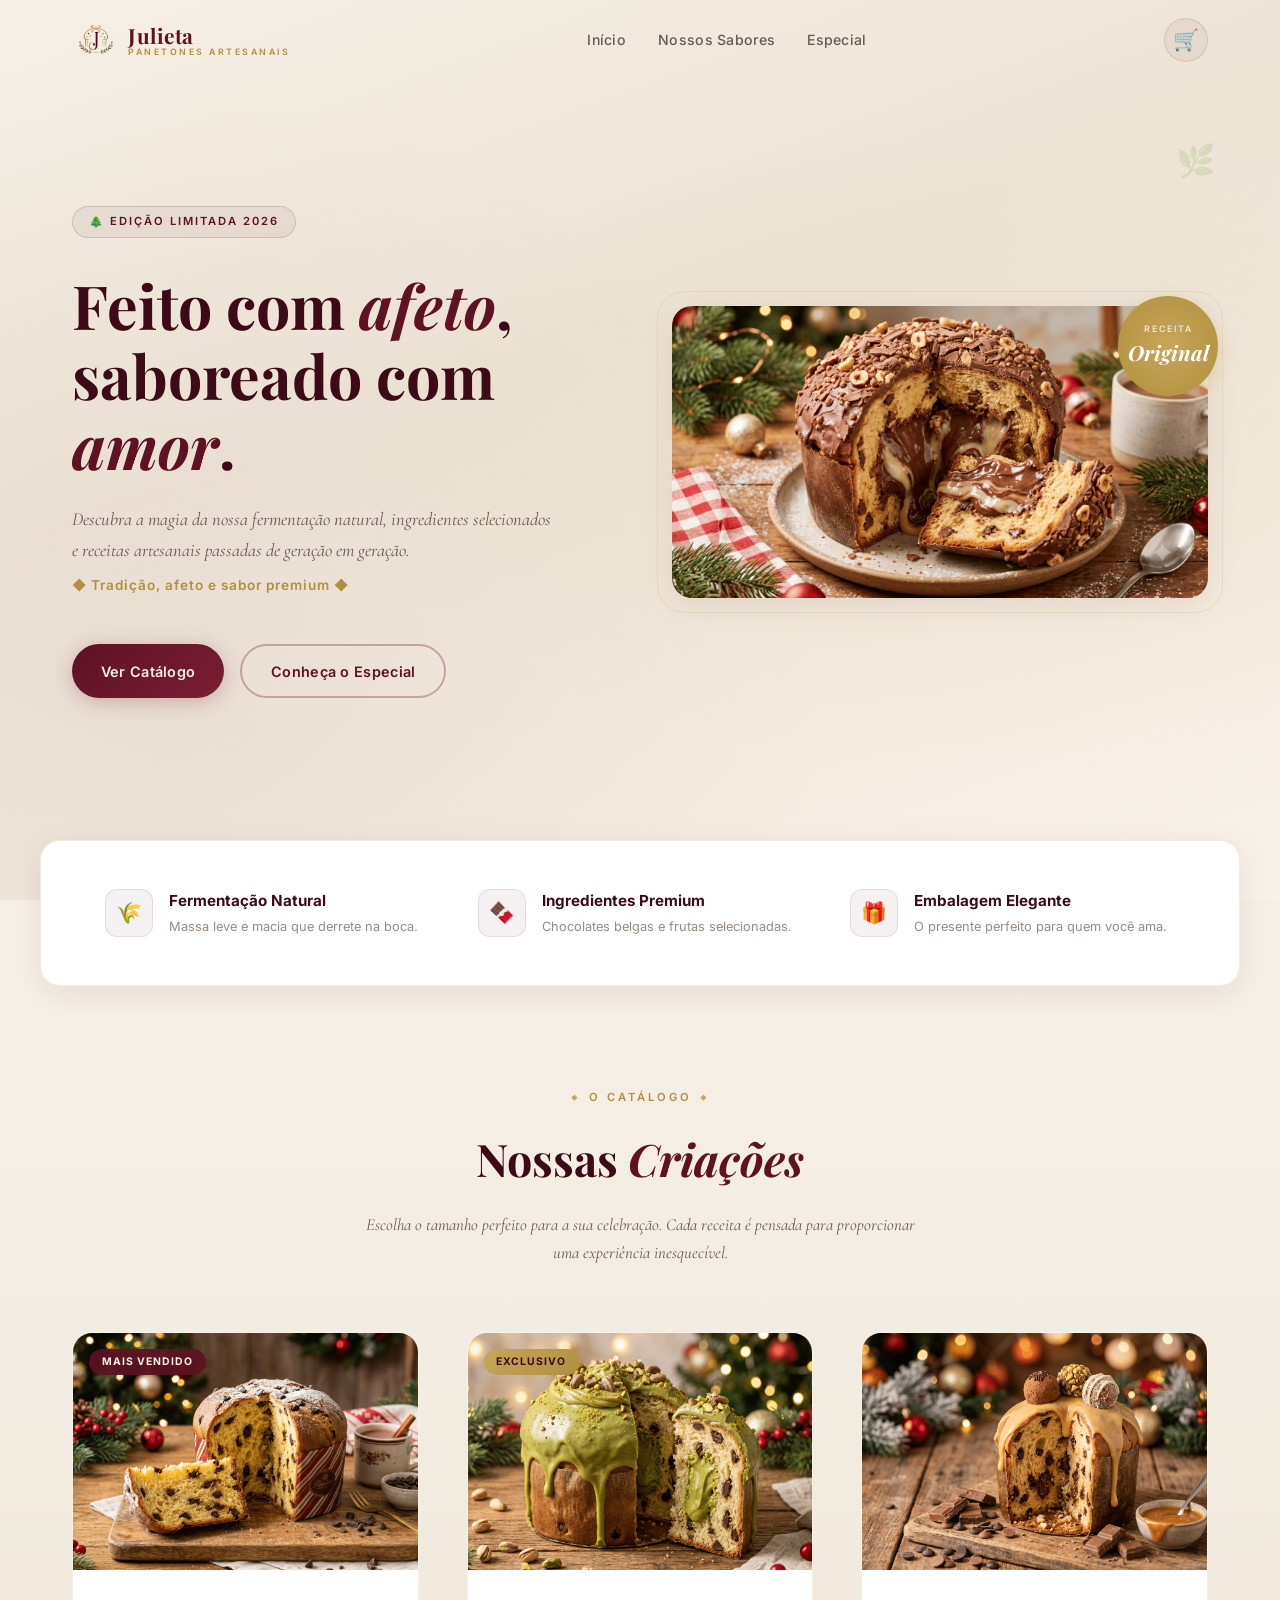
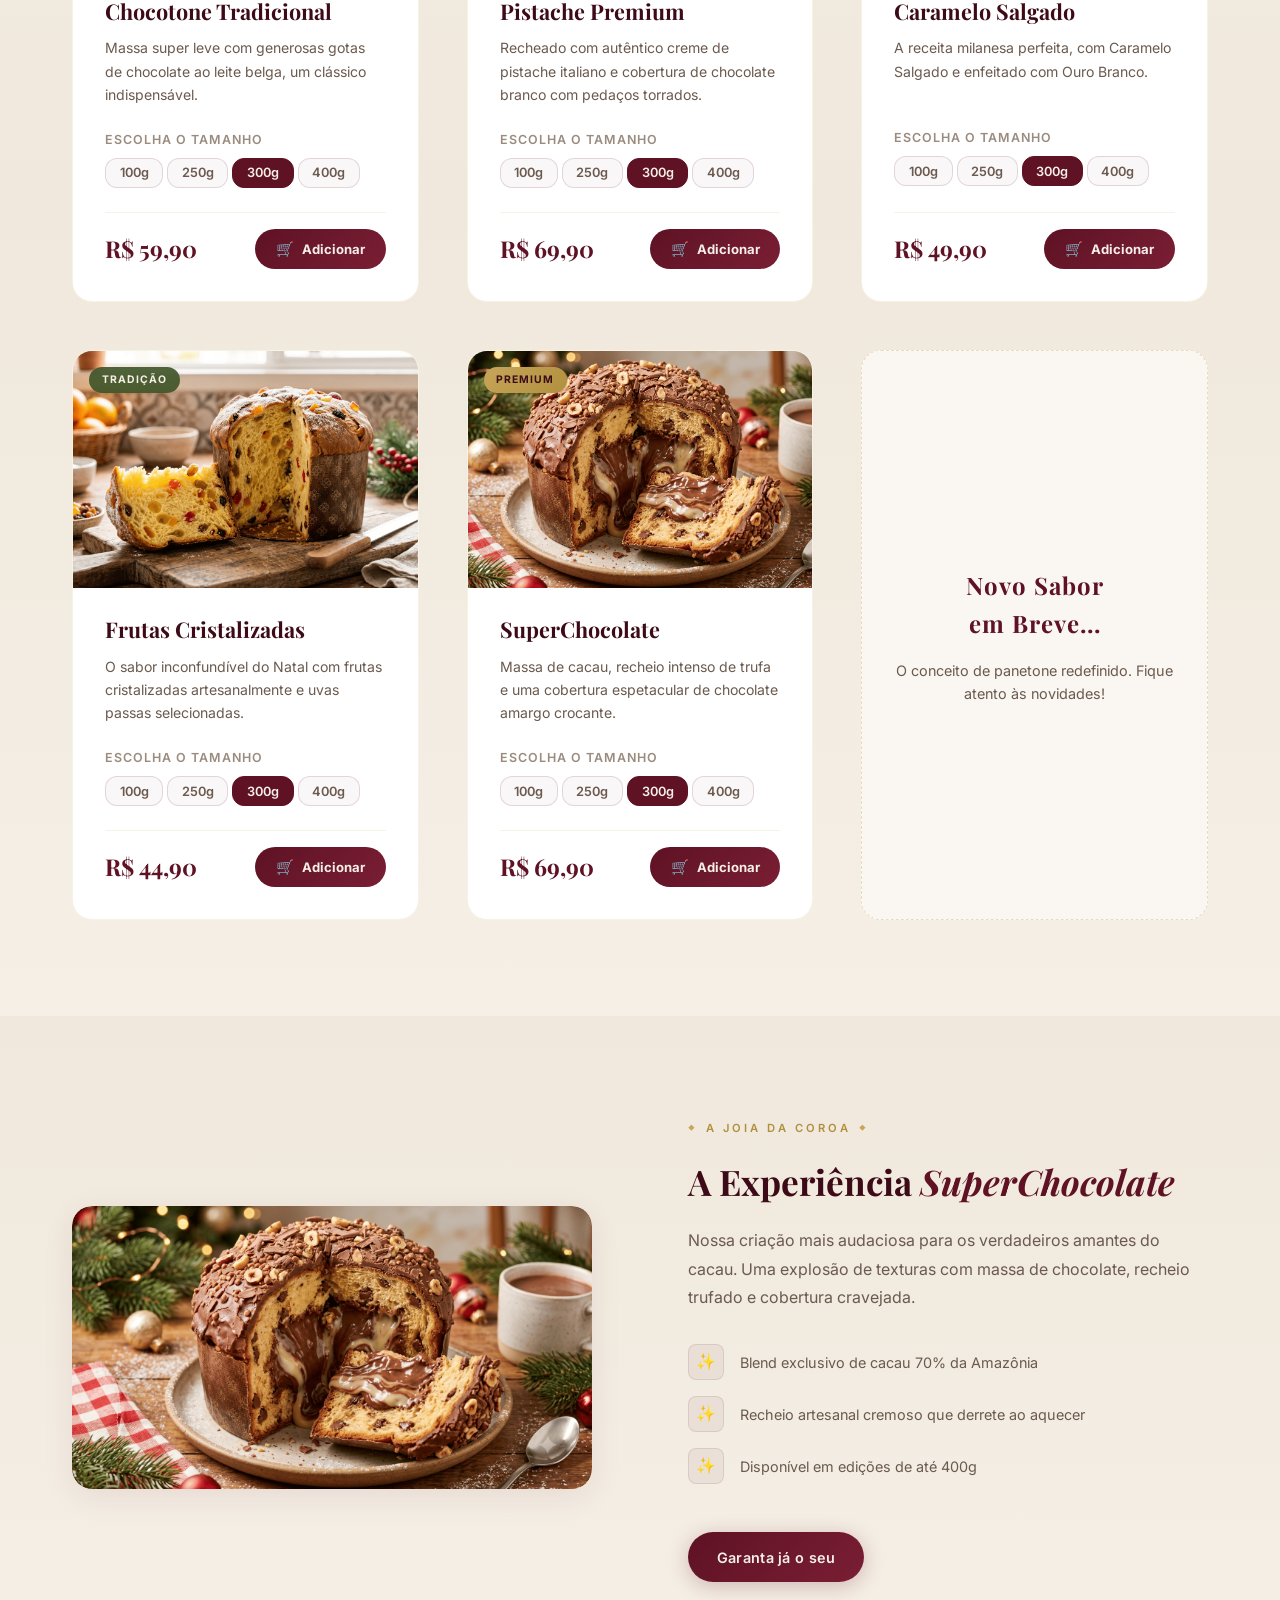
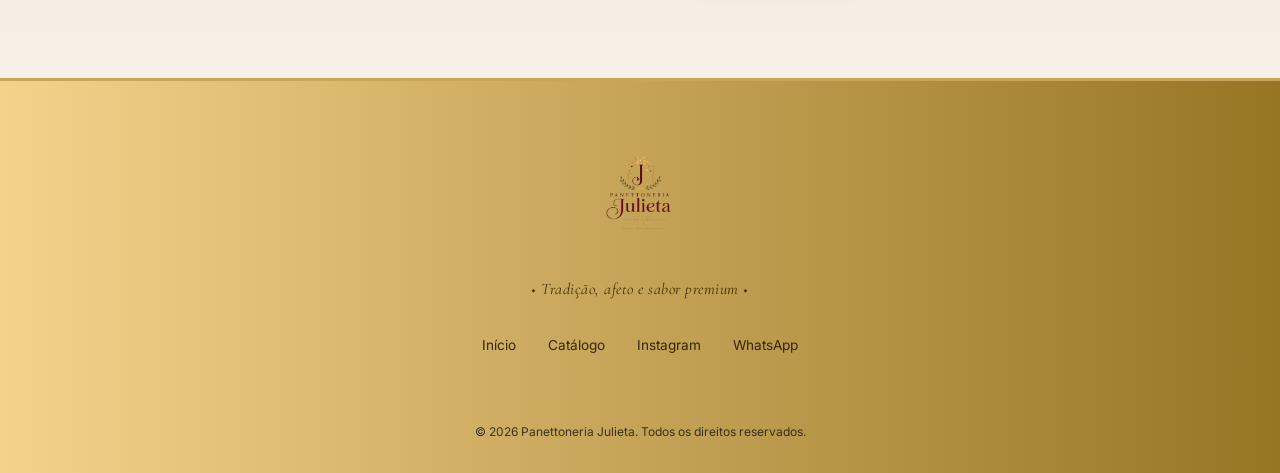
==== index.html @ d73e66ba "Add files via upload" ====
<!DOCTYPE html>
<html lang="pt-BR">

<head>
  <meta charset="UTF-8">
  <meta name="viewport" content="width=device-width, initial-scale=1.0">
  <meta name="description"
    content="Panettoneria Julieta — Panetones Artesanais com tradição, afeto e sabor premium. Encomende o seu!">
  <title>Panettoneria Julieta | Panetones Artesanais</title>
  <link rel="stylesheet" href="style.css">
  <link rel="icon" href="3.png" type="image/x-icon">
  <script>
    // Initialize cart from localStorage so badge shows correct count immediately
    const savedCart = localStorage.getItem('panettoneria_cart');
    let cart = savedCart ? JSON.parse(savedCart) : [];
  </script>
</head>

<body>

  <!-- Navbar -->
  <nav class="navbar" id="navbar">
    <div class="container">
      <a href="#" class="logo">
        <img src="3.png" alt="Panettoneria Julieta" class="logo-img">
        <div class="logo-text">
          <span class="logo-brand">Julieta</span>
          <span class="logo-sub">Panetones Artesanais</span>
        </div>
      </a>
      <div class="nav-links" id="nav-links">
        <a href="#inicio">Início</a>
        <a href="#sabores">Nossos Sabores</a>
        <a href="#destaque">Especial</a>
      </div>
      <div class="nav-actions">
        <a href="carrinho.html" class="cart-icon-btn" id="cart-toggle-btn" aria-label="Abrir Carrinho">
          🛒
          <span class="cart-badge" id="cart-badge" style="display: none;">0</span>
        </a>
        <button class="menu-toggle" id="menu-toggle" aria-label="Abrir Menu">
          <span></span>
          <span></span>
          <span></span>
        </button>
      </div>
    </div>
  </nav>

  <!-- Hero Section -->
  <header class="hero" id="inicio">
    <div class="container">
      <div class="hero-content">
        <div class="hero-badge">🎄 Edição Limitada 2026</div>
        <h1 class="hero-title">Feito com <strong>afeto</strong>, saboreado com <strong>amor</strong>.</h1>
        <p class="hero-subtitle">Descubra a magia da nossa fermentação natural, ingredientes selecionados e receitas
          artesanais passadas de geração em geração.</p>
        <p class="hero-tagline">◆ Tradição, afeto e sabor premium ◆</p>
        <div class="hero-actions">
          <a href="#sabores" class="btn-primary">Ver Catálogo</a>
          <a href="#destaque" class="btn-outline">Conheça o Especial</a>
        </div>
      </div>
      <div class="hero-image">
        <img src="img/SuperChocolate.png" alt="Panetone Artesanal Panettoneria Julieta">
        <div class="edition-badge">
          <span>Receita</span>
          <span>Original</span>
        </div>
      </div>
    </div>
  </header>

  <!-- Features Bar -->
  <section class="features-bar">
    <div class="container">
      <div class="feature-item">
        <div class="feature-icon">🌾</div>
        <div>
          <h3>Fermentação Natural</h3>
          <p>Massa leve e macia que derrete na boca.</p>
        </div>
      </div>
      <div class="feature-item">
        <div class="feature-icon">🍫</div>
        <div>
          <h3>Ingredientes Premium</h3>
          <p>Chocolates belgas e frutas selecionadas.</p>
        </div>
      </div>
      <div class="feature-item">
        <div class="feature-icon">🎁</div>
        <div>
          <h3>Embalagem Elegante</h3>
          <p>O presente perfeito para quem você ama.</p>
        </div>
      </div>
    </div>
  </section>

  <!-- Product Catalog -->
  <section class="section catalog" id="sabores">
    <div class="container">
      <div class="section-header animate-on-scroll">
        <span class="section-label">O Catálogo</span>
        <h2 class="section-title">Nossas <em>Criações</em></h2>
        <p class="section-subtitle">Escolha o tamanho perfeito para a sua celebração. Cada receita é pensada para
          proporcionar uma experiência inesquecível.</p>
      </div>

      <div class="catalog-grid" id="catalog-grid">
        <!-- Products will be generated by JS -->
      </div>
    </div>
  </section>

  <!-- Featured Product -->
  <section class="section featured" id="destaque">
    <div class="container">
      <div class="featured-content animate-on-scroll">
        <div class="featured-image" id="imgdest">
          <img src="img/SuperChocolate.png" alt="SuperChocolate Premium">
        </div>
        <div class="featured-text">
          <span class="section-label">A Joia da Coroa</span>
          <h3>A Experiência <em>SuperChocolate</em></h3>
          <p>Nossa criação mais audaciosa para os verdadeiros amantes do cacau. Uma explosão de texturas com massa de
            chocolate, recheio trufado e cobertura cravejada.</p>
          <div class="featured-highlights">
            <div class="highlight-item">
              <span class="icon">✨</span>
              <span>Blend exclusivo de cacau 70% da Amazônia</span>
            </div>
            <div class="highlight-item">
              <span class="icon">✨</span>
              <span>Recheio artesanal cremoso que derrete ao aquecer</span>
            </div>
            <div class="highlight-item">
              <span class="icon">✨</span>
              <span>Disponível em edições de até 400g</span>
            </div>
          </div>
          <a href="#sabores" class="btn-primary">Garanta já o seu</a>
        </div>
      </div>
    </div>
  </section>

  <!-- Footer -->
  <footer class="footer">
    <div class="container">
      <img src="logo1.png" alt="Panettoneria Julieta Logo" class="footer-logo-img">
      <p class="footer-tagline">◆ Tradição, afeto e sabor premium ◆</p>
      <div class="footer-links">
        <a href="#inicio">Início</a>
        <a href="#sabores">Catálogo</a>
        <a href="#">Instagram</a>
        <a href="#">WhatsApp</a>
      </div>
      <div class="footer-divider"></div>
      <div class="footer-bottom">
        &copy; 2026 Panettoneria Julieta. Todos os direitos reservados.
      </div>
    </div>
  </footer>

  <!-- Product Details Modal (Flyer) -->
  <div class="product-modal-overlay" id="product-modal-overlay">
    <div class="product-modal-content" id="product-modal-content" onclick="event.stopPropagation();">
      <button class="modal-close-btn" id="modal-close-btn" aria-label="Fechar Detalhes">×</button>
      
      <div class="modal-image-container">
        <img src="" alt="" id="modal-img">
      </div>
      
      <div class="modal-details">
        <div>
          <span class="modal-tag" id="modal-tag" style="display: none;"></span>
          <h3 class="modal-title" id="modal-title">Título</h3>
        </div>
        
        <div class="modal-section">
          <h4>A Nossa História</h4>
          <p id="modal-story">História do produto vai aqui.</p>
        </div>
        
        <div class="modal-section">
          <h4>Ingredientes Selecionados</h4>
          <ul class="modal-ingredients-list" id="modal-ingredients">
            <!-- Ingredientes listados via JS -->
          </ul>
        </div>
      </div>
    </div>
  </div>

  <!-- Toast Container -->
  <div class="toast-container" id="toast-container"></div>

  <script>
    // --- Product Data ---
    const productsData = [
      {
        id: 'p1',
        name: 'Chocotone Tradicional',
        image: 'img/Gotas.png',
        tag: 'Mais Vendido',
        tagClass: 'bestseller',
        description: 'Massa super leve com generosas gotas de chocolate ao leite belga, um clássico indispensável.',
        story: 'Nascido da vontade de recriar as memórias das antigas docerias europeias. Cada fornada leva mais de 48 horas de fermentação natural, garantindo aquela massa que desfia como algodão e derrete na boca com as generosas gotas de chocolate belga.',
        ingredients: ['Massa madre de fermentação longa', 'Gotas de chocolate belga 54%', 'Manteiga artesanal extra-fina', 'Gemas caipiras frescas', 'Extrato natural de baunilha de Madagascar'],
        prices: {
          '100g': 24.90, '250g': 49.90, '300g': 59.90, '400g': 74.90
        }
      },
      {
        id: 'p2',
        name: 'Pistache Premium',
        image: 'img/Pistache.png',
        tag: 'Exclusivo',
        tagClass: 'premium',
        description: 'Recheado com autêntico creme de pistache italiano e cobertura de chocolate branco com pedaços torrados.',
        story: 'O auge da sofisticação da Panettoneria Julieta. Uma homenagem à tradição da região da Sicília, na Itália, onde os melhores pistaches do mundo são colhidos. Criamos um recheio extremamente aveludado e equilibrado, que contrasta perfeitamente com a crocância da nossa cobertura exclusiva.',
        ingredients: ['Creme artesanal de Pistache di Bronte DOP', 'Cobertura de chocolate branco belga', 'Pistaches torrados da Sicília', 'Farinha de trigo tipo 00 italiana', 'Manteiga de fermentação lenta'],
        prices: {
          '100g': 29.90, '250g': 59.90, '300g': 69.90, '400g': 89.90
        }
      },
      {
        id: 'p3',
        name: 'Caramelo Salgado',
        image: 'img/Caramelo.png',
        tag: '',
        tagClass: '',
        description: 'A receita milanesa perfeita, com Caramelo Salgado e enfeitado com Ouro Branco.',
        story: 'A combinação ousada que conquistou corações. Uma verdadeira dança entre o doce e o salgado. Preparamos o nosso caramelo lentamente em tachos de cobre e finalizamos com delicadas escamas de sal marinho, proporcionando explosões de sabor a cada mordida.',
        ingredients: ['Caramelo artesanal em tacho de cobre', 'Flocos de Sal Marinho (Flor de Sal)', 'Chocolate Ouro Branco', 'Manteiga de cacau 100% pura', 'Essência de caramelo tostado'],
        prices: {
          '100g': 19.90, '250g': 39.90, '300g': 49.90, '400g': 64.90
        }
      },
      {
        id: 'p4',
        name: 'Frutas Cristalizadas',
        image: 'img/Frutas.png',
        tag: 'Tradição',
        tagClass: 'new',
        description: 'O sabor inconfundível do Natal com frutas cristalizadas artesanalmente e uvas passas selecionadas.',
        story: 'Um tributo às nossas raízes e à verdadeira essência do Natal. Não usamos frutas industriais; nós mesmos cristalizamos lentamente laranjas e cidras em nossa cozinha, preservando os óleos essenciais que perfumam toda a casa ao abrir a embalagem.',
        ingredients: ['Cascas de laranja e cidra cristalizadas na casa', 'Uvas passas turcas umedecidas em rum', 'Açúcar cristal orgânico', 'Gemas caipiras selecionadas', 'Raspas de limão siciliano fresco'],
        prices: {
          '100g': 18.90, '250g': 34.90, '300g': 44.90, '400g': 59.90
        }
      },
      {
        id: 'p5',
        name: 'SuperChocolate',
        image: 'img/SuperChocolate.png',
        tag: 'Premium',
        tagClass: 'premium',
        description: 'Massa de cacau, recheio intenso de trufa e uma cobertura espetacular de chocolate amargo crocante.',
        story: 'Nossa "Joia da Coroa". Desenvolvido para os verdadeiros aficionados por chocolate. Substituímos parte da farinha por cacau 100% alcalino na massa, recheamos com trufa intensa e banhamos com chocolate amargo, garantindo que seja uma experiência sensorial indescritível.',
        ingredients: ['Blend exclusivo de cacau 70% amazônico', 'Recheio trufado meio amargo', 'Massa de fermentação natural de cacau', 'Nibs de cacau crocantes', 'Manteiga de fermentação europeia'],
        prices: {
          '100g': 29.90, '250g': 59.90, '300g': 69.90, '400g': 84.90
        }
      }
    ];

    // --- Format Currency ---
    const formatCurrency = (val) => {
      return val.toLocaleString('pt-BR', { style: 'currency', currency: 'BRL' });
    };

    // --- Render Products ---
    const renderCatalog = () => {
      const grid = document.getElementById('catalog-grid');
      let html = '';

      productsData.forEach((product) => {
        const weights = Object.keys(product.prices);
        const defaultWeight = weights.includes('300g') ? '300g' : weights[0];
        const defaultPrice = product.prices[defaultWeight];

        let weightButtonsHtml = '';
        weights.forEach(w => {
          const activeClass = w === defaultWeight ? 'active' : '';
          weightButtonsHtml += `<button class="weight-btn ${activeClass}" data-weight="${w}" onclick="selectWeight('${product.id}', this, ${product.prices[w]})">${w}</button>`;
        });

        html += `
          <div class="product-card animate-on-scroll" id="card-${product.id}">
            <div class="product-image-wrapper" onclick="openProductFlyer('${product.id}')" style="cursor: pointer;" title="Clique para ver a história e os ingredientes">
              <img src="${product.image}" alt="${product.name}">
              ${product.tag ? `<span class="product-tag ${product.tagClass}">${product.tag}</span>` : ''}
            </div>
            <div class="product-info">
              <h3 class="product-name">${product.name}</h3>
              <p class="product-description">${product.description}</p>
              
              <div class="weight-selector-container">
                <span class="weight-selector-label">Escolha o Tamanho</span>
                <div class="weight-options">
                  ${weightButtonsHtml}
                </div>
              </div>

              <div class="product-footer">
                <div class="product-price">
                  <span id="price-display-${product.id}">${formatCurrency(defaultPrice)}</span>
                </div>
                <button class="btn-add" onclick="addToCart('${product.id}')">Adicionar</button>
              </div>
            </div>
          </div>
        `;
      });

      html += `
        <div class="product-card teaser-card animate-on-scroll">
          <div class="teaser-card-overlay">
            <h3>Novo Sabor<br>em Breve...</h3>
            <p>O conceito de panetone redefinido. Fique atento às novidades!</p>
          </div>
        </div>
      `;
      grid.innerHTML = html;
    };

    // --- Product Interactions ---
    window.selectWeight = (productId, btnElement, price) => {
      const container = btnElement.closest('.weight-options');
      container.querySelectorAll('.weight-btn').forEach(b => b.classList.remove('active'));
      btnElement.classList.add('active');

      const priceDisplay = document.getElementById(`price-display-${productId}`);
      priceDisplay.style.opacity = '0';
      setTimeout(() => {
        priceDisplay.textContent = formatCurrency(price);
        priceDisplay.style.opacity = '1';
      }, 150);
    };

    window.addToCart = (productId) => {
      const product = productsData.find(p => p.id === productId);
      const card = document.getElementById(`card-${productId}`);
      const activeWeightBtn = card.querySelector('.weight-btn.active');
      const selectedWeight = activeWeightBtn.dataset.weight;
      const price = product.prices[selectedWeight];

      const existingItemIndex = cart.findIndex(item => item.productId === productId && item.weight === selectedWeight);

      if (existingItemIndex > -1) {
        cart[existingItemIndex].quantity += 1;
      } else {
        cart.push({
          productId: product.id,
          name: product.name,
          image: product.image,
          weight: selectedWeight,
          price: price,
          quantity: 1
        });
      }

      // Save to localStorage
      localStorage.setItem('panettoneria_cart', JSON.stringify(cart));

      updateCartBadge();
      showToast(`${product.name} (${selectedWeight}) adicionado!`);

      const badge = document.getElementById('cart-badge');
      badge.classList.remove('pop');
      void badge.offsetWidth;
      badge.classList.add('pop');
    };

    // --- Product Modal Logic ---
    const productModalOverlay = document.getElementById('product-modal-overlay');
    const modalCloseBtn = document.getElementById('modal-close-btn');

    window.openProductFlyer = (productId) => {
      const product = productsData.find(p => p.id === productId);
      if (!product) return;

      document.getElementById('modal-img').src = product.image;
      document.getElementById('modal-img').alt = product.name;
      document.getElementById('modal-title').textContent = product.name;
      document.getElementById('modal-story').textContent = product.story;
      
      const tagEl = document.getElementById('modal-tag');
      if (product.tag) {
        tagEl.textContent = product.tag;
        tagEl.className = 'modal-tag ' + product.tagClass;
        tagEl.style.display = 'inline-block';
      } else {
        tagEl.style.display = 'none';
      }

      const ingredientsHtml = product.ingredients.map(ing => `<li>${ing}</li>`).join('');
      document.getElementById('modal-ingredients').innerHTML = ingredientsHtml;

      productModalOverlay.classList.add('open');
      document.body.style.overflow = 'hidden';
    };

    const closeProductFlyer = () => {
      productModalOverlay.classList.remove('open');
      document.body.style.overflow = '';
    };

    if (modalCloseBtn && productModalOverlay) {
      modalCloseBtn.addEventListener('click', closeProductFlyer);
      productModalOverlay.addEventListener('click', closeProductFlyer);
    }
    
    document.addEventListener('keydown', (e) => {
      if (e.key === 'Escape' && productModalOverlay && productModalOverlay.classList.contains('open')) {
        closeProductFlyer();
      }
    });

    // --- Cart Badge Update ---
    const updateCartBadge = () => {
      const badge = document.getElementById('cart-badge');
      const totalItems = cart.reduce((sum, item) => sum + item.quantity, 0);

      if (totalItems > 0) {
        badge.textContent = totalItems;
        badge.style.display = 'flex';
      } else {
        badge.style.display = 'none';
      }
    };

    // --- Toast Notification ---
    const showToast = (message) => {
      const container = document.getElementById('toast-container');
      const toast = document.createElement('div');
      toast.className = 'toast';
      toast.innerHTML = `<span class="toast-icon">✨</span> ${message}`;

      container.appendChild(toast);

      setTimeout(() => {
        if (container.contains(toast)) {
          container.removeChild(toast);
        }
      }, 3500);
    };

    // --- Mobile Menu ---
    const menuToggle = document.getElementById('menu-toggle');
    const navLinks = document.getElementById('nav-links');

    menuToggle.addEventListener('click', () => {
      navLinks.classList.toggle('active');
      menuToggle.classList.toggle('active');
    });

    navLinks.querySelectorAll('a').forEach(link => {
      link.addEventListener('click', () => {
        navLinks.classList.remove('active');
        menuToggle.classList.remove('active');
      });
    });

    // --- Scroll Animations & Navbar ---
    const handleScroll = () => {
      const navbar = document.getElementById('navbar');
      if (window.scrollY > 50) {
        navbar.classList.add('scrolled');
      } else {
        navbar.classList.remove('scrolled');
      }

      const animatedElements = document.querySelectorAll('.animate-on-scroll');
      animatedElements.forEach(el => {
        const rect = el.getBoundingClientRect();
        if (rect.top <= window.innerHeight * 0.85) {
          el.classList.add('visible');
        }
      });
    };

    window.addEventListener('scroll', handleScroll);

    // --- Init ---
    renderCatalog();
    updateCartBadge();
    setTimeout(handleScroll, 100);

  </script>
</body>

</html>
---- style.css ----
/* ========================================
   PANETTONERIA JULIETA — Design System
   Paleta: Bordô Profundo · Dourado Champagne · Creme Quente · Verde Oliva Escuro
   ======================================== */

/* ---------- Google Fonts ---------- */
@import url('https://fonts.googleapis.com/css2?family=Playfair+Display:ital,wght@0,400;0,500;0,600;0,700;0,800;1,400;1,500;1,600&family=Cormorant+Garamond:ital,wght@0,400;0,500;0,600;0,700;1,400;1,500;1,600&family=Inter:wght@300;400;500;600;700&display=swap');

/* ---------- Checkout Page Styles ---------- */
.checkout-page {
  background-color: var(--color-bg-section);
}

.checkout-grid {
  display: grid;
  grid-template-columns: 1fr 1fr;
  gap: var(--space-2xl);
  margin-top: var(--space-xl);
  margin-bottom: var(--space-4xl);
}

.checkout-card {
  background: var(--color-white);
  border: 1px solid rgba(200, 165, 90, 0.2);
  border-radius: var(--radius-lg);
  padding: var(--space-2xl);
  box-shadow: var(--shadow-card);
}

.checkout-card-title {
  font-family: var(--font-display);
  font-size: 1.5rem;
  color: var(--color-bordo-dark);
  margin-bottom: var(--space-sm);
  border-bottom: 2px solid rgba(200, 165, 90, 0.15);
  padding-bottom: var(--space-sm);
}

/* Formulário */
.form-group {
  margin-bottom: var(--space-lg);
}

.form-group label {
  display: block;
  font-size: 0.85rem;
  font-weight: 600;
  color: var(--color-text-secondary);
  margin-bottom: 6px;
}

.form-group .required {
  color: var(--color-bordo);
}

.form-group input {
  width: 100%;
  padding: 12px 16px;
  border: 1px solid rgba(200, 165, 90, 0.3);
  border-radius: var(--radius-md);
  font-family: var(--font-body);
  font-size: 0.95rem;
  color: var(--color-text-primary);
  background: rgba(245, 239, 230, 0.3);
  transition: var(--transition-fast);
}

.form-group input:focus {
  outline: none;
  border-color: var(--color-bordo);
  box-shadow: 0 0 0 3px rgba(94, 18, 36, 0.1);
}

@media (max-width: 900px) {
  .checkout-grid {
    grid-template-columns: 1fr;
  }
}

/* ---------- CSS Custom Properties ---------- */
:root {
  /* Brand Palette */
  --color-bordo: #5e1224;
  --color-bordo-dark: #3d0b17;
  --color-bordo-dark-footer: linear-gradient(90deg, #f3d28c, #967523);
  --color-bordo-light: #7a1e34;
  --color-gold: #c8a55a;
  --color-gold-light: #443000;
  --color-cream-dark-footer: #382700;
  --color-gold-bright: #e0c88a;
  --color-gold-dark: #b0903e;
  --color-cream: #f5efe6;
  --color-cream-warm: #ede4d6;
  --color-cream-dark: #000000;
  --color-olive: #3d5428;
  --color-olive-light: #4a6630;
  --color-olive-muted: rgba(61, 84, 40, 0.7);

  /* Semantic Colors */
  --color-bg-main: var(--color-cream);
  --color-bg-section: #f0e8dc;
  --color-bg-card: #ffffff;
  --color-bg-dark: var(--color-bordo-dark);
  --color-text-primary: #2c1a10;
  --color-text-secondary: #6b5a4e;
  --color-text-muted: #9a8b7e;
  --color-text-on-dark: var(--color-cream);
  --color-white: #ffffff;
  --color-overlay: rgba(62, 18, 36, 0.88);

  /* Typography */
  --font-display: 'Playfair Display', 'Cormorant Garamond', Georgia, serif;
  --font-serif: 'Cormorant Garamond', 'Playfair Display', Georgia, serif;
  --font-body: 'Inter', system-ui, sans-serif;

  /* Spacing */
  --space-xs: 0.25rem;
  --space-sm: 0.5rem;
  --space-md: 1rem;
  --space-lg: 1.5rem;
  --space-xl: 2rem;
  --space-2xl: 3rem;
  --space-3xl: 4rem;
  --space-4xl: 6rem;

  /* Borders & Radius */
  --radius-sm: 8px;
  --radius-md: 12px;
  --radius-lg: 20px;
  --radius-xl: 28px;
  --radius-full: 9999px;

  /* Shadows */
  --shadow-soft: 0 4px 20px rgba(94, 18, 36, 0.06);
  --shadow-card: 0 8px 32px rgba(94, 18, 36, 0.08);
  --shadow-card-hover: 0 16px 48px rgba(94, 18, 36, 0.12);
  --shadow-glow-gold: 0 0 40px rgba(200, 165, 90, 0.15);

  /* Transitions */
  --transition-fast: 0.2s cubic-bezier(0.4, 0, 0.2, 1);
  --transition-base: 0.35s cubic-bezier(0.4, 0, 0.2, 1);
  --transition-slow: 0.6s cubic-bezier(0.4, 0, 0.2, 1);
}

/* ---------- Reset & Base ---------- */
*,
*::before,
*::after {
  margin: 0;
  padding: 0;
  box-sizing: border-box;
}

html {
  scroll-behavior: smooth;
  font-size: 16px;
}

body {
  font-family: var(--font-body);
  background-color: var(--color-bg-main);
  color: var(--color-text-primary);
  line-height: 1.6;
  overflow-x: hidden;
  -webkit-font-smoothing: antialiased;
  -moz-osx-font-smoothing: grayscale;
}

body.cart-open {
  overflow: hidden;
}

img {
  max-width: 100%;
  display: block;
}

a {
  text-decoration: none;
  color: inherit;
}

button,
select {
  font-family: inherit;
  font-size: inherit;
  color: inherit;
  background: none;
  border: none;
  cursor: pointer;
}

/* ---------- Utility ---------- */
.container {
  width: 100%;
  max-width: 1200px;
  margin: 0 auto;
  padding: 0 var(--space-xl);
}

/* ---------- Animations ---------- */
@keyframes fadeInUp {
  from {
    opacity: 0;
    transform: translateY(40px);
  }

  to {
    opacity: 1;
    transform: translateY(0);
  }
}

@keyframes fadeIn {
  from {
    opacity: 0;
  }

  to {
    opacity: 1;
  }
}

@keyframes float {

  0%,
  100% {
    transform: translateY(0);
  }

  50% {
    transform: translateY(-8px);
  }
}

@keyframes popIn {
  0% {
    transform: scale(0.9);
    opacity: 0;
  }

  50% {
    transform: scale(1.05);
    opacity: 1;
  }

  100% {
    transform: scale(1);
    opacity: 1;
  }
}

@keyframes leafSway {

  0%,
  100% {
    transform: rotate(-2deg);
  }

  50% {
    transform: rotate(2deg);
  }
}

.animate-on-scroll {
  opacity: 0;
  transform: translateY(40px);
  transition: opacity 0.8s ease, transform 0.8s ease;
}

.animate-on-scroll.visible {
  opacity: 1;
  transform: translateY(0);
}

/* ---------- Navbar ---------- */
.navbar {
  position: fixed;
  top: 0;
  left: 0;
  width: 100%;
  z-index: 1000;
  padding: var(--space-md) 0;
  transition: var(--transition-base);
  background: transparent;
}

.navbar.scrolled {
  background: rgba(245, 239, 230, 0.95);
  backdrop-filter: blur(16px);
  -webkit-backdrop-filter: blur(16px);
  box-shadow: 0 2px 20px rgba(94, 18, 36, 0.08);
  padding: var(--space-sm) 0;
}

.navbar .container {
  display: flex;
  align-items: center;
  justify-content: space-between;
}

.logo {
  display: flex;
  align-items: center;
  gap: var(--space-sm);
}

.logo-img {
  height: 48px;
  width: auto;
  transition: var(--transition-fast);
}

.navbar.scrolled .logo-img {
  height: 40px;
}

.logo-text {
  display: flex;
  flex-direction: column;
  line-height: 1.1;
}

.logo-brand {
  font-family: var(--font-display);
  font-size: 1.3rem;
  font-weight: 700;
  color: var(--color-bordo);
  letter-spacing: 0.5px;
}

.logo-sub {
  font-family: var(--font-body);
  font-size: 0.55rem;
  font-weight: 600;
  letter-spacing: 2.5px;
  text-transform: uppercase;
  color: var(--color-gold-dark);
}

.nav-links {
  display: flex;
  align-items: center;
  gap: var(--space-xl);
}

.nav-links a {
  font-size: 0.88rem;
  font-weight: 500;
  color: var(--color-text-secondary);
  transition: var(--transition-fast);
  position: relative;
  letter-spacing: 0.3px;
}

.nav-links a::after {
  content: '';
  position: absolute;
  bottom: -4px;
  left: 0;
  width: 0;
  height: 2px;
  background: var(--color-bordo);
  transition: var(--transition-base);
  border-radius: 2px;
}

.nav-links a:hover {
  color: var(--color-bordo);
}

.nav-links a:hover::after {
  width: 100%;
}

/* Nav Actions */
.nav-actions {
  display: flex;
  align-items: center;
  gap: var(--space-md);
}

.cart-icon-btn {
  position: relative;
  font-size: 1.3rem;
  color: var(--color-bordo);
  padding: 0.5rem;
  transition: var(--transition-fast);
  display: flex;
  align-items: center;
  justify-content: center;
  background: rgba(94, 18, 36, 0.06);
  border: 1px solid rgba(94, 18, 36, 0.12);
  border-radius: 50%;
  width: 44px;
  height: 44px;
}

.cart-icon-btn:hover {
  background: rgba(94, 18, 36, 0.12);
  transform: translateY(-2px);
  box-shadow: 0 4px 12px rgba(94, 18, 36, 0.1);
}

.cart-badge {
  position: absolute;
  top: -4px;
  right: -4px;
  background: var(--color-bordo);
  color: var(--color-white);
  font-size: 0.75rem;
  font-weight: 700;
  width: 20px;
  height: 20px;
  border-radius: 50%;
  display: flex;
  align-items: center;
  justify-content: center;
  box-shadow: 0 2px 8px rgba(0, 0, 0, 0.2);
  transition: transform 0.3s cubic-bezier(0.175, 0.885, 0.32, 1.275);
}

.cart-badge.pop {
  animation: popIn 0.3s cubic-bezier(0.175, 0.885, 0.32, 1.275);
}

/* Mobile Menu Toggle */
.menu-toggle {
  display: none;
  flex-direction: column;
  gap: 5px;
  background: none;
  border: none;
  cursor: pointer;
  padding: 5px;
}

.menu-toggle span {
  width: 24px;
  height: 2px;
  background: var(--color-bordo);
  border-radius: 2px;
  transition: var(--transition-fast);
}

/* ---------- Hero Section ---------- */
.hero {
  position: relative;
  min-height: 100vh;
  display: flex;
  align-items: center;
  overflow: visible;
  padding-bottom: var(--space-4xl);
  background: linear-gradient(160deg, var(--color-cream) 0%, var(--color-cream-warm) 40%, #f8f1e8 100%);
}

.hero::before {
  content: '';
  position: absolute;
  inset: 0;
  background:
    radial-gradient(ellipse 70% 50% at 75% 50%, rgba(200, 165, 90, 0.08) 0%, transparent 70%),
    radial-gradient(circle at 15% 80%, rgba(94, 18, 36, 0.04) 0%, transparent 50%);
  pointer-events: none;
}

/* Decorative leaf pattern */
.hero::after {
  content: '🌿';
  position: absolute;
  top: 15%;
  right: 5%;
  font-size: 2rem;
  opacity: 0.15;
  animation: leafSway 6s ease-in-out infinite;
  pointer-events: none;
}

.hero .container {
  display: grid;
  grid-template-columns: 1fr 1fr;
  align-items: center;
  gap: var(--space-3xl);
  padding-top: 100px;
  position: relative;
  z-index: 2;
}

.hero-content {
  animation: fadeInUp 1s ease-out;
}

.hero-badge {
  display: inline-flex;
  align-items: center;
  gap: var(--space-sm);
  background: rgba(94, 18, 36, 0.06);
  border: 1px solid rgba(94, 18, 36, 0.15);
  padding: 0.4rem 1rem;
  border-radius: var(--radius-full);
  font-size: 0.7rem;
  font-weight: 600;
  letter-spacing: 2px;
  text-transform: uppercase;
  color: var(--color-bordo);
  margin-bottom: var(--space-xl);
}

.hero-title {
  font-family: var(--font-display);
  font-size: clamp(2.5rem, 5vw, 3.8rem);
  font-weight: 700;
  line-height: 1.15;
  color: var(--color-bordo-dark);
  margin-bottom: var(--space-lg);
}

.hero-title strong {
  color: var(--color-bordo);
  font-style: italic;
}

.hero-subtitle {
  font-family: var(--font-serif);
  font-size: 1.15rem;
  color: var(--color-text-secondary);
  line-height: 1.7;
  margin-bottom: var(--space-sm);
  max-width: 480px;
  font-style: italic;
}

.hero-tagline {
  font-size: 0.85rem;
  color: var(--color-gold-dark);
  font-weight: 600;
  letter-spacing: 1px;
  margin-bottom: var(--space-2xl);
}

.hero-actions {
  display: flex;
  gap: var(--space-md);
  flex-wrap: wrap;
}

.btn-primary {
  display: inline-flex;
  align-items: center;
  gap: var(--space-sm);
  background: linear-gradient(135deg, var(--color-bordo), var(--color-bordo-light));
  color: var(--color-cream);
  padding: 0.85rem 1.8rem;
  border-radius: var(--radius-full);
  font-size: 0.9rem;
  font-weight: 600;
  border: none;
  cursor: pointer;
  transition: var(--transition-base);
  letter-spacing: 0.3px;
  box-shadow: 0 4px 20px rgba(94, 18, 36, 0.25);
}

.btn-primary:hover {
  transform: translateY(-2px);
  box-shadow: 0 8px 30px rgba(94, 18, 36, 0.35);
  background: linear-gradient(135deg, var(--color-bordo-light), var(--color-bordo));
}

.btn-outline {
  display: inline-flex;
  align-items: center;
  gap: var(--space-sm);
  background: transparent;
  color: var(--color-bordo);
  padding: 0.85rem 1.8rem;
  border-radius: var(--radius-full);
  font-size: 0.9rem;
  font-weight: 600;
  border: 2px solid rgba(94, 18, 36, 0.3);
  cursor: pointer;
  transition: var(--transition-base);
  letter-spacing: 0.3px;
}

.btn-outline:hover {
  background: rgba(94, 18, 36, 0.05);
  border-color: var(--color-bordo);
  transform: translateY(-2px);
}

.hero-image {
  position: relative;
  display: flex;
  justify-content: center;
  align-items: center;
  animation: fadeIn 1.2s ease-out 0.3s both;
}

.hero-image img {
  width: 100%;
  max-width: 540px;
  border-radius: var(--radius-lg);
  box-shadow: var(--shadow-card);
  object-fit: cover;
}

.hero-image::after {
  content: '';
  position: absolute;
  inset: -15px;
  border: 1px solid rgba(200, 165, 90, 0.2);
  border-radius: var(--radius-xl);
  pointer-events: none;
}

.edition-badge {
  position: absolute;
  top: -10px;
  right: -10px;
  width: 100px;
  height: 100px;
  background: radial-gradient(circle, var(--color-gold), var(--color-gold-dark));
  border-radius: 50%;
  display: flex;
  flex-direction: column;
  align-items: center;
  justify-content: center;
  box-shadow: 0 4px 20px rgba(200, 165, 90, 0.35);
  animation: float 4s ease-in-out infinite;
  z-index: 3;
}

.edition-badge span:first-child {
  font-size: 0.55rem;
  text-transform: uppercase;
  letter-spacing: 2px;
  color: rgba(255, 255, 255, 0.85);
  font-weight: 500;
}

.edition-badge span:last-child {
  font-family: var(--font-display);
  font-size: 1.3rem;
  font-weight: 700;
  font-style: italic;
  color: var(--color-white);
}

/* ---------- Features Bar ---------- */
.features-bar {
  position: relative;
  z-index: 10;
  margin-top: -60px;
}

.features-bar .container {
  background: var(--color-white);
  border: 1px solid rgba(200, 165, 90, 0.2);
  border-radius: var(--radius-lg);
  padding: var(--space-2xl) var(--space-3xl);
  display: grid;
  grid-template-columns: repeat(3, 1fr);
  gap: var(--space-2xl);
  box-shadow: var(--shadow-card);
}

.feature-item {
  display: flex;
  align-items: flex-start;
  gap: var(--space-md);
}

.feature-icon {
  flex-shrink: 0;
  width: 48px;
  height: 48px;
  background: rgba(94, 18, 36, 0.06);
  border: 1px solid rgba(94, 18, 36, 0.1);
  border-radius: var(--radius-md);
  display: flex;
  align-items: center;
  justify-content: center;
  font-size: 1.3rem;
}

.feature-item h3 {
  font-size: 0.95rem;
  font-weight: 700;
  color: var(--color-bordo-dark);
  margin-bottom: 4px;
}

.feature-item p {
  font-size: 0.8rem;
  color: var(--color-text-muted);
  line-height: 1.5;
}

/* ---------- Section Common ---------- */
.section {
  padding: var(--space-4xl) 0;
}

.section-header {
  text-align: center;
  margin-bottom: var(--space-3xl);
}

.section-label {
  display: inline-flex;
  align-items: center;
  gap: var(--space-sm);
  font-size: 0.7rem;
  font-weight: 600;
  letter-spacing: 3px;
  text-transform: uppercase;
  color: var(--color-gold-dark);
  margin-bottom: var(--space-md);
}

.section-label::before,
.section-label::after {
  content: '◆';
  font-size: 0.4rem;
  color: var(--color-gold);
}

.section-title {
  font-family: var(--font-display);
  font-size: clamp(1.8rem, 4vw, 2.8rem);
  font-weight: 700;
  color: var(--color-bordo-dark);
  margin-bottom: var(--space-md);
}

.section-title em {
  color: var(--color-bordo);
  font-style: italic;
}

.section-subtitle {
  font-family: var(--font-serif);
  font-size: 1.05rem;
  color: var(--color-text-secondary);
  max-width: 560px;
  margin: 0 auto;
  line-height: 1.7;
  font-style: italic;
}

/* ---------- Product Catalog ---------- */
.catalog {
  background: linear-gradient(180deg, var(--color-cream) 0%, var(--color-bg-section) 50%, var(--color-cream) 100%);
}

.catalog-grid {
  display: grid;
  grid-template-columns: repeat(auto-fit, minmax(340px, 1fr));
  gap: var(--space-2xl);
}

/* Product Card */
.product-card {
  background: var(--color-white);
  border: 1px solid rgba(200, 165, 90, 0.15);
  border-radius: var(--radius-lg);
  overflow: hidden;
  transition: var(--transition-base);
  position: relative;
  display: flex;
  flex-direction: column;
}

.product-card:hover {
  transform: translateY(-8px);
  border-color: rgba(200, 165, 90, 0.35);
  box-shadow: var(--shadow-card-hover);
}

.product-card::before {
  content: '';
  position: absolute;
  top: 0;
  left: 0;
  right: 0;
  height: 3px;
  background: linear-gradient(90deg, transparent, var(--color-bordo), transparent);
  opacity: 0;
  transition: var(--transition-base);
}

.product-card:hover::before {
  opacity: 1;
}

.product-image-wrapper {
  position: relative;
  overflow: hidden;
  aspect-ratio: 16 / 11;
  background: var(--color-cream-warm);
}

.product-image-wrapper img {
  width: 100%;
  height: 100%;
  object-fit: cover;
  transition: transform 0.6s cubic-bezier(0.4, 0, 0.2, 1);
}

.product-card:hover .product-image-wrapper img {
  transform: scale(1.06);
}

.product-tag {
  position: absolute;
  top: var(--space-md);
  left: var(--space-md);
  background: rgba(94, 18, 36, 0.9);
  color: var(--color-cream);
  padding: 0.3rem 0.8rem;
  border-radius: var(--radius-full);
  font-size: 0.65rem;
  font-weight: 700;
  letter-spacing: 1px;
  text-transform: uppercase;
  backdrop-filter: blur(4px);
}

.product-tag.bestseller {
  background: rgba(94, 18, 36, 0.9);
  color: var(--color-cream);
}

.product-tag.new {
  background: rgba(61, 84, 40, 0.9);
  color: var(--color-cream);
}

.product-tag.premium {
  background: linear-gradient(135deg, var(--color-gold), var(--color-gold-dark));
  color: var(--color-bordo-dark);
}

.product-info {
  padding: var(--space-lg) var(--space-xl) var(--space-xl);
  display: flex;
  flex-direction: column;
  flex-grow: 1;
}

.product-name {
  font-family: var(--font-display);
  font-size: 1.35rem;
  font-weight: 700;
  color: var(--color-bordo-dark);
  margin-bottom: var(--space-sm);
}

.product-description {
  font-size: 0.88rem;
  color: var(--color-text-secondary);
  line-height: 1.65;
  margin-bottom: var(--space-lg);
  min-height: 68px;
}

/* Weight Selector */
.weight-selector-container {
  margin-bottom: var(--space-lg);
}

.weight-selector-label {
  font-size: 0.78rem;
  font-weight: 600;
  color: var(--color-text-muted);
  text-transform: uppercase;
  letter-spacing: 1px;
  display: block;
  margin-bottom: 8px;
}

.weight-options {
  display: flex;
  gap: var(--space-xs);
  flex-wrap: wrap;
}

.weight-btn {
  background: rgba(94, 18, 36, 0.03);
  border: 1px solid rgba(94, 18, 36, 0.15);
  color: var(--color-text-secondary);
  padding: 0.4rem 0.85rem;
  border-radius: var(--radius-md);
  font-size: 0.8rem;
  font-weight: 600;
  transition: var(--transition-fast);
}

.weight-btn:hover {
  border-color: var(--color-bordo);
  color: var(--color-bordo);
  background: rgba(94, 18, 36, 0.05);
}

.weight-btn.active {
  background: var(--color-bordo);
  border-color: var(--color-bordo);
  color: var(--color-cream);
}

.product-footer {
  display: flex;
  align-items: center;
  justify-content: space-between;
  margin-top: auto;
  padding-top: var(--space-md);
  border-top: 1px solid rgba(200, 165, 90, 0.15);
}

.product-price {
  font-family: var(--font-display);
  font-size: 1.45rem;
  font-weight: 700;
  color: var(--color-bordo);
  line-height: 1.1;
  transition: opacity 0.2s ease;
}

.product-price small {
  font-size: 0.7rem;
  color: var(--color-text-muted);
  font-family: var(--font-body);
  font-weight: 400;
  display: block;
  margin-top: 4px;
}

.btn-add {
  display: inline-flex;
  align-items: center;
  gap: var(--space-sm);
  background: linear-gradient(135deg, var(--color-bordo), var(--color-bordo-light));
  color: var(--color-cream);
  padding: 0.7rem 1.3rem;
  border-radius: var(--radius-full);
  font-size: 0.82rem;
  font-weight: 700;
  border: none;
  cursor: pointer;
  transition: var(--transition-base);
}

.btn-add:hover {
  box-shadow: 0 4px 20px rgba(94, 18, 36, 0.3);
  transform: translateY(-2px);
}

.btn-add::before {
  content: '🛒';
  font-size: 0.9rem;
}

/* ---------- Teaser Product Card ---------- */
.teaser-card {
  display: flex;
  align-items: center;
  justify-content: center;
  text-align: center;
  min-height: 380px;
  border: 1px dashed rgba(200, 165, 90, 0.4);
}

.teaser-card::before {
  content: '';
  position: absolute;
  inset: 0;
  background-image: url('img/05.png');
  background-size: cover;
  background-position: center;
  opacity: 0.12;
  z-index: 1;
  transition: transform 0.6s ease;
}

.teaser-card:hover::before {
  transform: scale(1.06);
  opacity: 0.18;
}

.teaser-card::after {
  content: '';
  position: absolute;
  inset: 0;
  background: rgba(245, 239, 230, 0.5);
  backdrop-filter: blur(10px);
  -webkit-backdrop-filter: blur(10px);
  z-index: 2;
}

.teaser-card-overlay {
  position: relative;
  z-index: 3;
  padding: var(--space-xl);
}

.teaser-card-overlay h3 {
  font-family: var(--font-display);
  font-size: 1.5rem;
  font-weight: 700;
  color: var(--color-bordo);
  margin-bottom: var(--space-md);
  letter-spacing: 1px;
}

.teaser-card-overlay p {
  font-size: 0.9rem;
  color: var(--color-text-secondary);
  line-height: 1.6;
}

.cart-body {
  overflow-y: auto;
  padding: var(--space-lg) var(--space-xl);
  display: flex;
  flex-direction: column;
  gap: var(--space-lg);
}

#imgdest:hover {
  transform: scale(1.3);
  transition: opacity 0.8s ease, transform 0.8s ease;
}

.cart-empty-message {
  text-align: center;
  color: var(--color-text-muted);
  margin: auto 0;
  display: flex;
  flex-direction: column;
  align-items: center;
  gap: var(--space-md);
}

.cart-empty-icon {
  font-size: 3rem;
  opacity: 0.5;
}

.cart-item {
  display: flex;
  gap: var(--space-md);
  padding-bottom: var(--space-lg);
  border-bottom: 1px solid rgba(200, 165, 90, 0.15);
  align-items: center;
  animation: fadeIn 0.3s ease;
}

.cart-item-img {
  width: 70px;
  height: 70px;
  border-radius: var(--radius-sm);
  object-fit: cover;
  border: 1px solid rgba(200, 165, 90, 0.2);
  flex-shrink: 0;
}

.cart-item-details {
  flex-grow: 1;
}

.cart-item-name {
  font-family: var(--font-display);
  font-size: 1.05rem;
  font-weight: 700;
  color: var(--color-bordo-dark);
  margin-bottom: 2px;
}

.cart-item-weight {
  font-size: 0.75rem;
  color: var(--color-bordo);
  font-weight: 600;
  background: rgba(94, 18, 36, 0.06);
  padding: 2px 6px;
  border-radius: 4px;
  display: inline-block;
  margin-bottom: var(--space-xs);
}

.cart-item-controls {
  display: flex;
  align-items: center;
  gap: var(--space-md);
  margin-top: 4px;
}

.qty-selector {
  display: flex;
  align-items: center;
  background: rgba(94, 18, 36, 0.03);
  border: 1px solid rgba(94, 18, 36, 0.1);
  border-radius: var(--radius-sm);
  overflow: hidden;
}

.qty-btn {
  width: 28px;
  height: 28px;
  display: flex;
  align-items: center;
  justify-content: center;
  font-size: 1rem;
  font-weight: 600;
  transition: var(--transition-fast);
  color: var(--color-bordo);
}

.qty-btn:hover {
  background: rgba(94, 18, 36, 0.1);
}

.qty-value {
  width: 28px;
  text-align: center;
  font-size: 0.85rem;
  font-weight: 600;
  color: var(--color-text-primary);
}

.cart-item-price {
  font-family: var(--font-display);
  font-size: 1.15rem;
  font-weight: 700;
  color: var(--color-bordo);
  margin-left: auto;
  text-align: right;
}

.cart-item-remove-btn {
  font-size: 1.1rem;
  color: var(--color-text-muted);
  padding: 0.25rem;
  transition: var(--transition-fast);
  display: flex;
  align-items: center;
  justify-content: center;
}

.cart-item-remove-btn:hover {
  color: #c0392b;
  transform: scale(1.1);
}

/* Cart Footer */
.cart-footer {
  padding: var(--space-lg) var(--space-xl);
  border-top: 1px solid rgba(200, 165, 90, 0.2);
  background: var(--color-white);
}

.cart-summary-row {
  display: flex;
  justify-content: space-between;
  align-items: center;
  margin-bottom: var(--space-lg);
}

.cart-total-label {
  font-size: 0.95rem;
  font-weight: 600;
  color: var(--color-text-secondary);
  text-transform: uppercase;
  letter-spacing: 1px;
}

.cart-total-value {
  font-family: var(--font-display);
  font-size: 1.8rem;
  font-weight: 700;
  color: var(--color-bordo);
}

.btn-checkout {
  display: flex;
  align-items: center;
  justify-content: center;
  gap: var(--space-sm);
  width: 100%;
  background: linear-gradient(135deg, #25d366, #128c7e);
  color: var(--color-white);
  padding: 1.1rem var(--space-lg);
  border-radius: var(--radius-full);
  font-size: 1rem;
  font-weight: 700;
  box-shadow: 0 4px 20px rgba(37, 211, 102, 0.3);
  transition: var(--transition-base);
  letter-spacing: 0.5px;
}

.btn-checkout:hover {
  transform: translateY(-2px);
  box-shadow: 0 8px 30px rgba(37, 211, 102, 0.5);
}

.btn-checkout:disabled {
  background: #bbb;
  box-shadow: none;
  cursor: not-allowed;
  transform: none;
  opacity: 0.7;
}

/* ---------- Toast Notification ---------- */
.toast-container {
  position: fixed;
  bottom: var(--space-xl);
  left: 50%;
  transform: translateX(-50%);
  z-index: 9999;
  display: flex;
  flex-direction: column;
  gap: 10px;
  pointer-events: none;
}

.toast {
  background: var(--color-white);
  border: 1px solid rgba(200, 165, 90, 0.3);
  color: var(--color-bordo-dark);
  padding: 0.8rem 1.5rem;
  border-radius: var(--radius-full);
  font-size: 0.9rem;
  font-weight: 500;
  box-shadow: 0 4px 20px rgba(94, 18, 36, 0.12);
  display: flex;
  align-items: center;
  gap: 10px;
  animation: toastIn 0.3s cubic-bezier(0.175, 0.885, 0.32, 1.275) forwards, toastOut 0.3s ease 3s forwards;
}

.toast-icon {
  color: var(--color-bordo);
}

@keyframes toastIn {
  from {
    transform: translateY(50px);
    opacity: 0;
  }

  to {
    transform: translateY(0);
    opacity: 1;
  }
}

@keyframes toastOut {
  from {
    transform: translateY(0);
    opacity: 1;
  }

  to {
    transform: translateY(20px);
    opacity: 0;
  }
}

/* ---------- Featured Product ---------- */
.featured {
  background: linear-gradient(180deg, var(--color-bg-section) 0%, var(--color-cream) 100%);
}

.featured-content {
  display: grid;
  grid-template-columns: 1fr 1fr;
  gap: var(--space-4xl);
  align-items: center;
}

.featured-image {
  position: relative;
  border-radius: var(--radius-lg);
  overflow: hidden;
  box-shadow: var(--shadow-card);
}

.featured-image img {
  width: 100%;
  border-radius: var(--radius-lg);
}

.featured-text h3 {
  font-family: var(--font-display);
  font-size: clamp(1.6rem, 3vw, 2.2rem);
  color: var(--color-bordo-dark);
  margin-bottom: var(--space-md);
  font-weight: 700;
}

.featured-text h3 em {
  color: var(--color-bordo);
  font-style: italic;
}

.featured-text p {
  font-size: 1rem;
  color: var(--color-text-secondary);
  line-height: 1.8;
  margin-bottom: var(--space-xl);
}

.featured-highlights {
  display: flex;
  flex-direction: column;
  gap: var(--space-md);
  margin-bottom: var(--space-2xl);
}

.highlight-item {
  display: flex;
  align-items: center;
  gap: var(--space-md);
  font-size: 0.9rem;
  color: var(--color-text-secondary);
}

.highlight-item .icon {
  width: 36px;
  height: 36px;
  background: rgba(94, 18, 36, 0.06);
  border: 1px solid rgba(94, 18, 36, 0.1);
  border-radius: var(--radius-sm);
  display: flex;
  align-items: center;
  justify-content: center;
  flex-shrink: 0;
  font-size: 1rem;
}

/* ---------- Footer ---------- */
.footer {
  background: var(--color-bordo-dark-footer);
  border-top: 3px solid var(--color-gold);
  padding: var(--space-3xl) 0 var(--space-xl);
}

.footer .container {
  display: flex;
  flex-direction: column;
  align-items: center;
  gap: var(--space-xl);
}

.footer-logo-img {
  height: 100px;
  width: auto;
  filter: brightness(1.2);
}

.footer-tagline {
  font-family: var(--font-serif);
  font-size: 1rem;
  color: var(--color-gold-light);
  font-style: italic;
  letter-spacing: 0.5px;
}

.footer-links {
  display: flex;
  gap: var(--space-xl);
}

.footer-links a {
  font-size: 0.85rem;
  color: var(--color-cream-dark-footer);
  transition: var(--transition-fast);
}

.footer-links a:hover {
  color: var(--color-gold-light);
}

.footer-divider {
  width: 60px;
  height: 1px;
  background: var(--color-gold);
  opacity: 0.4;
}

.footer-bottom {
  font-size: 0.75rem;
  color: var(--color-cream-dark);
  text-align: center;
  opacity: 0.7;
}

/* ---------- Responsive ---------- */
@media (max-width: 1024px) {
  .hero .container {
    grid-template-columns: 1fr;
    text-align: center;
    gap: var(--space-2xl);
  }

  .hero-subtitle,
  .hero-tagline {
    margin-left: auto;
    margin-right: auto;
  }

  .hero-actions {
    justify-content: center;
  }

  .hero-image img {
    max-width: 420px;
    margin: 0 auto;
  }

  .features-bar .container {
    grid-template-columns: 1fr;
    gap: var(--space-lg);
    padding: var(--space-xl) var(--space-2xl);
  }

  .featured-content {
    grid-template-columns: 1fr;
    text-align: center;
  }
}

@media (max-width: 768px) {
  html {
    font-size: 15px;
  }

  .nav-links {
    display: none;
    position: fixed;
    top: 0;
    left: 0;
    width: 100%;
    height: 100vh;
    background: rgba(245, 239, 230, 0.98);
    backdrop-filter: blur(20px);
    flex-direction: column;
    justify-content: center;
    gap: var(--space-2xl);
    z-index: 999;
  }

  .nav-links.active {
    display: flex;
  }

  .nav-links a {
    font-size: 1.2rem;
    color: var(--color-bordo);
  }

  .menu-toggle {
    display: flex;
    z-index: 1001;
  }

  .menu-toggle.active span:nth-child(1) {
    transform: translateY(7px) rotate(45deg);
  }

  .menu-toggle.active span:nth-child(2) {
    opacity: 0;
  }

  .menu-toggle.active span:nth-child(3) {
    transform: translateY(-7px) rotate(-45deg);
  }

  .logo-text {
    display: none;
  }

  .catalog-grid {
    grid-template-columns: 1fr;
    max-width: 420px;
    margin: 0 auto;
  }

  .hero {
    min-height: auto;
    padding-top: 120px;
    padding-bottom: var(--space-4xl);
  }

  .cart-drawer {
    max-width: 100%;
  }
}

@media (max-width: 480px) {
  .container {
    padding: 0 var(--space-md);
  }

  .catalog-grid {
    grid-template-columns: 1fr;
    max-width: 100%;
  }

  .product-info {
    padding: var(--space-md) var(--space-lg) var(--space-lg);
  }

  .cart-header,
  .cart-body,
  .cart-footer {
    padding: var(--space-md) var(--space-lg);
  }

  .edition-badge {
    width: 80px;
    height: 80px;
  }

  .edition-badge span:first-child {
    font-size: 0.5rem;
  }

  .edition-badge span:last-child {
    font-size: 1rem;
  }
}

/* ---------- Product Modal (Flyer) Styles ---------- */
.product-modal-overlay {
  position: fixed;
  inset: 0;
  background: rgba(61, 11, 23, 0.65);
  backdrop-filter: blur(10px);
  -webkit-backdrop-filter: blur(10px);
  z-index: 3000;
  display: flex;
  align-items: center;
  justify-content: center;
  padding: var(--space-md);
  opacity: 0;
  pointer-events: none;
  transition: opacity 0.3s ease;
}

.product-modal-overlay.open {
  opacity: 1;
  pointer-events: auto;
}

.product-modal-content {
  background: var(--color-white);
  border: 1px solid rgba(200, 165, 90, 0.2);
  border-radius: var(--radius-lg);
  max-width: 800px;
  width: 100%;
  max-height: 90vh;
  overflow-y: auto;
  box-shadow: 0 20px 40px rgba(0, 0, 0, 0.2);
  display: grid;
  grid-template-columns: 1fr 1.2fr;
  position: relative;
  transform: translateY(20px) scale(0.95);
  transition: transform 0.4s cubic-bezier(0.165, 0.84, 0.44, 1);
}

.product-modal-overlay.open .product-modal-content {
  transform: translateY(0) scale(1);
}

.modal-close-btn {
  position: absolute;
  top: 15px;
  right: 15px;
  background: rgba(255, 255, 255, 0.8);
  border: none;
  width: 36px;
  height: 36px;
  border-radius: 50%;
  font-size: 1.5rem;
  color: var(--color-bordo);
  cursor: pointer;
  display: flex;
  align-items: center;
  justify-content: center;
  box-shadow: 0 2px 8px rgba(0,0,0,0.1);
  z-index: 10;
  transition: var(--transition-fast);
}

.modal-close-btn:hover {
  background: var(--color-bordo);
  color: var(--color-cream);
}

.modal-image-container {
  background: var(--color-bg-section);
  display: flex;
  align-items: center;
  justify-content: center;
  padding: var(--space-lg);
}

.modal-image-container img {
  width: 100%;
  max-width: 300px;
  height: auto;
  object-fit: cover;
  border-radius: var(--radius-md);
  box-shadow: 0 10px 20px rgba(0,0,0,0.1);
}

.modal-details {
  padding: var(--space-2xl);
  display: flex;
  flex-direction: column;
  gap: var(--space-lg);
}

.modal-title {
  font-family: var(--font-display);
  font-size: 2rem;
  color: var(--color-bordo-dark);
  margin-bottom: var(--space-xs);
}

.modal-tag {
  display: inline-block;
  font-size: 0.75rem;
  text-transform: uppercase;
  letter-spacing: 1px;
  font-weight: 700;
  padding: 4px 10px;
  border-radius: 20px;
  margin-bottom: var(--space-md);
}

.modal-tag.premium { background: var(--color-gold); color: white; }
.modal-tag.new { background: var(--color-olive); color: white; }

.modal-section h4 {
  font-family: var(--font-display);
  font-size: 1.2rem;
  color: var(--color-bordo);
  margin-bottom: var(--space-sm);
  border-bottom: 1px solid rgba(200, 165, 90, 0.2);
  padding-bottom: 4px;
}

.modal-section p {
  font-size: 0.95rem;
  color: var(--color-text-secondary);
  line-height: 1.6;
}

.modal-ingredients-list {
  list-style-type: none;
  padding: 0;
  display: flex;
  flex-direction: column;
  gap: 6px;
  margin: 0;
}

.modal-ingredients-list li {
  font-size: 0.9rem;
  color: var(--color-text-secondary);
  display: flex;
  align-items: flex-start;
  gap: 8px;
}

.modal-ingredients-list li::before {
  content: '◆';
  color: var(--color-gold);
  font-size: 0.7rem;
  margin-top: 3px;
}

@media (max-width: 768px) {
  .product-modal-content {
    grid-template-columns: 1fr;
    max-height: 85vh;
  }
  .modal-details {
    padding: var(--space-lg);
  }
}
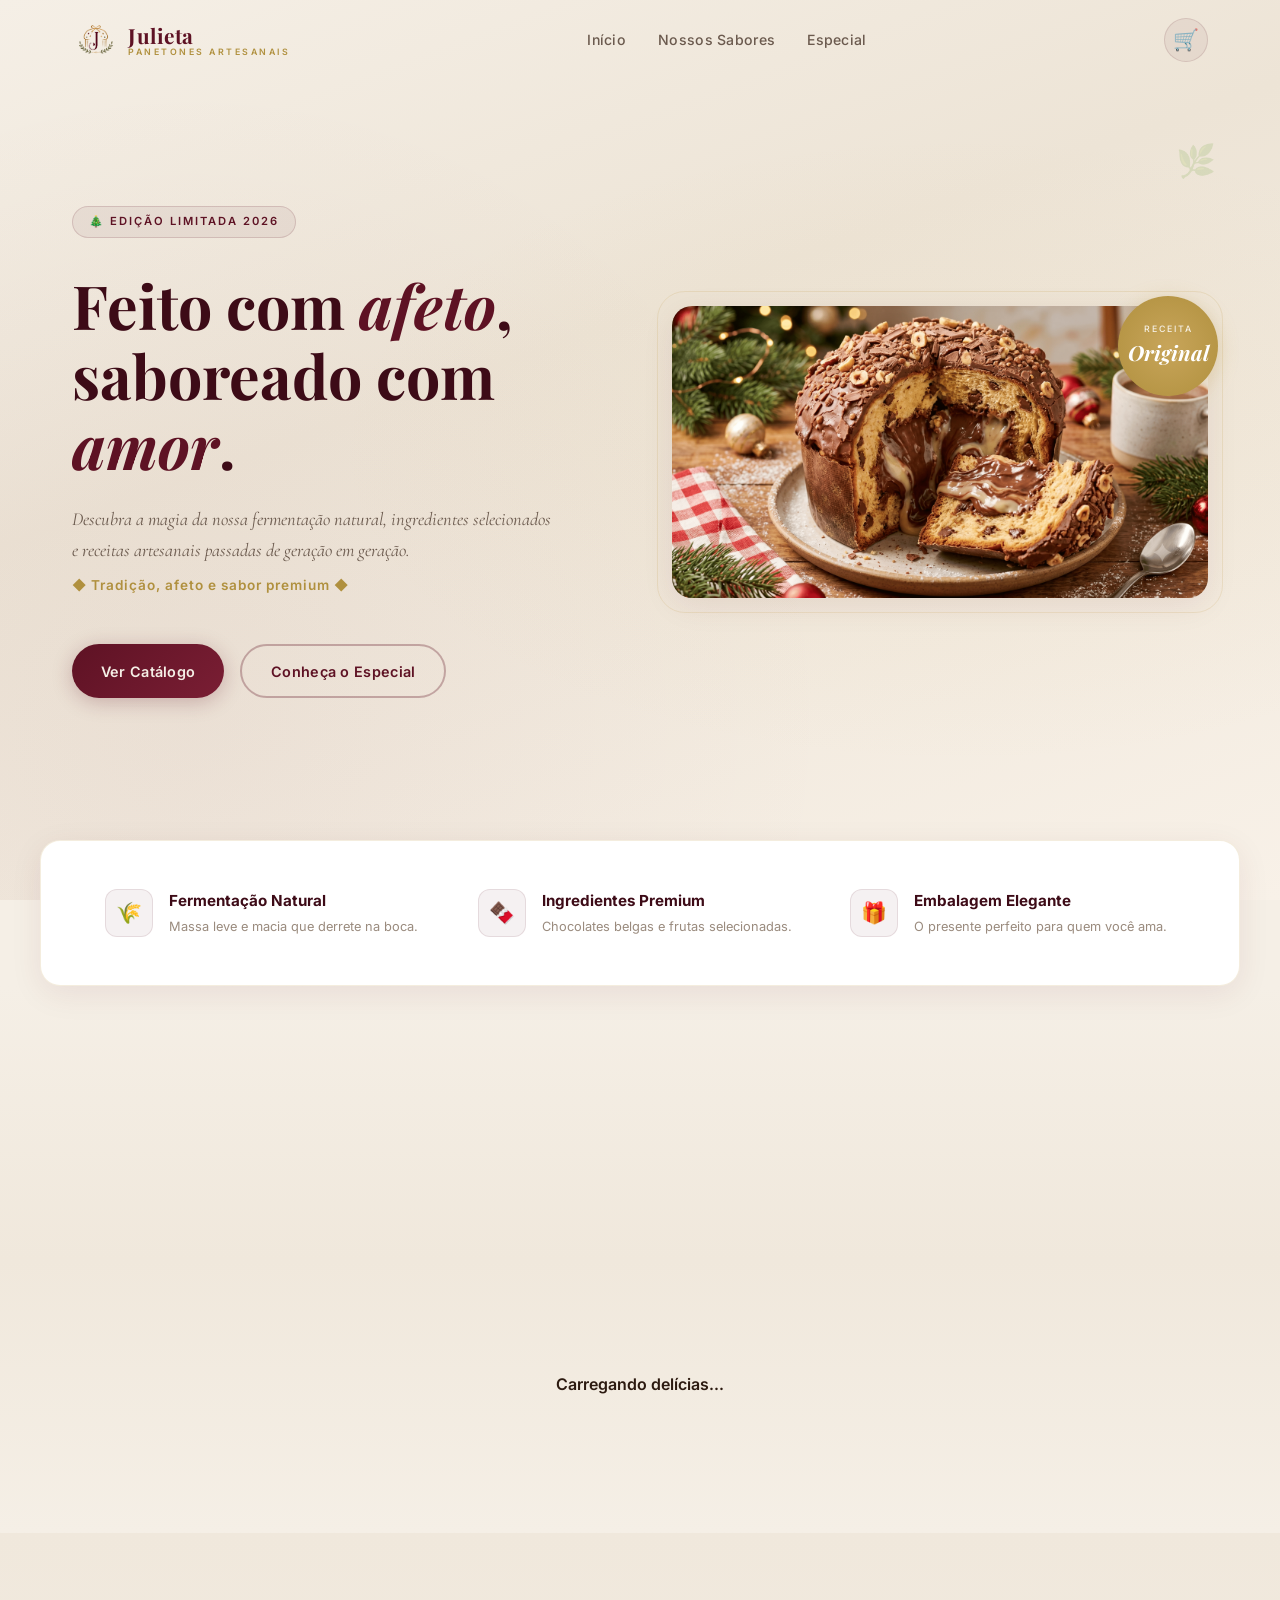
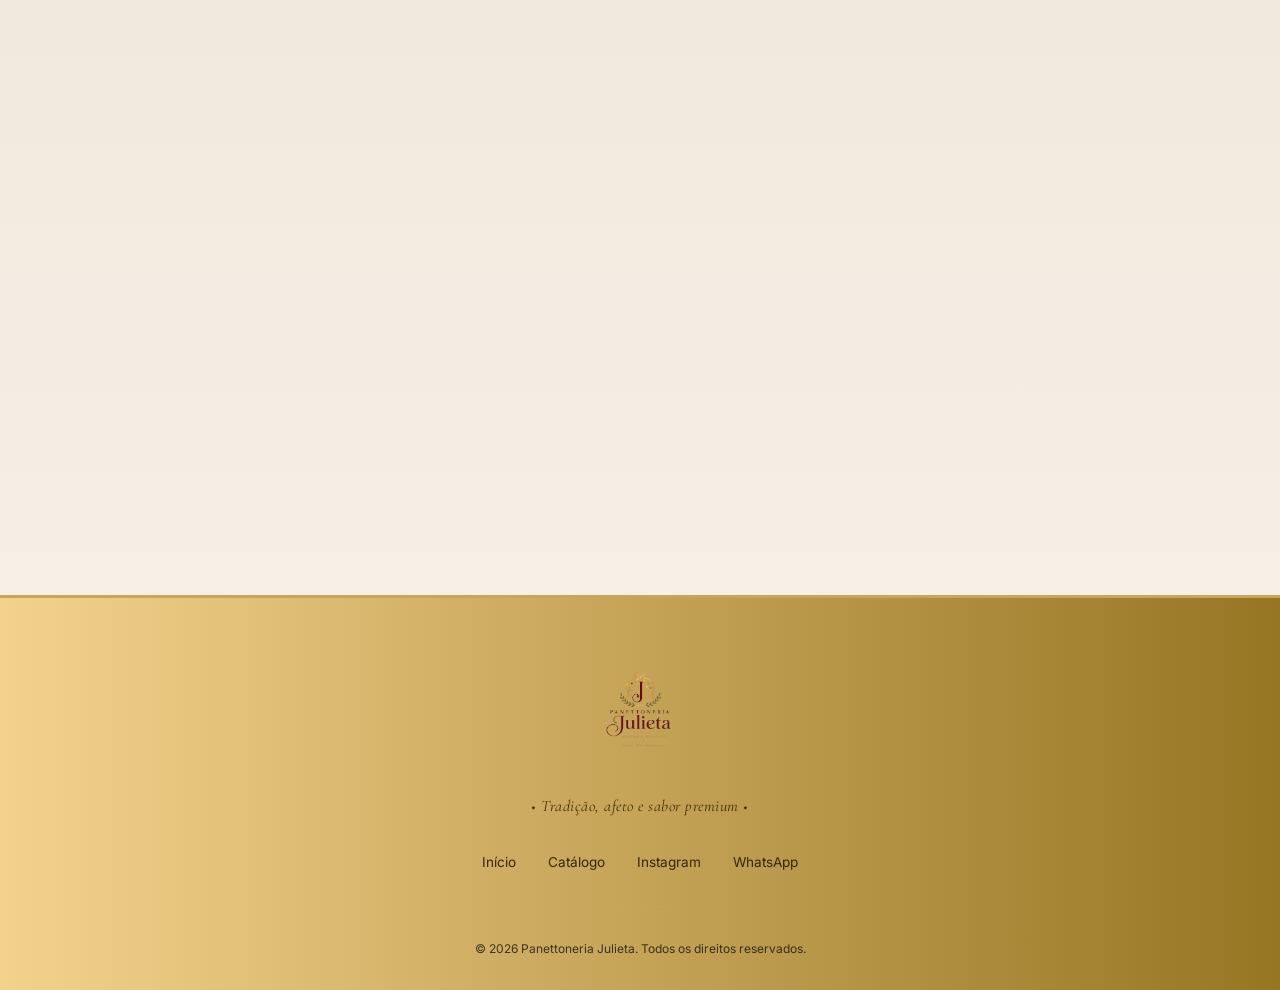
==== commit c6dce073: "Add files via upload" ====
--- a/index.html
+++ b/index.html
@@ -9,6 +9,11 @@
   <title>Panettoneria Julieta | Panetones Artesanais</title>
   <link rel="stylesheet" href="style.css">
   <link rel="icon" href="3.png" type="image/x-icon">
+
+  <!-- Firebase SDK -->
+  <script src="https://www.gstatic.com/firebasejs/10.12.2/firebase-app-compat.js"></script>
+  <script src="https://www.gstatic.com/firebasejs/10.12.2/firebase-firestore-compat.js"></script>
+  <script src="firebase-config.js"></script>
   <script>
     // Initialize cart from localStorage so badge shows correct count immediately
     const savedCart = localStorage.getItem('panettoneria_cart');
@@ -107,8 +112,11 @@
         <p class="section-subtitle">Escolha o tamanho perfeito para a sua celebração. Cada receita é pensada para
           proporcionar uma experiência inesquecível.</p>
       </div>
-
-      <div class="catalog-grid" id="catalog-grid">
+      
+      <div id="catalog-loading" style="text-align:center; padding: 40px; color: var(--accent); font-weight: 600;">
+        Carregando delícias...
+      </div>
+      <div class="catalog-grid" id="catalog-grid" style="display:none;">
         <!-- Products will be generated by JS -->
       </div>
     </div>
@@ -164,31 +172,24 @@
     </div>
   </footer>
 
-  <!-- Product Details Modal (Flyer) -->
-  <div class="product-modal-overlay" id="product-modal-overlay">
-    <div class="product-modal-content" id="product-modal-content" onclick="event.stopPropagation();">
-      <button class="modal-close-btn" id="modal-close-btn" aria-label="Fechar Detalhes">×</button>
-      
-      <div class="modal-image-container">
-        <img src="" alt="" id="modal-img">
-      </div>
-      
-      <div class="modal-details">
-        <div>
-          <span class="modal-tag" id="modal-tag" style="display: none;"></span>
-          <h3 class="modal-title" id="modal-title">Título</h3>
-        </div>
-        
-        <div class="modal-section">
-          <h4>A Nossa História</h4>
-          <p id="modal-story">História do produto vai aqui.</p>
-        </div>
-        
-        <div class="modal-section">
-          <h4>Ingredientes Selecionados</h4>
-          <ul class="modal-ingredients-list" id="modal-ingredients">
-            <!-- Ingredientes listados via JS -->
-          </ul>
+
+  <!-- Product Flyer -->
+  <div class="flyer-overlay" id="flyer-overlay" onclick="closeFlyer()">
+    <div class="flyer" id="flyer" onclick="event.stopPropagation()">
+      <button class="flyer-close" onclick="closeFlyer()">×</button>
+      <div class="flyer-img">
+        <img id="flyer-img" src="" alt="">
+      </div>
+      <div class="flyer-text" id="flyer-text">
+        <span class="flyer-tag" id="flyer-tag"></span>
+        <h3 class="flyer-title" id="flyer-title"></h3>
+        <div class="flyer-section">
+          <h4>🌿 A Nossa História</h4>
+          <p id="flyer-story"></p>
+        </div>
+        <div class="flyer-section">
+          <h4>✨ Ingredientes Selecionados</h4>
+          <ul id="flyer-ingredients"></ul>
         </div>
       </div>
     </div>
@@ -198,74 +199,33 @@
   <div class="toast-container" id="toast-container"></div>
 
   <script>
+    // --- Firebase Init ---
+    firebase.initializeApp(firebaseConfig);
+    const db = firebase.firestore();
+
     // --- Product Data ---
-    const productsData = [
-      {
-        id: 'p1',
-        name: 'Chocotone Tradicional',
-        image: 'img/Gotas.png',
-        tag: 'Mais Vendido',
-        tagClass: 'bestseller',
-        description: 'Massa super leve com generosas gotas de chocolate ao leite belga, um clássico indispensável.',
-        story: 'Nascido da vontade de recriar as memórias das antigas docerias europeias. Cada fornada leva mais de 48 horas de fermentação natural, garantindo aquela massa que desfia como algodão e derrete na boca com as generosas gotas de chocolate belga.',
-        ingredients: ['Massa madre de fermentação longa', 'Gotas de chocolate belga 54%', 'Manteiga artesanal extra-fina', 'Gemas caipiras frescas', 'Extrato natural de baunilha de Madagascar'],
-        prices: {
-          '100g': 24.90, '250g': 49.90, '300g': 59.90, '400g': 74.90
-        }
-      },
-      {
-        id: 'p2',
-        name: 'Pistache Premium',
-        image: 'img/Pistache.png',
-        tag: 'Exclusivo',
-        tagClass: 'premium',
-        description: 'Recheado com autêntico creme de pistache italiano e cobertura de chocolate branco com pedaços torrados.',
-        story: 'O auge da sofisticação da Panettoneria Julieta. Uma homenagem à tradição da região da Sicília, na Itália, onde os melhores pistaches do mundo são colhidos. Criamos um recheio extremamente aveludado e equilibrado, que contrasta perfeitamente com a crocância da nossa cobertura exclusiva.',
-        ingredients: ['Creme artesanal de Pistache di Bronte DOP', 'Cobertura de chocolate branco belga', 'Pistaches torrados da Sicília', 'Farinha de trigo tipo 00 italiana', 'Manteiga de fermentação lenta'],
-        prices: {
-          '100g': 29.90, '250g': 59.90, '300g': 69.90, '400g': 89.90
-        }
-      },
-      {
-        id: 'p3',
-        name: 'Caramelo Salgado',
-        image: 'img/Caramelo.png',
-        tag: '',
-        tagClass: '',
-        description: 'A receita milanesa perfeita, com Caramelo Salgado e enfeitado com Ouro Branco.',
-        story: 'A combinação ousada que conquistou corações. Uma verdadeira dança entre o doce e o salgado. Preparamos o nosso caramelo lentamente em tachos de cobre e finalizamos com delicadas escamas de sal marinho, proporcionando explosões de sabor a cada mordida.',
-        ingredients: ['Caramelo artesanal em tacho de cobre', 'Flocos de Sal Marinho (Flor de Sal)', 'Chocolate Ouro Branco', 'Manteiga de cacau 100% pura', 'Essência de caramelo tostado'],
-        prices: {
-          '100g': 19.90, '250g': 39.90, '300g': 49.90, '400g': 64.90
-        }
-      },
-      {
-        id: 'p4',
-        name: 'Frutas Cristalizadas',
-        image: 'img/Frutas.png',
-        tag: 'Tradição',
-        tagClass: 'new',
-        description: 'O sabor inconfundível do Natal com frutas cristalizadas artesanalmente e uvas passas selecionadas.',
-        story: 'Um tributo às nossas raízes e à verdadeira essência do Natal. Não usamos frutas industriais; nós mesmos cristalizamos lentamente laranjas e cidras em nossa cozinha, preservando os óleos essenciais que perfumam toda a casa ao abrir a embalagem.',
-        ingredients: ['Cascas de laranja e cidra cristalizadas na casa', 'Uvas passas turcas umedecidas em rum', 'Açúcar cristal orgânico', 'Gemas caipiras selecionadas', 'Raspas de limão siciliano fresco'],
-        prices: {
-          '100g': 18.90, '250g': 34.90, '300g': 44.90, '400g': 59.90
-        }
-      },
-      {
-        id: 'p5',
-        name: 'SuperChocolate',
-        image: 'img/SuperChocolate.png',
-        tag: 'Premium',
-        tagClass: 'premium',
-        description: 'Massa de cacau, recheio intenso de trufa e uma cobertura espetacular de chocolate amargo crocante.',
-        story: 'Nossa "Joia da Coroa". Desenvolvido para os verdadeiros aficionados por chocolate. Substituímos parte da farinha por cacau 100% alcalino na massa, recheamos com trufa intensa e banhamos com chocolate amargo, garantindo que seja uma experiência sensorial indescritível.',
-        ingredients: ['Blend exclusivo de cacau 70% amazônico', 'Recheio trufado meio amargo', 'Massa de fermentação natural de cacau', 'Nibs de cacau crocantes', 'Manteiga de fermentação europeia'],
-        prices: {
-          '100g': 29.90, '250g': 59.90, '300g': 69.90, '400g': 84.90
-        }
+    let productsData = [];
+
+    // Fetch products from Firebase
+    const fetchProducts = async () => {
+      try {
+        const snapshot = await db.collection('produtos').where('active', '==', true).get();
+        productsData = [];
+        snapshot.forEach(doc => {
+          productsData.push({ id: doc.id, ...doc.data() });
+        });
+        
+        // Hide loading and show grid
+        document.getElementById('catalog-loading').style.display = 'none';
+        const grid = document.getElementById('catalog-grid');
+        grid.style.display = 'grid';
+        
+        renderCatalog();
+      } catch (err) {
+        console.error("Erro ao carregar produtos:", err);
+        document.getElementById('catalog-loading').innerHTML = "Ocorreu um erro ao carregar os produtos. Tente recarregar a página.";
       }
-    ];
+    };
 
     // --- Format Currency ---
     const formatCurrency = (val) => {
@@ -290,7 +250,7 @@
 
         html += `
           <div class="product-card animate-on-scroll" id="card-${product.id}">
-            <div class="product-image-wrapper" onclick="openProductFlyer('${product.id}')" style="cursor: pointer;" title="Clique para ver a história e os ingredientes">
+            <div class="product-image-wrapper" onclick="openFlyer('${product.id}')" style="cursor:pointer" title="Ver detalhes">
               <img src="${product.image}" alt="${product.name}">
               ${product.tag ? `<span class="product-tag ${product.tagClass}">${product.tag}</span>` : ''}
             </div>
@@ -375,49 +335,59 @@
       badge.classList.add('pop');
     };
 
-    // --- Product Modal Logic ---
-    const productModalOverlay = document.getElementById('product-modal-overlay');
-    const modalCloseBtn = document.getElementById('modal-close-btn');
-
-    window.openProductFlyer = (productId) => {
-      const product = productsData.find(p => p.id === productId);
-      if (!product) return;
-
-      document.getElementById('modal-img').src = product.image;
-      document.getElementById('modal-img').alt = product.name;
-      document.getElementById('modal-title').textContent = product.name;
-      document.getElementById('modal-story').textContent = product.story;
-      
-      const tagEl = document.getElementById('modal-tag');
-      if (product.tag) {
-        tagEl.textContent = product.tag;
-        tagEl.className = 'modal-tag ' + product.tagClass;
+    // --- Product Flyer ---
+    let flyerTimer = null;
+
+    window.openFlyer = (id) => {
+      const p = productsData.find(x => x.id === id);
+      if (!p) return;
+
+      // Fill content
+      document.getElementById('flyer-img').src = p.image;
+      document.getElementById('flyer-img').alt = p.name;
+      document.getElementById('flyer-title').textContent = p.name;
+      document.getElementById('flyer-story').textContent = p.story;
+
+      const tagEl = document.getElementById('flyer-tag');
+      if (p.tag) {
+        tagEl.textContent = p.tag;
+        tagEl.className = 'flyer-tag ' + p.tagClass;
         tagEl.style.display = 'inline-block';
       } else {
         tagEl.style.display = 'none';
       }
 
-      const ingredientsHtml = product.ingredients.map(ing => `<li>${ing}</li>`).join('');
-      document.getElementById('modal-ingredients').innerHTML = ingredientsHtml;
-
-      productModalOverlay.classList.add('open');
+      document.getElementById('flyer-ingredients').innerHTML =
+        p.ingredients.map(i => `<li>${i}</li>`).join('');
+
+      // Step 1: Show overlay with image only (full)
+      const overlay = document.getElementById('flyer-overlay');
+      const flyer = document.getElementById('flyer');
+      const textEl = document.getElementById('flyer-text');
+
+      flyer.classList.remove('reveal');
+      textEl.classList.remove('show');
+
+      overlay.classList.add('open');
       document.body.style.overflow = 'hidden';
-    };
-
-    const closeProductFlyer = () => {
-      productModalOverlay.classList.remove('open');
+
+      // Step 2: After 2.5s, slide image left and fade in text
+      if (flyerTimer) clearTimeout(flyerTimer);
+      flyerTimer = setTimeout(() => {
+        flyer.classList.add('reveal');
+        setTimeout(() => textEl.classList.add('show'), 100);
+        flyerTimer = null;
+      }, 2500);
+    };
+
+    window.closeFlyer = () => {
+      if (flyerTimer) { clearTimeout(flyerTimer); flyerTimer = null; }
+      document.getElementById('flyer-overlay').classList.remove('open');
       document.body.style.overflow = '';
     };
 
-    if (modalCloseBtn && productModalOverlay) {
-      modalCloseBtn.addEventListener('click', closeProductFlyer);
-      productModalOverlay.addEventListener('click', closeProductFlyer);
-    }
-    
     document.addEventListener('keydown', (e) => {
-      if (e.key === 'Escape' && productModalOverlay && productModalOverlay.classList.contains('open')) {
-        closeProductFlyer();
-      }
+      if (e.key === 'Escape') closeFlyer();
     });
 
     // --- Cart Badge Update ---
@@ -473,7 +443,10 @@
       } else {
         navbar.classList.remove('scrolled');
       }
-
+      handleScrollAnimations();
+    };
+
+    const handleScrollAnimations = () => {
       const animatedElements = document.querySelectorAll('.animate-on-scroll');
       animatedElements.forEach(el => {
         const rect = el.getBoundingClientRect();
@@ -485,10 +458,12 @@
 
     window.addEventListener('scroll', handleScroll);
 
-    // --- Init ---
-    renderCatalog();
+    // Inicialização
     updateCartBadge();
-    setTimeout(handleScroll, 100);
+    fetchProducts();
+    
+    // Animações
+    setTimeout(handleScrollAnimations, 100);
 
   </script>
 </body>
--- a/style.css
+++ b/style.css
@@ -1,1694 +1,1747 @@
-/* ========================================
-   PANETTONERIA JULIETA — Design System
-   Paleta: Bordô Profundo · Dourado Champagne · Creme Quente · Verde Oliva Escuro
-   ======================================== */
-
-/* ---------- Google Fonts ---------- */
-@import url('https://fonts.googleapis.com/css2?family=Playfair+Display:ital,wght@0,400;0,500;0,600;0,700;0,800;1,400;1,500;1,600&family=Cormorant+Garamond:ital,wght@0,400;0,500;0,600;0,700;1,400;1,500;1,600&family=Inter:wght@300;400;500;600;700&display=swap');
-
-/* ---------- Checkout Page Styles ---------- */
-.checkout-page {
-  background-color: var(--color-bg-section);
-}
-
-.checkout-grid {
-  display: grid;
-  grid-template-columns: 1fr 1fr;
-  gap: var(--space-2xl);
-  margin-top: var(--space-xl);
-  margin-bottom: var(--space-4xl);
-}
-
-.checkout-card {
-  background: var(--color-white);
-  border: 1px solid rgba(200, 165, 90, 0.2);
-  border-radius: var(--radius-lg);
-  padding: var(--space-2xl);
-  box-shadow: var(--shadow-card);
-}
-
-.checkout-card-title {
-  font-family: var(--font-display);
-  font-size: 1.5rem;
-  color: var(--color-bordo-dark);
-  margin-bottom: var(--space-sm);
-  border-bottom: 2px solid rgba(200, 165, 90, 0.15);
-  padding-bottom: var(--space-sm);
-}
-
-/* Formulário */
-.form-group {
-  margin-bottom: var(--space-lg);
-}
-
-.form-group label {
-  display: block;
-  font-size: 0.85rem;
-  font-weight: 600;
-  color: var(--color-text-secondary);
-  margin-bottom: 6px;
-}
-
-.form-group .required {
-  color: var(--color-bordo);
-}
-
-.form-group input {
-  width: 100%;
-  padding: 12px 16px;
-  border: 1px solid rgba(200, 165, 90, 0.3);
-  border-radius: var(--radius-md);
-  font-family: var(--font-body);
-  font-size: 0.95rem;
-  color: var(--color-text-primary);
-  background: rgba(245, 239, 230, 0.3);
-  transition: var(--transition-fast);
-}
-
-.form-group input:focus {
-  outline: none;
-  border-color: var(--color-bordo);
-  box-shadow: 0 0 0 3px rgba(94, 18, 36, 0.1);
-}
-
-@media (max-width: 900px) {
-  .checkout-grid {
-    grid-template-columns: 1fr;
-  }
-}
-
-/* ---------- CSS Custom Properties ---------- */
-:root {
-  /* Brand Palette */
-  --color-bordo: #5e1224;
-  --color-bordo-dark: #3d0b17;
-  --color-bordo-dark-footer: linear-gradient(90deg, #f3d28c, #967523);
-  --color-bordo-light: #7a1e34;
-  --color-gold: #c8a55a;
-  --color-gold-light: #443000;
-  --color-cream-dark-footer: #382700;
-  --color-gold-bright: #e0c88a;
-  --color-gold-dark: #b0903e;
-  --color-cream: #f5efe6;
-  --color-cream-warm: #ede4d6;
-  --color-cream-dark: #000000;
-  --color-olive: #3d5428;
-  --color-olive-light: #4a6630;
-  --color-olive-muted: rgba(61, 84, 40, 0.7);
-
-  /* Semantic Colors */
-  --color-bg-main: var(--color-cream);
-  --color-bg-section: #f0e8dc;
-  --color-bg-card: #ffffff;
-  --color-bg-dark: var(--color-bordo-dark);
-  --color-text-primary: #2c1a10;
-  --color-text-secondary: #6b5a4e;
-  --color-text-muted: #9a8b7e;
-  --color-text-on-dark: var(--color-cream);
-  --color-white: #ffffff;
-  --color-overlay: rgba(62, 18, 36, 0.88);
-
-  /* Typography */
-  --font-display: 'Playfair Display', 'Cormorant Garamond', Georgia, serif;
-  --font-serif: 'Cormorant Garamond', 'Playfair Display', Georgia, serif;
-  --font-body: 'Inter', system-ui, sans-serif;
-
-  /* Spacing */
-  --space-xs: 0.25rem;
-  --space-sm: 0.5rem;
-  --space-md: 1rem;
-  --space-lg: 1.5rem;
-  --space-xl: 2rem;
-  --space-2xl: 3rem;
-  --space-3xl: 4rem;
-  --space-4xl: 6rem;
-
-  /* Borders & Radius */
-  --radius-sm: 8px;
-  --radius-md: 12px;
-  --radius-lg: 20px;
-  --radius-xl: 28px;
-  --radius-full: 9999px;
-
-  /* Shadows */
-  --shadow-soft: 0 4px 20px rgba(94, 18, 36, 0.06);
-  --shadow-card: 0 8px 32px rgba(94, 18, 36, 0.08);
-  --shadow-card-hover: 0 16px 48px rgba(94, 18, 36, 0.12);
-  --shadow-glow-gold: 0 0 40px rgba(200, 165, 90, 0.15);
-
-  /* Transitions */
-  --transition-fast: 0.2s cubic-bezier(0.4, 0, 0.2, 1);
-  --transition-base: 0.35s cubic-bezier(0.4, 0, 0.2, 1);
-  --transition-slow: 0.6s cubic-bezier(0.4, 0, 0.2, 1);
-}
-
-/* ---------- Reset & Base ---------- */
-*,
-*::before,
-*::after {
-  margin: 0;
-  padding: 0;
-  box-sizing: border-box;
-}
-
-html {
-  scroll-behavior: smooth;
-  font-size: 16px;
-}
-
-body {
-  font-family: var(--font-body);
-  background-color: var(--color-bg-main);
-  color: var(--color-text-primary);
-  line-height: 1.6;
-  overflow-x: hidden;
-  -webkit-font-smoothing: antialiased;
-  -moz-osx-font-smoothing: grayscale;
-}
-
-body.cart-open {
-  overflow: hidden;
-}
-
-img {
-  max-width: 100%;
-  display: block;
-}
-
-a {
-  text-decoration: none;
-  color: inherit;
-}
-
-button,
-select {
-  font-family: inherit;
-  font-size: inherit;
-  color: inherit;
-  background: none;
-  border: none;
-  cursor: pointer;
-}
-
-/* ---------- Utility ---------- */
-.container {
-  width: 100%;
-  max-width: 1200px;
-  margin: 0 auto;
-  padding: 0 var(--space-xl);
-}
-
-/* ---------- Animations ---------- */
-@keyframes fadeInUp {
-  from {
-    opacity: 0;
-    transform: translateY(40px);
-  }
-
-  to {
-    opacity: 1;
-    transform: translateY(0);
-  }
-}
-
-@keyframes fadeIn {
-  from {
-    opacity: 0;
-  }
-
-  to {
-    opacity: 1;
-  }
-}
-
-@keyframes float {
-
-  0%,
-  100% {
-    transform: translateY(0);
-  }
-
-  50% {
-    transform: translateY(-8px);
-  }
-}
-
-@keyframes popIn {
-  0% {
-    transform: scale(0.9);
-    opacity: 0;
-  }
-
-  50% {
-    transform: scale(1.05);
-    opacity: 1;
-  }
-
-  100% {
-    transform: scale(1);
-    opacity: 1;
-  }
-}
-
-@keyframes leafSway {
-
-  0%,
-  100% {
-    transform: rotate(-2deg);
-  }
-
-  50% {
-    transform: rotate(2deg);
-  }
-}
-
-.animate-on-scroll {
-  opacity: 0;
-  transform: translateY(40px);
-  transition: opacity 0.8s ease, transform 0.8s ease;
-}
-
-.animate-on-scroll.visible {
-  opacity: 1;
-  transform: translateY(0);
-}
-
-/* ---------- Navbar ---------- */
-.navbar {
-  position: fixed;
-  top: 0;
-  left: 0;
-  width: 100%;
-  z-index: 1000;
-  padding: var(--space-md) 0;
-  transition: var(--transition-base);
-  background: transparent;
-}
-
-.navbar.scrolled {
-  background: rgba(245, 239, 230, 0.95);
-  backdrop-filter: blur(16px);
-  -webkit-backdrop-filter: blur(16px);
-  box-shadow: 0 2px 20px rgba(94, 18, 36, 0.08);
-  padding: var(--space-sm) 0;
-}
-
-.navbar .container {
-  display: flex;
-  align-items: center;
-  justify-content: space-between;
-}
-
-.logo {
-  display: flex;
-  align-items: center;
-  gap: var(--space-sm);
-}
-
-.logo-img {
-  height: 48px;
-  width: auto;
-  transition: var(--transition-fast);
-}
-
-.navbar.scrolled .logo-img {
-  height: 40px;
-}
-
-.logo-text {
-  display: flex;
-  flex-direction: column;
-  line-height: 1.1;
-}
-
-.logo-brand {
-  font-family: var(--font-display);
-  font-size: 1.3rem;
-  font-weight: 700;
-  color: var(--color-bordo);
-  letter-spacing: 0.5px;
-}
-
-.logo-sub {
-  font-family: var(--font-body);
-  font-size: 0.55rem;
-  font-weight: 600;
-  letter-spacing: 2.5px;
-  text-transform: uppercase;
-  color: var(--color-gold-dark);
-}
-
-.nav-links {
-  display: flex;
-  align-items: center;
-  gap: var(--space-xl);
-}
-
-.nav-links a {
-  font-size: 0.88rem;
-  font-weight: 500;
-  color: var(--color-text-secondary);
-  transition: var(--transition-fast);
-  position: relative;
-  letter-spacing: 0.3px;
-}
-
-.nav-links a::after {
-  content: '';
-  position: absolute;
-  bottom: -4px;
-  left: 0;
-  width: 0;
-  height: 2px;
-  background: var(--color-bordo);
-  transition: var(--transition-base);
-  border-radius: 2px;
-}
-
-.nav-links a:hover {
-  color: var(--color-bordo);
-}
-
-.nav-links a:hover::after {
-  width: 100%;
-}
-
-/* Nav Actions */
-.nav-actions {
-  display: flex;
-  align-items: center;
-  gap: var(--space-md);
-}
-
-.cart-icon-btn {
-  position: relative;
-  font-size: 1.3rem;
-  color: var(--color-bordo);
-  padding: 0.5rem;
-  transition: var(--transition-fast);
-  display: flex;
-  align-items: center;
-  justify-content: center;
-  background: rgba(94, 18, 36, 0.06);
-  border: 1px solid rgba(94, 18, 36, 0.12);
-  border-radius: 50%;
-  width: 44px;
-  height: 44px;
-}
-
-.cart-icon-btn:hover {
-  background: rgba(94, 18, 36, 0.12);
-  transform: translateY(-2px);
-  box-shadow: 0 4px 12px rgba(94, 18, 36, 0.1);
-}
-
-.cart-badge {
-  position: absolute;
-  top: -4px;
-  right: -4px;
-  background: var(--color-bordo);
-  color: var(--color-white);
-  font-size: 0.75rem;
-  font-weight: 700;
-  width: 20px;
-  height: 20px;
-  border-radius: 50%;
-  display: flex;
-  align-items: center;
-  justify-content: center;
-  box-shadow: 0 2px 8px rgba(0, 0, 0, 0.2);
-  transition: transform 0.3s cubic-bezier(0.175, 0.885, 0.32, 1.275);
-}
-
-.cart-badge.pop {
-  animation: popIn 0.3s cubic-bezier(0.175, 0.885, 0.32, 1.275);
-}
-
-/* Mobile Menu Toggle */
-.menu-toggle {
-  display: none;
-  flex-direction: column;
-  gap: 5px;
-  background: none;
-  border: none;
-  cursor: pointer;
-  padding: 5px;
-}
-
-.menu-toggle span {
-  width: 24px;
-  height: 2px;
-  background: var(--color-bordo);
-  border-radius: 2px;
-  transition: var(--transition-fast);
-}
-
-/* ---------- Hero Section ---------- */
-.hero {
-  position: relative;
-  min-height: 100vh;
-  display: flex;
-  align-items: center;
-  overflow: visible;
-  padding-bottom: var(--space-4xl);
-  background: linear-gradient(160deg, var(--color-cream) 0%, var(--color-cream-warm) 40%, #f8f1e8 100%);
-}
-
-.hero::before {
-  content: '';
-  position: absolute;
-  inset: 0;
-  background:
-    radial-gradient(ellipse 70% 50% at 75% 50%, rgba(200, 165, 90, 0.08) 0%, transparent 70%),
-    radial-gradient(circle at 15% 80%, rgba(94, 18, 36, 0.04) 0%, transparent 50%);
-  pointer-events: none;
-}
-
-/* Decorative leaf pattern */
-.hero::after {
-  content: '🌿';
-  position: absolute;
-  top: 15%;
-  right: 5%;
-  font-size: 2rem;
-  opacity: 0.15;
-  animation: leafSway 6s ease-in-out infinite;
-  pointer-events: none;
-}
-
-.hero .container {
-  display: grid;
-  grid-template-columns: 1fr 1fr;
-  align-items: center;
-  gap: var(--space-3xl);
-  padding-top: 100px;
-  position: relative;
-  z-index: 2;
-}
-
-.hero-content {
-  animation: fadeInUp 1s ease-out;
-}
-
-.hero-badge {
-  display: inline-flex;
-  align-items: center;
-  gap: var(--space-sm);
-  background: rgba(94, 18, 36, 0.06);
-  border: 1px solid rgba(94, 18, 36, 0.15);
-  padding: 0.4rem 1rem;
-  border-radius: var(--radius-full);
-  font-size: 0.7rem;
-  font-weight: 600;
-  letter-spacing: 2px;
-  text-transform: uppercase;
-  color: var(--color-bordo);
-  margin-bottom: var(--space-xl);
-}
-
-.hero-title {
-  font-family: var(--font-display);
-  font-size: clamp(2.5rem, 5vw, 3.8rem);
-  font-weight: 700;
-  line-height: 1.15;
-  color: var(--color-bordo-dark);
-  margin-bottom: var(--space-lg);
-}
-
-.hero-title strong {
-  color: var(--color-bordo);
-  font-style: italic;
-}
-
-.hero-subtitle {
-  font-family: var(--font-serif);
-  font-size: 1.15rem;
-  color: var(--color-text-secondary);
-  line-height: 1.7;
-  margin-bottom: var(--space-sm);
-  max-width: 480px;
-  font-style: italic;
-}
-
-.hero-tagline {
-  font-size: 0.85rem;
-  color: var(--color-gold-dark);
-  font-weight: 600;
-  letter-spacing: 1px;
-  margin-bottom: var(--space-2xl);
-}
-
-.hero-actions {
-  display: flex;
-  gap: var(--space-md);
-  flex-wrap: wrap;
-}
-
-.btn-primary {
-  display: inline-flex;
-  align-items: center;
-  gap: var(--space-sm);
-  background: linear-gradient(135deg, var(--color-bordo), var(--color-bordo-light));
-  color: var(--color-cream);
-  padding: 0.85rem 1.8rem;
-  border-radius: var(--radius-full);
-  font-size: 0.9rem;
-  font-weight: 600;
-  border: none;
-  cursor: pointer;
-  transition: var(--transition-base);
-  letter-spacing: 0.3px;
-  box-shadow: 0 4px 20px rgba(94, 18, 36, 0.25);
-}
-
-.btn-primary:hover {
-  transform: translateY(-2px);
-  box-shadow: 0 8px 30px rgba(94, 18, 36, 0.35);
-  background: linear-gradient(135deg, var(--color-bordo-light), var(--color-bordo));
-}
-
-.btn-outline {
-  display: inline-flex;
-  align-items: center;
-  gap: var(--space-sm);
-  background: transparent;
-  color: var(--color-bordo);
-  padding: 0.85rem 1.8rem;
-  border-radius: var(--radius-full);
-  font-size: 0.9rem;
-  font-weight: 600;
-  border: 2px solid rgba(94, 18, 36, 0.3);
-  cursor: pointer;
-  transition: var(--transition-base);
-  letter-spacing: 0.3px;
-}
-
-.btn-outline:hover {
-  background: rgba(94, 18, 36, 0.05);
-  border-color: var(--color-bordo);
-  transform: translateY(-2px);
-}
-
-.hero-image {
-  position: relative;
-  display: flex;
-  justify-content: center;
-  align-items: center;
-  animation: fadeIn 1.2s ease-out 0.3s both;
-}
-
-.hero-image img {
-  width: 100%;
-  max-width: 540px;
-  border-radius: var(--radius-lg);
-  box-shadow: var(--shadow-card);
-  object-fit: cover;
-}
-
-.hero-image::after {
-  content: '';
-  position: absolute;
-  inset: -15px;
-  border: 1px solid rgba(200, 165, 90, 0.2);
-  border-radius: var(--radius-xl);
-  pointer-events: none;
-}
-
-.edition-badge {
-  position: absolute;
-  top: -10px;
-  right: -10px;
-  width: 100px;
-  height: 100px;
-  background: radial-gradient(circle, var(--color-gold), var(--color-gold-dark));
-  border-radius: 50%;
-  display: flex;
-  flex-direction: column;
-  align-items: center;
-  justify-content: center;
-  box-shadow: 0 4px 20px rgba(200, 165, 90, 0.35);
-  animation: float 4s ease-in-out infinite;
-  z-index: 3;
-}
-
-.edition-badge span:first-child {
-  font-size: 0.55rem;
-  text-transform: uppercase;
-  letter-spacing: 2px;
-  color: rgba(255, 255, 255, 0.85);
-  font-weight: 500;
-}
-
-.edition-badge span:last-child {
-  font-family: var(--font-display);
-  font-size: 1.3rem;
-  font-weight: 700;
-  font-style: italic;
-  color: var(--color-white);
-}
-
-/* ---------- Features Bar ---------- */
-.features-bar {
-  position: relative;
-  z-index: 10;
-  margin-top: -60px;
-}
-
-.features-bar .container {
-  background: var(--color-white);
-  border: 1px solid rgba(200, 165, 90, 0.2);
-  border-radius: var(--radius-lg);
-  padding: var(--space-2xl) var(--space-3xl);
-  display: grid;
-  grid-template-columns: repeat(3, 1fr);
-  gap: var(--space-2xl);
-  box-shadow: var(--shadow-card);
-}
-
-.feature-item {
-  display: flex;
-  align-items: flex-start;
-  gap: var(--space-md);
-}
-
-.feature-icon {
-  flex-shrink: 0;
-  width: 48px;
-  height: 48px;
-  background: rgba(94, 18, 36, 0.06);
-  border: 1px solid rgba(94, 18, 36, 0.1);
-  border-radius: var(--radius-md);
-  display: flex;
-  align-items: center;
-  justify-content: center;
-  font-size: 1.3rem;
-}
-
-.feature-item h3 {
-  font-size: 0.95rem;
-  font-weight: 700;
-  color: var(--color-bordo-dark);
-  margin-bottom: 4px;
-}
-
-.feature-item p {
-  font-size: 0.8rem;
-  color: var(--color-text-muted);
-  line-height: 1.5;
-}
-
-/* ---------- Section Common ---------- */
-.section {
-  padding: var(--space-4xl) 0;
-}
-
-.section-header {
-  text-align: center;
-  margin-bottom: var(--space-3xl);
-}
-
-.section-label {
-  display: inline-flex;
-  align-items: center;
-  gap: var(--space-sm);
-  font-size: 0.7rem;
-  font-weight: 600;
-  letter-spacing: 3px;
-  text-transform: uppercase;
-  color: var(--color-gold-dark);
-  margin-bottom: var(--space-md);
-}
-
-.section-label::before,
-.section-label::after {
-  content: '◆';
-  font-size: 0.4rem;
-  color: var(--color-gold);
-}
-
-.section-title {
-  font-family: var(--font-display);
-  font-size: clamp(1.8rem, 4vw, 2.8rem);
-  font-weight: 700;
-  color: var(--color-bordo-dark);
-  margin-bottom: var(--space-md);
-}
-
-.section-title em {
-  color: var(--color-bordo);
-  font-style: italic;
-}
-
-.section-subtitle {
-  font-family: var(--font-serif);
-  font-size: 1.05rem;
-  color: var(--color-text-secondary);
-  max-width: 560px;
-  margin: 0 auto;
-  line-height: 1.7;
-  font-style: italic;
-}
-
-/* ---------- Product Catalog ---------- */
-.catalog {
-  background: linear-gradient(180deg, var(--color-cream) 0%, var(--color-bg-section) 50%, var(--color-cream) 100%);
-}
-
-.catalog-grid {
-  display: grid;
-  grid-template-columns: repeat(auto-fit, minmax(340px, 1fr));
-  gap: var(--space-2xl);
-}
-
-/* Product Card */
-.product-card {
-  background: var(--color-white);
-  border: 1px solid rgba(200, 165, 90, 0.15);
-  border-radius: var(--radius-lg);
-  overflow: hidden;
-  transition: var(--transition-base);
-  position: relative;
-  display: flex;
-  flex-direction: column;
-}
-
-.product-card:hover {
-  transform: translateY(-8px);
-  border-color: rgba(200, 165, 90, 0.35);
-  box-shadow: var(--shadow-card-hover);
-}
-
-.product-card::before {
-  content: '';
-  position: absolute;
-  top: 0;
-  left: 0;
-  right: 0;
-  height: 3px;
-  background: linear-gradient(90deg, transparent, var(--color-bordo), transparent);
-  opacity: 0;
-  transition: var(--transition-base);
-}
-
-.product-card:hover::before {
-  opacity: 1;
-}
-
-.product-image-wrapper {
-  position: relative;
-  overflow: hidden;
-  aspect-ratio: 16 / 11;
-  background: var(--color-cream-warm);
-}
-
-.product-image-wrapper img {
-  width: 100%;
-  height: 100%;
-  object-fit: cover;
-  transition: transform 0.6s cubic-bezier(0.4, 0, 0.2, 1);
-}
-
-.product-card:hover .product-image-wrapper img {
-  transform: scale(1.06);
-}
-
-.product-tag {
-  position: absolute;
-  top: var(--space-md);
-  left: var(--space-md);
-  background: rgba(94, 18, 36, 0.9);
-  color: var(--color-cream);
-  padding: 0.3rem 0.8rem;
-  border-radius: var(--radius-full);
-  font-size: 0.65rem;
-  font-weight: 700;
-  letter-spacing: 1px;
-  text-transform: uppercase;
-  backdrop-filter: blur(4px);
-}
-
-.product-tag.bestseller {
-  background: rgba(94, 18, 36, 0.9);
-  color: var(--color-cream);
-}
-
-.product-tag.new {
-  background: rgba(61, 84, 40, 0.9);
-  color: var(--color-cream);
-}
-
-.product-tag.premium {
-  background: linear-gradient(135deg, var(--color-gold), var(--color-gold-dark));
-  color: var(--color-bordo-dark);
-}
-
-.product-info {
-  padding: var(--space-lg) var(--space-xl) var(--space-xl);
-  display: flex;
-  flex-direction: column;
-  flex-grow: 1;
-}
-
-.product-name {
-  font-family: var(--font-display);
-  font-size: 1.35rem;
-  font-weight: 700;
-  color: var(--color-bordo-dark);
-  margin-bottom: var(--space-sm);
-}
-
-.product-description {
-  font-size: 0.88rem;
-  color: var(--color-text-secondary);
-  line-height: 1.65;
-  margin-bottom: var(--space-lg);
-  min-height: 68px;
-}
-
-/* Weight Selector */
-.weight-selector-container {
-  margin-bottom: var(--space-lg);
-}
-
-.weight-selector-label {
-  font-size: 0.78rem;
-  font-weight: 600;
-  color: var(--color-text-muted);
-  text-transform: uppercase;
-  letter-spacing: 1px;
-  display: block;
-  margin-bottom: 8px;
-}
-
-.weight-options {
-  display: flex;
-  gap: var(--space-xs);
-  flex-wrap: wrap;
-}
-
-.weight-btn {
-  background: rgba(94, 18, 36, 0.03);
-  border: 1px solid rgba(94, 18, 36, 0.15);
-  color: var(--color-text-secondary);
-  padding: 0.4rem 0.85rem;
-  border-radius: var(--radius-md);
-  font-size: 0.8rem;
-  font-weight: 600;
-  transition: var(--transition-fast);
-}
-
-.weight-btn:hover {
-  border-color: var(--color-bordo);
-  color: var(--color-bordo);
-  background: rgba(94, 18, 36, 0.05);
-}
-
-.weight-btn.active {
-  background: var(--color-bordo);
-  border-color: var(--color-bordo);
-  color: var(--color-cream);
-}
-
-.product-footer {
-  display: flex;
-  align-items: center;
-  justify-content: space-between;
-  margin-top: auto;
-  padding-top: var(--space-md);
-  border-top: 1px solid rgba(200, 165, 90, 0.15);
-}
-
-.product-price {
-  font-family: var(--font-display);
-  font-size: 1.45rem;
-  font-weight: 700;
-  color: var(--color-bordo);
-  line-height: 1.1;
-  transition: opacity 0.2s ease;
-}
-
-.product-price small {
-  font-size: 0.7rem;
-  color: var(--color-text-muted);
-  font-family: var(--font-body);
-  font-weight: 400;
-  display: block;
-  margin-top: 4px;
-}
-
-.btn-add {
-  display: inline-flex;
-  align-items: center;
-  gap: var(--space-sm);
-  background: linear-gradient(135deg, var(--color-bordo), var(--color-bordo-light));
-  color: var(--color-cream);
-  padding: 0.7rem 1.3rem;
-  border-radius: var(--radius-full);
-  font-size: 0.82rem;
-  font-weight: 700;
-  border: none;
-  cursor: pointer;
-  transition: var(--transition-base);
-}
-
-.btn-add:hover {
-  box-shadow: 0 4px 20px rgba(94, 18, 36, 0.3);
-  transform: translateY(-2px);
-}
-
-.btn-add::before {
-  content: '🛒';
-  font-size: 0.9rem;
-}
-
-/* ---------- Teaser Product Card ---------- */
-.teaser-card {
-  display: flex;
-  align-items: center;
-  justify-content: center;
-  text-align: center;
-  min-height: 380px;
-  border: 1px dashed rgba(200, 165, 90, 0.4);
-}
-
-.teaser-card::before {
-  content: '';
-  position: absolute;
-  inset: 0;
-  background-image: url('img/05.png');
-  background-size: cover;
-  background-position: center;
-  opacity: 0.12;
-  z-index: 1;
-  transition: transform 0.6s ease;
-}
-
-.teaser-card:hover::before {
-  transform: scale(1.06);
-  opacity: 0.18;
-}
-
-.teaser-card::after {
-  content: '';
-  position: absolute;
-  inset: 0;
-  background: rgba(245, 239, 230, 0.5);
-  backdrop-filter: blur(10px);
-  -webkit-backdrop-filter: blur(10px);
-  z-index: 2;
-}
-
-.teaser-card-overlay {
-  position: relative;
-  z-index: 3;
-  padding: var(--space-xl);
-}
-
-.teaser-card-overlay h3 {
-  font-family: var(--font-display);
-  font-size: 1.5rem;
-  font-weight: 700;
-  color: var(--color-bordo);
-  margin-bottom: var(--space-md);
-  letter-spacing: 1px;
-}
-
-.teaser-card-overlay p {
-  font-size: 0.9rem;
-  color: var(--color-text-secondary);
-  line-height: 1.6;
-}
-
-.cart-body {
-  overflow-y: auto;
-  padding: var(--space-lg) var(--space-xl);
-  display: flex;
-  flex-direction: column;
-  gap: var(--space-lg);
-}
-
-#imgdest:hover {
-  transform: scale(1.3);
-  transition: opacity 0.8s ease, transform 0.8s ease;
-}
-
-.cart-empty-message {
-  text-align: center;
-  color: var(--color-text-muted);
-  margin: auto 0;
-  display: flex;
-  flex-direction: column;
-  align-items: center;
-  gap: var(--space-md);
-}
-
-.cart-empty-icon {
-  font-size: 3rem;
-  opacity: 0.5;
-}
-
-.cart-item {
-  display: flex;
-  gap: var(--space-md);
-  padding-bottom: var(--space-lg);
-  border-bottom: 1px solid rgba(200, 165, 90, 0.15);
-  align-items: center;
-  animation: fadeIn 0.3s ease;
-}
-
-.cart-item-img {
-  width: 70px;
-  height: 70px;
-  border-radius: var(--radius-sm);
-  object-fit: cover;
-  border: 1px solid rgba(200, 165, 90, 0.2);
-  flex-shrink: 0;
-}
-
-.cart-item-details {
-  flex-grow: 1;
-}
-
-.cart-item-name {
-  font-family: var(--font-display);
-  font-size: 1.05rem;
-  font-weight: 700;
-  color: var(--color-bordo-dark);
-  margin-bottom: 2px;
-}
-
-.cart-item-weight {
-  font-size: 0.75rem;
-  color: var(--color-bordo);
-  font-weight: 600;
-  background: rgba(94, 18, 36, 0.06);
-  padding: 2px 6px;
-  border-radius: 4px;
-  display: inline-block;
-  margin-bottom: var(--space-xs);
-}
-
-.cart-item-controls {
-  display: flex;
-  align-items: center;
-  gap: var(--space-md);
-  margin-top: 4px;
-}
-
-.qty-selector {
-  display: flex;
-  align-items: center;
-  background: rgba(94, 18, 36, 0.03);
-  border: 1px solid rgba(94, 18, 36, 0.1);
-  border-radius: var(--radius-sm);
-  overflow: hidden;
-}
-
-.qty-btn {
-  width: 28px;
-  height: 28px;
-  display: flex;
-  align-items: center;
-  justify-content: center;
-  font-size: 1rem;
-  font-weight: 600;
-  transition: var(--transition-fast);
-  color: var(--color-bordo);
-}
-
-.qty-btn:hover {
-  background: rgba(94, 18, 36, 0.1);
-}
-
-.qty-value {
-  width: 28px;
-  text-align: center;
-  font-size: 0.85rem;
-  font-weight: 600;
-  color: var(--color-text-primary);
-}
-
-.cart-item-price {
-  font-family: var(--font-display);
-  font-size: 1.15rem;
-  font-weight: 700;
-  color: var(--color-bordo);
-  margin-left: auto;
-  text-align: right;
-}
-
-.cart-item-remove-btn {
-  font-size: 1.1rem;
-  color: var(--color-text-muted);
-  padding: 0.25rem;
-  transition: var(--transition-fast);
-  display: flex;
-  align-items: center;
-  justify-content: center;
-}
-
-.cart-item-remove-btn:hover {
-  color: #c0392b;
-  transform: scale(1.1);
-}
-
-/* Cart Footer */
-.cart-footer {
-  padding: var(--space-lg) var(--space-xl);
-  border-top: 1px solid rgba(200, 165, 90, 0.2);
-  background: var(--color-white);
-}
-
-.cart-summary-row {
-  display: flex;
-  justify-content: space-between;
-  align-items: center;
-  margin-bottom: var(--space-lg);
-}
-
-.cart-total-label {
-  font-size: 0.95rem;
-  font-weight: 600;
-  color: var(--color-text-secondary);
-  text-transform: uppercase;
-  letter-spacing: 1px;
-}
-
-.cart-total-value {
-  font-family: var(--font-display);
-  font-size: 1.8rem;
-  font-weight: 700;
-  color: var(--color-bordo);
-}
-
-.btn-checkout {
-  display: flex;
-  align-items: center;
-  justify-content: center;
-  gap: var(--space-sm);
-  width: 100%;
-  background: linear-gradient(135deg, #25d366, #128c7e);
-  color: var(--color-white);
-  padding: 1.1rem var(--space-lg);
-  border-radius: var(--radius-full);
-  font-size: 1rem;
-  font-weight: 700;
-  box-shadow: 0 4px 20px rgba(37, 211, 102, 0.3);
-  transition: var(--transition-base);
-  letter-spacing: 0.5px;
-}
-
-.btn-checkout:hover {
-  transform: translateY(-2px);
-  box-shadow: 0 8px 30px rgba(37, 211, 102, 0.5);
-}
-
-.btn-checkout:disabled {
-  background: #bbb;
-  box-shadow: none;
-  cursor: not-allowed;
-  transform: none;
-  opacity: 0.7;
-}
-
-/* ---------- Toast Notification ---------- */
-.toast-container {
-  position: fixed;
-  bottom: var(--space-xl);
-  left: 50%;
-  transform: translateX(-50%);
-  z-index: 9999;
-  display: flex;
-  flex-direction: column;
-  gap: 10px;
-  pointer-events: none;
-}
-
-.toast {
-  background: var(--color-white);
-  border: 1px solid rgba(200, 165, 90, 0.3);
-  color: var(--color-bordo-dark);
-  padding: 0.8rem 1.5rem;
-  border-radius: var(--radius-full);
-  font-size: 0.9rem;
-  font-weight: 500;
-  box-shadow: 0 4px 20px rgba(94, 18, 36, 0.12);
-  display: flex;
-  align-items: center;
-  gap: 10px;
-  animation: toastIn 0.3s cubic-bezier(0.175, 0.885, 0.32, 1.275) forwards, toastOut 0.3s ease 3s forwards;
-}
-
-.toast-icon {
-  color: var(--color-bordo);
-}
-
-@keyframes toastIn {
-  from {
-    transform: translateY(50px);
-    opacity: 0;
-  }
-
-  to {
-    transform: translateY(0);
-    opacity: 1;
-  }
-}
-
-@keyframes toastOut {
-  from {
-    transform: translateY(0);
-    opacity: 1;
-  }
-
-  to {
-    transform: translateY(20px);
-    opacity: 0;
-  }
-}
-
-/* ---------- Featured Product ---------- */
-.featured {
-  background: linear-gradient(180deg, var(--color-bg-section) 0%, var(--color-cream) 100%);
-}
-
-.featured-content {
-  display: grid;
-  grid-template-columns: 1fr 1fr;
-  gap: var(--space-4xl);
-  align-items: center;
-}
-
-.featured-image {
-  position: relative;
-  border-radius: var(--radius-lg);
-  overflow: hidden;
-  box-shadow: var(--shadow-card);
-}
-
-.featured-image img {
-  width: 100%;
-  border-radius: var(--radius-lg);
-}
-
-.featured-text h3 {
-  font-family: var(--font-display);
-  font-size: clamp(1.6rem, 3vw, 2.2rem);
-  color: var(--color-bordo-dark);
-  margin-bottom: var(--space-md);
-  font-weight: 700;
-}
-
-.featured-text h3 em {
-  color: var(--color-bordo);
-  font-style: italic;
-}
-
-.featured-text p {
-  font-size: 1rem;
-  color: var(--color-text-secondary);
-  line-height: 1.8;
-  margin-bottom: var(--space-xl);
-}
-
-.featured-highlights {
-  display: flex;
-  flex-direction: column;
-  gap: var(--space-md);
-  margin-bottom: var(--space-2xl);
-}
-
-.highlight-item {
-  display: flex;
-  align-items: center;
-  gap: var(--space-md);
-  font-size: 0.9rem;
-  color: var(--color-text-secondary);
-}
-
-.highlight-item .icon {
-  width: 36px;
-  height: 36px;
-  background: rgba(94, 18, 36, 0.06);
-  border: 1px solid rgba(94, 18, 36, 0.1);
-  border-radius: var(--radius-sm);
-  display: flex;
-  align-items: center;
-  justify-content: center;
-  flex-shrink: 0;
-  font-size: 1rem;
-}
-
-/* ---------- Footer ---------- */
-.footer {
-  background: var(--color-bordo-dark-footer);
-  border-top: 3px solid var(--color-gold);
-  padding: var(--space-3xl) 0 var(--space-xl);
-}
-
-.footer .container {
-  display: flex;
-  flex-direction: column;
-  align-items: center;
-  gap: var(--space-xl);
-}
-
-.footer-logo-img {
-  height: 100px;
-  width: auto;
-  filter: brightness(1.2);
-}
-
-.footer-tagline {
-  font-family: var(--font-serif);
-  font-size: 1rem;
-  color: var(--color-gold-light);
-  font-style: italic;
-  letter-spacing: 0.5px;
-}
-
-.footer-links {
-  display: flex;
-  gap: var(--space-xl);
-}
-
-.footer-links a {
-  font-size: 0.85rem;
-  color: var(--color-cream-dark-footer);
-  transition: var(--transition-fast);
-}
-
-.footer-links a:hover {
-  color: var(--color-gold-light);
-}
-
-.footer-divider {
-  width: 60px;
-  height: 1px;
-  background: var(--color-gold);
-  opacity: 0.4;
-}
-
-.footer-bottom {
-  font-size: 0.75rem;
-  color: var(--color-cream-dark);
-  text-align: center;
-  opacity: 0.7;
-}
-
-/* ---------- Responsive ---------- */
-@media (max-width: 1024px) {
-  .hero .container {
-    grid-template-columns: 1fr;
-    text-align: center;
-    gap: var(--space-2xl);
-  }
-
-  .hero-subtitle,
-  .hero-tagline {
-    margin-left: auto;
-    margin-right: auto;
-  }
-
-  .hero-actions {
-    justify-content: center;
-  }
-
-  .hero-image img {
-    max-width: 420px;
-    margin: 0 auto;
-  }
-
-  .features-bar .container {
-    grid-template-columns: 1fr;
-    gap: var(--space-lg);
-    padding: var(--space-xl) var(--space-2xl);
-  }
-
-  .featured-content {
-    grid-template-columns: 1fr;
-    text-align: center;
-  }
-}
-
-@media (max-width: 768px) {
-  html {
-    font-size: 15px;
-  }
-
-  .nav-links {
-    display: none;
-    position: fixed;
-    top: 0;
-    left: 0;
-    width: 100%;
-    height: 100vh;
-    background: rgba(245, 239, 230, 0.98);
-    backdrop-filter: blur(20px);
-    flex-direction: column;
-    justify-content: center;
-    gap: var(--space-2xl);
-    z-index: 999;
-  }
-
-  .nav-links.active {
-    display: flex;
-  }
-
-  .nav-links a {
-    font-size: 1.2rem;
-    color: var(--color-bordo);
-  }
-
-  .menu-toggle {
-    display: flex;
-    z-index: 1001;
-  }
-
-  .menu-toggle.active span:nth-child(1) {
-    transform: translateY(7px) rotate(45deg);
-  }
-
-  .menu-toggle.active span:nth-child(2) {
-    opacity: 0;
-  }
-
-  .menu-toggle.active span:nth-child(3) {
-    transform: translateY(-7px) rotate(-45deg);
-  }
-
-  .logo-text {
-    display: none;
-  }
-
-  .catalog-grid {
-    grid-template-columns: 1fr;
-    max-width: 420px;
-    margin: 0 auto;
-  }
-
-  .hero {
-    min-height: auto;
-    padding-top: 120px;
-    padding-bottom: var(--space-4xl);
-  }
-
-  .cart-drawer {
-    max-width: 100%;
-  }
-}
-
-@media (max-width: 480px) {
-  .container {
-    padding: 0 var(--space-md);
-  }
-
-  .catalog-grid {
-    grid-template-columns: 1fr;
-    max-width: 100%;
-  }
-
-  .product-info {
-    padding: var(--space-md) var(--space-lg) var(--space-lg);
-  }
-
-  .cart-header,
-  .cart-body,
-  .cart-footer {
-    padding: var(--space-md) var(--space-lg);
-  }
-
-  .edition-badge {
-    width: 80px;
-    height: 80px;
-  }
-
-  .edition-badge span:first-child {
-    font-size: 0.5rem;
-  }
-
-  .edition-badge span:last-child {
-    font-size: 1rem;
-  }
-}
-
-/* ---------- Product Modal (Flyer) Styles ---------- */
-.product-modal-overlay {
-  position: fixed;
-  inset: 0;
-  background: rgba(61, 11, 23, 0.65);
-  backdrop-filter: blur(10px);
-  -webkit-backdrop-filter: blur(10px);
-  z-index: 3000;
-  display: flex;
-  align-items: center;
-  justify-content: center;
-  padding: var(--space-md);
-  opacity: 0;
-  pointer-events: none;
-  transition: opacity 0.3s ease;
-}
-
-.product-modal-overlay.open {
-  opacity: 1;
-  pointer-events: auto;
-}
-
-.product-modal-content {
-  background: var(--color-white);
-  border: 1px solid rgba(200, 165, 90, 0.2);
-  border-radius: var(--radius-lg);
-  max-width: 800px;
-  width: 100%;
-  max-height: 90vh;
-  overflow-y: auto;
-  box-shadow: 0 20px 40px rgba(0, 0, 0, 0.2);
-  display: grid;
-  grid-template-columns: 1fr 1.2fr;
-  position: relative;
-  transform: translateY(20px) scale(0.95);
-  transition: transform 0.4s cubic-bezier(0.165, 0.84, 0.44, 1);
-}
-
-.product-modal-overlay.open .product-modal-content {
-  transform: translateY(0) scale(1);
-}
-
-.modal-close-btn {
-  position: absolute;
-  top: 15px;
-  right: 15px;
-  background: rgba(255, 255, 255, 0.8);
-  border: none;
-  width: 36px;
-  height: 36px;
-  border-radius: 50%;
-  font-size: 1.5rem;
-  color: var(--color-bordo);
-  cursor: pointer;
-  display: flex;
-  align-items: center;
-  justify-content: center;
-  box-shadow: 0 2px 8px rgba(0,0,0,0.1);
-  z-index: 10;
-  transition: var(--transition-fast);
-}
-
-.modal-close-btn:hover {
-  background: var(--color-bordo);
-  color: var(--color-cream);
-}
-
-.modal-image-container {
-  background: var(--color-bg-section);
-  display: flex;
-  align-items: center;
-  justify-content: center;
-  padding: var(--space-lg);
-}
-
-.modal-image-container img {
-  width: 100%;
-  max-width: 300px;
-  height: auto;
-  object-fit: cover;
-  border-radius: var(--radius-md);
-  box-shadow: 0 10px 20px rgba(0,0,0,0.1);
-}
-
-.modal-details {
-  padding: var(--space-2xl);
-  display: flex;
-  flex-direction: column;
-  gap: var(--space-lg);
-}
-
-.modal-title {
-  font-family: var(--font-display);
-  font-size: 2rem;
-  color: var(--color-bordo-dark);
-  margin-bottom: var(--space-xs);
-}
-
-.modal-tag {
-  display: inline-block;
-  font-size: 0.75rem;
-  text-transform: uppercase;
-  letter-spacing: 1px;
-  font-weight: 700;
-  padding: 4px 10px;
-  border-radius: 20px;
-  margin-bottom: var(--space-md);
-}
-
-.modal-tag.premium { background: var(--color-gold); color: white; }
-.modal-tag.new { background: var(--color-olive); color: white; }
-
-.modal-section h4 {
-  font-family: var(--font-display);
-  font-size: 1.2rem;
-  color: var(--color-bordo);
-  margin-bottom: var(--space-sm);
-  border-bottom: 1px solid rgba(200, 165, 90, 0.2);
-  padding-bottom: 4px;
-}
-
-.modal-section p {
-  font-size: 0.95rem;
-  color: var(--color-text-secondary);
-  line-height: 1.6;
-}
-
-.modal-ingredients-list {
-  list-style-type: none;
-  padding: 0;
-  display: flex;
-  flex-direction: column;
-  gap: 6px;
-  margin: 0;
-}
-
-.modal-ingredients-list li {
-  font-size: 0.9rem;
-  color: var(--color-text-secondary);
-  display: flex;
-  align-items: flex-start;
-  gap: 8px;
-}
-
-.modal-ingredients-list li::before {
-  content: '◆';
-  color: var(--color-gold);
-  font-size: 0.7rem;
-  margin-top: 3px;
-}
-
-@media (max-width: 768px) {
-  .product-modal-content {
-    grid-template-columns: 1fr;
-    max-height: 85vh;
-  }
-  .modal-details {
-    padding: var(--space-lg);
-  }
-}+/* ========================================
+   PANETTONERIA JULIETA — Design System
+   Paleta: Bordô Profundo · Dourado Champagne · Creme Quente · Verde Oliva Escuro
+   ======================================== */
+
+/* ---------- Google Fonts ---------- */
+@import url('https://fonts.googleapis.com/css2?family=Playfair+Display:ital,wght@0,400;0,500;0,600;0,700;0,800;1,400;1,500;1,600&family=Cormorant+Garamond:ital,wght@0,400;0,500;0,600;0,700;1,400;1,500;1,600&family=Inter:wght@300;400;500;600;700&display=swap');
+
+/* ---------- Checkout Page Styles ---------- */
+.checkout-page {
+  background-color: var(--color-bg-section);
+}
+
+.checkout-grid {
+  display: grid;
+  grid-template-columns: 1fr 1fr;
+  gap: var(--space-2xl);
+  margin-top: var(--space-xl);
+  margin-bottom: var(--space-4xl);
+}
+
+.checkout-card {
+  background: var(--color-white);
+  border: 1px solid rgba(200, 165, 90, 0.2);
+  border-radius: var(--radius-lg);
+  padding: var(--space-2xl);
+  box-shadow: var(--shadow-card);
+}
+
+.checkout-card-title {
+  font-family: var(--font-display);
+  font-size: 1.5rem;
+  color: var(--color-bordo-dark);
+  margin-bottom: var(--space-sm);
+  border-bottom: 2px solid rgba(200, 165, 90, 0.15);
+  padding-bottom: var(--space-sm);
+}
+
+/* Formulário */
+.form-group {
+  margin-bottom: var(--space-lg);
+}
+
+.form-group label {
+  display: block;
+  font-size: 0.85rem;
+  font-weight: 600;
+  color: var(--color-text-secondary);
+  margin-bottom: 6px;
+}
+
+.form-group .required {
+  color: var(--color-bordo);
+}
+
+.form-group input {
+  width: 100%;
+  padding: 12px 16px;
+  border: 1px solid rgba(200, 165, 90, 0.3);
+  border-radius: var(--radius-md);
+  font-family: var(--font-body);
+  font-size: 0.95rem;
+  color: var(--color-text-primary);
+  background: rgba(245, 239, 230, 0.3);
+  transition: var(--transition-fast);
+}
+
+.form-group input:focus {
+  outline: none;
+  border-color: var(--color-bordo);
+  box-shadow: 0 0 0 3px rgba(94, 18, 36, 0.1);
+}
+
+@media (max-width: 900px) {
+  .checkout-grid {
+    grid-template-columns: 1fr;
+  }
+}
+
+/* ---------- CSS Custom Properties ---------- */
+:root {
+  /* Brand Palette */
+  --color-bordo: #5e1224;
+  --color-bordo-dark: #3d0b17;
+  --color-bordo-dark-footer: linear-gradient(90deg, #f3d28c, #967523);
+  --color-bordo-light: #7a1e34;
+  --color-gold: #c8a55a;
+  --color-gold-light: #443000;
+  --color-cream-dark-footer: #382700;
+  --color-gold-bright: #e0c88a;
+  --color-gold-dark: #b0903e;
+  --color-cream: #f5efe6;
+  --color-cream-warm: #ede4d6;
+  --color-cream-dark: #000000;
+  --color-olive: #3d5428;
+  --color-olive-light: #4a6630;
+  --color-olive-muted: rgba(61, 84, 40, 0.7);
+
+  /* Semantic Colors */
+  --color-bg-main: var(--color-cream);
+  --color-bg-section: #f0e8dc;
+  --color-bg-card: #ffffff;
+  --color-bg-dark: var(--color-bordo-dark);
+  --color-text-primary: #2c1a10;
+  --color-text-secondary: #6b5a4e;
+  --color-text-muted: #9a8b7e;
+  --color-text-on-dark: var(--color-cream);
+  --color-white: #ffffff;
+  --color-overlay: rgba(62, 18, 36, 0.88);
+
+  /* Typography */
+  --font-display: 'Playfair Display', 'Cormorant Garamond', Georgia, serif;
+  --font-serif: 'Cormorant Garamond', 'Playfair Display', Georgia, serif;
+  --font-body: 'Inter', system-ui, sans-serif;
+
+  /* Spacing */
+  --space-xs: 0.25rem;
+  --space-sm: 0.5rem;
+  --space-md: 1rem;
+  --space-lg: 1.5rem;
+  --space-xl: 2rem;
+  --space-2xl: 3rem;
+  --space-3xl: 4rem;
+  --space-4xl: 6rem;
+
+  /* Borders & Radius */
+  --radius-sm: 8px;
+  --radius-md: 12px;
+  --radius-lg: 20px;
+  --radius-xl: 28px;
+  --radius-full: 9999px;
+
+  /* Shadows */
+  --shadow-soft: 0 4px 20px rgba(94, 18, 36, 0.06);
+  --shadow-card: 0 8px 32px rgba(94, 18, 36, 0.08);
+  --shadow-card-hover: 0 16px 48px rgba(94, 18, 36, 0.12);
+  --shadow-glow-gold: 0 0 40px rgba(200, 165, 90, 0.15);
+
+  /* Transitions */
+  --transition-fast: 0.2s cubic-bezier(0.4, 0, 0.2, 1);
+  --transition-base: 0.35s cubic-bezier(0.4, 0, 0.2, 1);
+  --transition-slow: 0.6s cubic-bezier(0.4, 0, 0.2, 1);
+}
+
+/* ---------- Reset & Base ---------- */
+*,
+*::before,
+*::after {
+  margin: 0;
+  padding: 0;
+  box-sizing: border-box;
+}
+
+html {
+  scroll-behavior: smooth;
+  font-size: 16px;
+}
+
+body {
+  font-family: var(--font-body);
+  background-color: var(--color-bg-main);
+  color: var(--color-text-primary);
+  line-height: 1.6;
+  overflow-x: hidden;
+  -webkit-font-smoothing: antialiased;
+  -moz-osx-font-smoothing: grayscale;
+}
+
+body.cart-open {
+  overflow: hidden;
+}
+
+img {
+  max-width: 100%;
+  display: block;
+}
+
+a {
+  text-decoration: none;
+  color: inherit;
+}
+
+button,
+select {
+  font-family: inherit;
+  font-size: inherit;
+  color: inherit;
+  background: none;
+  border: none;
+  cursor: pointer;
+}
+
+/* ---------- Utility ---------- */
+.container {
+  width: 100%;
+  max-width: 1200px;
+  margin: 0 auto;
+  padding: 0 var(--space-xl);
+}
+
+/* ---------- Animations ---------- */
+@keyframes fadeInUp {
+  from {
+    opacity: 0;
+    transform: translateY(40px);
+  }
+
+  to {
+    opacity: 1;
+    transform: translateY(0);
+  }
+}
+
+@keyframes fadeIn {
+  from {
+    opacity: 0;
+  }
+
+  to {
+    opacity: 1;
+  }
+}
+
+@keyframes float {
+
+  0%,
+  100% {
+    transform: translateY(0);
+  }
+
+  50% {
+    transform: translateY(-8px);
+  }
+}
+
+@keyframes popIn {
+  0% {
+    transform: scale(0.9);
+    opacity: 0;
+  }
+
+  50% {
+    transform: scale(1.05);
+    opacity: 1;
+  }
+
+  100% {
+    transform: scale(1);
+    opacity: 1;
+  }
+}
+
+@keyframes leafSway {
+
+  0%,
+  100% {
+    transform: rotate(-2deg);
+  }
+
+  50% {
+    transform: rotate(2deg);
+  }
+}
+
+.animate-on-scroll {
+  opacity: 0;
+  transform: translateY(40px);
+  transition: opacity 0.8s ease, transform 0.8s ease;
+}
+
+.animate-on-scroll.visible {
+  opacity: 1;
+  transform: translateY(0);
+}
+
+/* ---------- Navbar ---------- */
+.navbar {
+  position: fixed;
+  top: 0;
+  left: 0;
+  width: 100%;
+  z-index: 1000;
+  padding: var(--space-md) 0;
+  transition: var(--transition-base);
+  background: transparent;
+}
+
+.navbar.scrolled {
+  background: rgba(245, 239, 230, 0.95);
+  backdrop-filter: blur(16px);
+  -webkit-backdrop-filter: blur(16px);
+  box-shadow: 0 2px 20px rgba(94, 18, 36, 0.08);
+  padding: var(--space-sm) 0;
+}
+
+.navbar .container {
+  display: flex;
+  align-items: center;
+  justify-content: space-between;
+}
+
+.logo {
+  display: flex;
+  align-items: center;
+  gap: var(--space-sm);
+}
+
+.logo-img {
+  height: 48px;
+  width: auto;
+  transition: var(--transition-fast);
+}
+
+.navbar.scrolled .logo-img {
+  height: 40px;
+}
+
+.logo-text {
+  display: flex;
+  flex-direction: column;
+  line-height: 1.1;
+}
+
+.logo-brand {
+  font-family: var(--font-display);
+  font-size: 1.3rem;
+  font-weight: 700;
+  color: var(--color-bordo);
+  letter-spacing: 0.5px;
+}
+
+.logo-sub {
+  font-family: var(--font-body);
+  font-size: 0.55rem;
+  font-weight: 600;
+  letter-spacing: 2.5px;
+  text-transform: uppercase;
+  color: var(--color-gold-dark);
+}
+
+.nav-links {
+  display: flex;
+  align-items: center;
+  gap: var(--space-xl);
+}
+
+.nav-links a {
+  font-size: 0.88rem;
+  font-weight: 500;
+  color: var(--color-text-secondary);
+  transition: var(--transition-fast);
+  position: relative;
+  letter-spacing: 0.3px;
+}
+
+.nav-links a::after {
+  content: '';
+  position: absolute;
+  bottom: -4px;
+  left: 0;
+  width: 0;
+  height: 2px;
+  background: var(--color-bordo);
+  transition: var(--transition-base);
+  border-radius: 2px;
+}
+
+.nav-links a:hover {
+  color: var(--color-bordo);
+}
+
+.nav-links a:hover::after {
+  width: 100%;
+}
+
+/* Nav Actions */
+.nav-actions {
+  display: flex;
+  align-items: center;
+  gap: var(--space-md);
+}
+
+.cart-icon-btn {
+  position: relative;
+  font-size: 1.3rem;
+  color: var(--color-bordo);
+  padding: 0.5rem;
+  transition: var(--transition-fast);
+  display: flex;
+  align-items: center;
+  justify-content: center;
+  background: rgba(94, 18, 36, 0.06);
+  border: 1px solid rgba(94, 18, 36, 0.12);
+  border-radius: 50%;
+  width: 44px;
+  height: 44px;
+}
+
+.cart-icon-btn:hover {
+  background: rgba(94, 18, 36, 0.12);
+  transform: translateY(-2px);
+  box-shadow: 0 4px 12px rgba(94, 18, 36, 0.1);
+}
+
+.cart-badge {
+  position: absolute;
+  top: -4px;
+  right: -4px;
+  background: var(--color-bordo);
+  color: var(--color-white);
+  font-size: 0.75rem;
+  font-weight: 700;
+  width: 20px;
+  height: 20px;
+  border-radius: 50%;
+  display: flex;
+  align-items: center;
+  justify-content: center;
+  box-shadow: 0 2px 8px rgba(0, 0, 0, 0.2);
+  transition: transform 0.3s cubic-bezier(0.175, 0.885, 0.32, 1.275);
+}
+
+.cart-badge.pop {
+  animation: popIn 0.3s cubic-bezier(0.175, 0.885, 0.32, 1.275);
+}
+
+/* Mobile Menu Toggle */
+.menu-toggle {
+  display: none;
+  flex-direction: column;
+  gap: 5px;
+  background: none;
+  border: none;
+  cursor: pointer;
+  padding: 5px;
+}
+
+.menu-toggle span {
+  width: 24px;
+  height: 2px;
+  background: var(--color-bordo);
+  border-radius: 2px;
+  transition: var(--transition-fast);
+}
+
+/* ---------- Hero Section ---------- */
+.hero {
+  position: relative;
+  min-height: 100vh;
+  display: flex;
+  align-items: center;
+  overflow: visible;
+  padding-bottom: var(--space-4xl);
+  background: linear-gradient(160deg, var(--color-cream) 0%, var(--color-cream-warm) 40%, #f8f1e8 100%);
+}
+
+.hero::before {
+  content: '';
+  position: absolute;
+  inset: 0;
+  background:
+    radial-gradient(ellipse 70% 50% at 75% 50%, rgba(200, 165, 90, 0.08) 0%, transparent 70%),
+    radial-gradient(circle at 15% 80%, rgba(94, 18, 36, 0.04) 0%, transparent 50%);
+  pointer-events: none;
+}
+
+/* Decorative leaf pattern */
+.hero::after {
+  content: '🌿';
+  position: absolute;
+  top: 15%;
+  right: 5%;
+  font-size: 2rem;
+  opacity: 0.15;
+  animation: leafSway 6s ease-in-out infinite;
+  pointer-events: none;
+}
+
+.hero .container {
+  display: grid;
+  grid-template-columns: 1fr 1fr;
+  align-items: center;
+  gap: var(--space-3xl);
+  padding-top: 100px;
+  position: relative;
+  z-index: 2;
+}
+
+.hero-content {
+  animation: fadeInUp 1s ease-out;
+}
+
+.hero-badge {
+  display: inline-flex;
+  align-items: center;
+  gap: var(--space-sm);
+  background: rgba(94, 18, 36, 0.06);
+  border: 1px solid rgba(94, 18, 36, 0.15);
+  padding: 0.4rem 1rem;
+  border-radius: var(--radius-full);
+  font-size: 0.7rem;
+  font-weight: 600;
+  letter-spacing: 2px;
+  text-transform: uppercase;
+  color: var(--color-bordo);
+  margin-bottom: var(--space-xl);
+}
+
+.hero-title {
+  font-family: var(--font-display);
+  font-size: clamp(2.5rem, 5vw, 3.8rem);
+  font-weight: 700;
+  line-height: 1.15;
+  color: var(--color-bordo-dark);
+  margin-bottom: var(--space-lg);
+}
+
+.hero-title strong {
+  color: var(--color-bordo);
+  font-style: italic;
+}
+
+.hero-subtitle {
+  font-family: var(--font-serif);
+  font-size: 1.15rem;
+  color: var(--color-text-secondary);
+  line-height: 1.7;
+  margin-bottom: var(--space-sm);
+  max-width: 480px;
+  font-style: italic;
+}
+
+.hero-tagline {
+  font-size: 0.85rem;
+  color: var(--color-gold-dark);
+  font-weight: 600;
+  letter-spacing: 1px;
+  margin-bottom: var(--space-2xl);
+}
+
+.hero-actions {
+  display: flex;
+  gap: var(--space-md);
+  flex-wrap: wrap;
+}
+
+.btn-primary {
+  display: inline-flex;
+  align-items: center;
+  gap: var(--space-sm);
+  background: linear-gradient(135deg, var(--color-bordo), var(--color-bordo-light));
+  color: var(--color-cream);
+  padding: 0.85rem 1.8rem;
+  border-radius: var(--radius-full);
+  font-size: 0.9rem;
+  font-weight: 600;
+  border: none;
+  cursor: pointer;
+  transition: var(--transition-base);
+  letter-spacing: 0.3px;
+  box-shadow: 0 4px 20px rgba(94, 18, 36, 0.25);
+}
+
+.btn-primary:hover {
+  transform: translateY(-2px);
+  box-shadow: 0 8px 30px rgba(94, 18, 36, 0.35);
+  background: linear-gradient(135deg, var(--color-bordo-light), var(--color-bordo));
+}
+
+.btn-outline {
+  display: inline-flex;
+  align-items: center;
+  gap: var(--space-sm);
+  background: transparent;
+  color: var(--color-bordo);
+  padding: 0.85rem 1.8rem;
+  border-radius: var(--radius-full);
+  font-size: 0.9rem;
+  font-weight: 600;
+  border: 2px solid rgba(94, 18, 36, 0.3);
+  cursor: pointer;
+  transition: var(--transition-base);
+  letter-spacing: 0.3px;
+}
+
+.btn-outline:hover {
+  background: rgba(94, 18, 36, 0.05);
+  border-color: var(--color-bordo);
+  transform: translateY(-2px);
+}
+
+.hero-image {
+  position: relative;
+  display: flex;
+  justify-content: center;
+  align-items: center;
+  animation: fadeIn 1.2s ease-out 0.3s both;
+}
+
+.hero-image img {
+  width: 100%;
+  max-width: 540px;
+  border-radius: var(--radius-lg);
+  box-shadow: var(--shadow-card);
+  object-fit: cover;
+}
+
+.hero-image::after {
+  content: '';
+  position: absolute;
+  inset: -15px;
+  border: 1px solid rgba(200, 165, 90, 0.2);
+  border-radius: var(--radius-xl);
+  pointer-events: none;
+}
+
+.edition-badge {
+  position: absolute;
+  top: -10px;
+  right: -10px;
+  width: 100px;
+  height: 100px;
+  background: radial-gradient(circle, var(--color-gold), var(--color-gold-dark));
+  border-radius: 50%;
+  display: flex;
+  flex-direction: column;
+  align-items: center;
+  justify-content: center;
+  box-shadow: 0 4px 20px rgba(200, 165, 90, 0.35);
+  animation: float 4s ease-in-out infinite;
+  z-index: 3;
+}
+
+.edition-badge span:first-child {
+  font-size: 0.55rem;
+  text-transform: uppercase;
+  letter-spacing: 2px;
+  color: rgba(255, 255, 255, 0.85);
+  font-weight: 500;
+}
+
+.edition-badge span:last-child {
+  font-family: var(--font-display);
+  font-size: 1.3rem;
+  font-weight: 700;
+  font-style: italic;
+  color: var(--color-white);
+}
+
+/* ---------- Features Bar ---------- */
+.features-bar {
+  position: relative;
+  z-index: 10;
+  margin-top: -60px;
+}
+
+.features-bar .container {
+  background: var(--color-white);
+  border: 1px solid rgba(200, 165, 90, 0.2);
+  border-radius: var(--radius-lg);
+  padding: var(--space-2xl) var(--space-3xl);
+  display: grid;
+  grid-template-columns: repeat(3, 1fr);
+  gap: var(--space-2xl);
+  box-shadow: var(--shadow-card);
+}
+
+.feature-item {
+  display: flex;
+  align-items: flex-start;
+  gap: var(--space-md);
+}
+
+.feature-icon {
+  flex-shrink: 0;
+  width: 48px;
+  height: 48px;
+  background: rgba(94, 18, 36, 0.06);
+  border: 1px solid rgba(94, 18, 36, 0.1);
+  border-radius: var(--radius-md);
+  display: flex;
+  align-items: center;
+  justify-content: center;
+  font-size: 1.3rem;
+}
+
+.feature-item h3 {
+  font-size: 0.95rem;
+  font-weight: 700;
+  color: var(--color-bordo-dark);
+  margin-bottom: 4px;
+}
+
+.feature-item p {
+  font-size: 0.8rem;
+  color: var(--color-text-muted);
+  line-height: 1.5;
+}
+
+/* ---------- Section Common ---------- */
+.section {
+  padding: var(--space-4xl) 0;
+}
+
+.section-header {
+  text-align: center;
+  margin-bottom: var(--space-3xl);
+}
+
+.section-label {
+  display: inline-flex;
+  align-items: center;
+  gap: var(--space-sm);
+  font-size: 0.7rem;
+  font-weight: 600;
+  letter-spacing: 3px;
+  text-transform: uppercase;
+  color: var(--color-gold-dark);
+  margin-bottom: var(--space-md);
+}
+
+.section-label::before,
+.section-label::after {
+  content: '◆';
+  font-size: 0.4rem;
+  color: var(--color-gold);
+}
+
+.section-title {
+  font-family: var(--font-display);
+  font-size: clamp(1.8rem, 4vw, 2.8rem);
+  font-weight: 700;
+  color: var(--color-bordo-dark);
+  margin-bottom: var(--space-md);
+}
+
+.section-title em {
+  color: var(--color-bordo);
+  font-style: italic;
+}
+
+.section-subtitle {
+  font-family: var(--font-serif);
+  font-size: 1.05rem;
+  color: var(--color-text-secondary);
+  max-width: 560px;
+  margin: 0 auto;
+  line-height: 1.7;
+  font-style: italic;
+}
+
+/* ---------- Product Catalog ---------- */
+.catalog {
+  background: linear-gradient(180deg, var(--color-cream) 0%, var(--color-bg-section) 50%, var(--color-cream) 100%);
+}
+
+.catalog-grid {
+  display: grid;
+  grid-template-columns: repeat(auto-fit, minmax(340px, 1fr));
+  gap: var(--space-2xl);
+}
+
+/* Product Card */
+.product-card {
+  background: var(--color-white);
+  border: 1px solid rgba(200, 165, 90, 0.15);
+  border-radius: var(--radius-lg);
+  overflow: hidden;
+  transition: var(--transition-base);
+  position: relative;
+  display: flex;
+  flex-direction: column;
+}
+
+.product-card:hover {
+  transform: translateY(-8px);
+  border-color: rgba(200, 165, 90, 0.35);
+  box-shadow: var(--shadow-card-hover);
+}
+
+.product-card::before {
+  content: '';
+  position: absolute;
+  top: 0;
+  left: 0;
+  right: 0;
+  height: 3px;
+  background: linear-gradient(90deg, transparent, var(--color-bordo), transparent);
+  opacity: 0;
+  transition: var(--transition-base);
+}
+
+.product-card:hover::before {
+  opacity: 1;
+}
+
+.product-image-wrapper {
+  position: relative;
+  overflow: hidden;
+  aspect-ratio: 16 / 11;
+  background: var(--color-cream-warm);
+}
+
+.product-image-wrapper img {
+  width: 100%;
+  height: 100%;
+  object-fit: cover;
+  transition: transform 0.6s cubic-bezier(0.4, 0, 0.2, 1);
+}
+
+.product-card:hover .product-image-wrapper img {
+  transform: scale(1.06);
+}
+
+.product-tag {
+  position: absolute;
+  top: var(--space-md);
+  left: var(--space-md);
+  background: rgba(94, 18, 36, 0.9);
+  color: var(--color-cream);
+  padding: 0.3rem 0.8rem;
+  border-radius: var(--radius-full);
+  font-size: 0.65rem;
+  font-weight: 700;
+  letter-spacing: 1px;
+  text-transform: uppercase;
+  backdrop-filter: blur(4px);
+}
+
+.product-tag.bestseller {
+  background: rgba(94, 18, 36, 0.9);
+  color: var(--color-cream);
+}
+
+.product-tag.new {
+  background: rgba(61, 84, 40, 0.9);
+  color: var(--color-cream);
+}
+
+.product-tag.premium {
+  background: linear-gradient(135deg, var(--color-gold), var(--color-gold-dark));
+  color: var(--color-bordo-dark);
+}
+
+.product-info {
+  padding: var(--space-lg) var(--space-xl) var(--space-xl);
+  display: flex;
+  flex-direction: column;
+  flex-grow: 1;
+}
+
+.product-name {
+  font-family: var(--font-display);
+  font-size: 1.35rem;
+  font-weight: 700;
+  color: var(--color-bordo-dark);
+  margin-bottom: var(--space-sm);
+}
+
+.product-description {
+  font-size: 0.88rem;
+  color: var(--color-text-secondary);
+  line-height: 1.65;
+  margin-bottom: var(--space-lg);
+  min-height: 68px;
+}
+
+/* Weight Selector */
+.weight-selector-container {
+  margin-bottom: var(--space-lg);
+}
+
+.weight-selector-label {
+  font-size: 0.78rem;
+  font-weight: 600;
+  color: var(--color-text-muted);
+  text-transform: uppercase;
+  letter-spacing: 1px;
+  display: block;
+  margin-bottom: 8px;
+}
+
+.weight-options {
+  display: flex;
+  gap: var(--space-xs);
+  flex-wrap: wrap;
+}
+
+.weight-btn {
+  background: rgba(94, 18, 36, 0.03);
+  border: 1px solid rgba(94, 18, 36, 0.15);
+  color: var(--color-text-secondary);
+  padding: 0.4rem 0.85rem;
+  border-radius: var(--radius-md);
+  font-size: 0.8rem;
+  font-weight: 600;
+  transition: var(--transition-fast);
+}
+
+.weight-btn:hover {
+  border-color: var(--color-bordo);
+  color: var(--color-bordo);
+  background: rgba(94, 18, 36, 0.05);
+}
+
+.weight-btn.active {
+  background: var(--color-bordo);
+  border-color: var(--color-bordo);
+  color: var(--color-cream);
+}
+
+.product-footer {
+  display: flex;
+  align-items: center;
+  justify-content: space-between;
+  margin-top: auto;
+  padding-top: var(--space-md);
+  border-top: 1px solid rgba(200, 165, 90, 0.15);
+}
+
+.product-price {
+  font-family: var(--font-display);
+  font-size: 1.45rem;
+  font-weight: 700;
+  color: var(--color-bordo);
+  line-height: 1.1;
+  transition: opacity 0.2s ease;
+}
+
+.product-price small {
+  font-size: 0.7rem;
+  color: var(--color-text-muted);
+  font-family: var(--font-body);
+  font-weight: 400;
+  display: block;
+  margin-top: 4px;
+}
+
+.btn-add {
+  display: inline-flex;
+  align-items: center;
+  gap: var(--space-sm);
+  background: linear-gradient(135deg, var(--color-bordo), var(--color-bordo-light));
+  color: var(--color-cream);
+  padding: 0.7rem 1.3rem;
+  border-radius: var(--radius-full);
+  font-size: 0.82rem;
+  font-weight: 700;
+  border: none;
+  cursor: pointer;
+  transition: var(--transition-base);
+}
+
+.btn-add:hover {
+  box-shadow: 0 4px 20px rgba(94, 18, 36, 0.3);
+  transform: translateY(-2px);
+}
+
+.btn-add::before {
+  content: '🛒';
+  font-size: 0.9rem;
+}
+
+/* ---------- Teaser Product Card ---------- */
+.teaser-card {
+  display: flex;
+  align-items: center;
+  justify-content: center;
+  text-align: center;
+  min-height: 380px;
+  border: 1px dashed rgba(200, 165, 90, 0.4);
+}
+
+.teaser-card::before {
+  content: '';
+  position: absolute;
+  inset: 0;
+  background-image: url('img/05.png');
+  background-size: cover;
+  background-position: center;
+  opacity: 0.12;
+  z-index: 1;
+  transition: transform 0.6s ease;
+}
+
+.teaser-card:hover::before {
+  transform: scale(1.06);
+  opacity: 0.18;
+}
+
+.teaser-card::after {
+  content: '';
+  position: absolute;
+  inset: 0;
+  background: rgba(245, 239, 230, 0.5);
+  backdrop-filter: blur(10px);
+  -webkit-backdrop-filter: blur(10px);
+  z-index: 2;
+}
+
+.teaser-card-overlay {
+  position: relative;
+  z-index: 3;
+  padding: var(--space-xl);
+}
+
+.teaser-card-overlay h3 {
+  font-family: var(--font-display);
+  font-size: 1.5rem;
+  font-weight: 700;
+  color: var(--color-bordo);
+  margin-bottom: var(--space-md);
+  letter-spacing: 1px;
+}
+
+.teaser-card-overlay p {
+  font-size: 0.9rem;
+  color: var(--color-text-secondary);
+  line-height: 1.6;
+}
+
+.cart-body {
+  overflow-y: auto;
+  padding: var(--space-lg) var(--space-xl);
+  display: flex;
+  flex-direction: column;
+  gap: var(--space-lg);
+}
+
+#imgdest:hover {
+  transform: scale(1.3);
+  transition: opacity 0.8s ease, transform 0.8s ease;
+}
+
+.cart-empty-message {
+  text-align: center;
+  color: var(--color-text-muted);
+  margin: auto 0;
+  display: flex;
+  flex-direction: column;
+  align-items: center;
+  gap: var(--space-md);
+}
+
+.cart-empty-icon {
+  font-size: 3rem;
+  opacity: 0.5;
+}
+
+.cart-item {
+  display: flex;
+  gap: var(--space-md);
+  padding-bottom: var(--space-lg);
+  border-bottom: 1px solid rgba(200, 165, 90, 0.15);
+  align-items: center;
+  animation: fadeIn 0.3s ease;
+}
+
+.cart-item-img {
+  width: 70px;
+  height: 70px;
+  border-radius: var(--radius-sm);
+  object-fit: cover;
+  border: 1px solid rgba(200, 165, 90, 0.2);
+  flex-shrink: 0;
+}
+
+.cart-item-details {
+  flex-grow: 1;
+}
+
+.cart-item-name {
+  font-family: var(--font-display);
+  font-size: 1.05rem;
+  font-weight: 700;
+  color: var(--color-bordo-dark);
+  margin-bottom: 2px;
+}
+
+.cart-item-weight {
+  font-size: 0.75rem;
+  color: var(--color-bordo);
+  font-weight: 600;
+  background: rgba(94, 18, 36, 0.06);
+  padding: 2px 6px;
+  border-radius: 4px;
+  display: inline-block;
+  margin-bottom: var(--space-xs);
+}
+
+.cart-item-controls {
+  display: flex;
+  align-items: center;
+  gap: var(--space-md);
+  margin-top: 4px;
+}
+
+.qty-selector {
+  display: flex;
+  align-items: center;
+  background: rgba(94, 18, 36, 0.03);
+  border: 1px solid rgba(94, 18, 36, 0.1);
+  border-radius: var(--radius-sm);
+  overflow: hidden;
+}
+
+.qty-btn {
+  width: 28px;
+  height: 28px;
+  display: flex;
+  align-items: center;
+  justify-content: center;
+  font-size: 1rem;
+  font-weight: 600;
+  transition: var(--transition-fast);
+  color: var(--color-bordo);
+}
+
+.qty-btn:hover {
+  background: rgba(94, 18, 36, 0.1);
+}
+
+.qty-value {
+  width: 28px;
+  text-align: center;
+  font-size: 0.85rem;
+  font-weight: 600;
+  color: var(--color-text-primary);
+}
+
+.cart-item-price {
+  font-family: var(--font-display);
+  font-size: 1.15rem;
+  font-weight: 700;
+  color: var(--color-bordo);
+  margin-left: auto;
+  text-align: right;
+}
+
+.cart-item-remove-btn {
+  font-size: 1.1rem;
+  color: var(--color-text-muted);
+  padding: 0.25rem;
+  transition: var(--transition-fast);
+  display: flex;
+  align-items: center;
+  justify-content: center;
+}
+
+.cart-item-remove-btn:hover {
+  color: #c0392b;
+  transform: scale(1.1);
+}
+
+/* Cart Footer */
+.cart-footer {
+  padding: var(--space-lg) var(--space-xl);
+  border-top: 1px solid rgba(200, 165, 90, 0.2);
+  background: var(--color-white);
+}
+
+.cart-summary-row {
+  display: flex;
+  justify-content: space-between;
+  align-items: center;
+  margin-bottom: var(--space-lg);
+}
+
+.cart-total-label {
+  font-size: 0.95rem;
+  font-weight: 600;
+  color: var(--color-text-secondary);
+  text-transform: uppercase;
+  letter-spacing: 1px;
+}
+
+.cart-total-value {
+  font-family: var(--font-display);
+  font-size: 1.8rem;
+  font-weight: 700;
+  color: var(--color-bordo);
+}
+
+.btn-checkout {
+  display: flex;
+  align-items: center;
+  justify-content: center;
+  gap: var(--space-sm);
+  width: 100%;
+  background: linear-gradient(135deg, #25d366, #128c7e);
+  color: var(--color-white);
+  padding: 1.1rem var(--space-lg);
+  border-radius: var(--radius-full);
+  font-size: 1rem;
+  font-weight: 700;
+  box-shadow: 0 4px 20px rgba(37, 211, 102, 0.3);
+  transition: var(--transition-base);
+  letter-spacing: 0.5px;
+}
+
+.btn-checkout:hover {
+  transform: translateY(-2px);
+  box-shadow: 0 8px 30px rgba(37, 211, 102, 0.5);
+}
+
+.btn-checkout:disabled {
+  background: #bbb;
+  box-shadow: none;
+  cursor: not-allowed;
+  transform: none;
+  opacity: 0.7;
+}
+
+.btn-print-comanda {
+  background: linear-gradient(135deg, var(--color-bordo), var(--color-bordo-dark));
+  box-shadow: 0 4px 20px rgba(94, 18, 36, 0.3);
+  margin-top: var(--space-sm);
+}
+
+.btn-print-comanda:hover {
+  box-shadow: 0 8px 30px rgba(94, 18, 36, 0.5);
+}
+
+.form-row {
+  display: flex;
+  gap: var(--space-md);
+}
+
+@media (max-width: 600px) {
+  .form-row {
+    flex-direction: column;
+    gap: 0;
+  }
+}
+
+/* ---------- Toast Notification ---------- */
+.toast-container {
+  position: fixed;
+  bottom: var(--space-xl);
+  left: 50%;
+  transform: translateX(-50%);
+  z-index: 9999;
+  display: flex;
+  flex-direction: column;
+  gap: 10px;
+  pointer-events: none;
+}
+
+.toast {
+  background: var(--color-white);
+  border: 1px solid rgba(200, 165, 90, 0.3);
+  color: var(--color-bordo-dark);
+  padding: 0.8rem 1.5rem;
+  border-radius: var(--radius-full);
+  font-size: 0.9rem;
+  font-weight: 500;
+  box-shadow: 0 4px 20px rgba(94, 18, 36, 0.12);
+  display: flex;
+  align-items: center;
+  gap: 10px;
+  animation: toastIn 0.3s cubic-bezier(0.175, 0.885, 0.32, 1.275) forwards, toastOut 0.3s ease 3s forwards;
+}
+
+.toast-icon {
+  color: var(--color-bordo);
+}
+
+@keyframes toastIn {
+  from {
+    transform: translateY(50px);
+    opacity: 0;
+  }
+
+  to {
+    transform: translateY(0);
+    opacity: 1;
+  }
+}
+
+@keyframes toastOut {
+  from {
+    transform: translateY(0);
+    opacity: 1;
+  }
+
+  to {
+    transform: translateY(20px);
+    opacity: 0;
+  }
+}
+
+/* ---------- Featured Product ---------- */
+.featured {
+  background: linear-gradient(180deg, var(--color-bg-section) 0%, var(--color-cream) 100%);
+}
+
+.featured-content {
+  display: grid;
+  grid-template-columns: 1fr 1fr;
+  gap: var(--space-4xl);
+  align-items: center;
+}
+
+.featured-image {
+  position: relative;
+  border-radius: var(--radius-lg);
+  overflow: hidden;
+  box-shadow: var(--shadow-card);
+}
+
+.featured-image img {
+  width: 100%;
+  border-radius: var(--radius-lg);
+}
+
+.featured-text h3 {
+  font-family: var(--font-display);
+  font-size: clamp(1.6rem, 3vw, 2.2rem);
+  color: var(--color-bordo-dark);
+  margin-bottom: var(--space-md);
+  font-weight: 700;
+}
+
+.featured-text h3 em {
+  color: var(--color-bordo);
+  font-style: italic;
+}
+
+.featured-text p {
+  font-size: 1rem;
+  color: var(--color-text-secondary);
+  line-height: 1.8;
+  margin-bottom: var(--space-xl);
+}
+
+.featured-highlights {
+  display: flex;
+  flex-direction: column;
+  gap: var(--space-md);
+  margin-bottom: var(--space-2xl);
+}
+
+.highlight-item {
+  display: flex;
+  align-items: center;
+  gap: var(--space-md);
+  font-size: 0.9rem;
+  color: var(--color-text-secondary);
+}
+
+.highlight-item .icon {
+  width: 36px;
+  height: 36px;
+  background: rgba(94, 18, 36, 0.06);
+  border: 1px solid rgba(94, 18, 36, 0.1);
+  border-radius: var(--radius-sm);
+  display: flex;
+  align-items: center;
+  justify-content: center;
+  flex-shrink: 0;
+  font-size: 1rem;
+}
+
+/* ---------- Footer ---------- */
+.footer {
+  background: var(--color-bordo-dark-footer);
+  border-top: 3px solid var(--color-gold);
+  padding: var(--space-3xl) 0 var(--space-xl);
+}
+
+.footer .container {
+  display: flex;
+  flex-direction: column;
+  align-items: center;
+  gap: var(--space-xl);
+}
+
+.footer-logo-img {
+  height: 100px;
+  width: auto;
+  filter: brightness(1.2);
+}
+
+.footer-tagline {
+  font-family: var(--font-serif);
+  font-size: 1rem;
+  color: var(--color-gold-light);
+  font-style: italic;
+  letter-spacing: 0.5px;
+}
+
+.footer-links {
+  display: flex;
+  gap: var(--space-xl);
+}
+
+.footer-links a {
+  font-size: 0.85rem;
+  color: var(--color-cream-dark-footer);
+  transition: var(--transition-fast);
+}
+
+.footer-links a:hover {
+  color: var(--color-gold-light);
+}
+
+.footer-divider {
+  width: 60px;
+  height: 1px;
+  background: var(--color-gold);
+  opacity: 0.4;
+}
+
+.footer-bottom {
+  font-size: 0.75rem;
+  color: var(--color-cream-dark);
+  text-align: center;
+  opacity: 0.7;
+}
+
+/* ---------- Responsive ---------- */
+@media (max-width: 1024px) {
+  .hero .container {
+    grid-template-columns: 1fr;
+    text-align: center;
+    gap: var(--space-2xl);
+  }
+
+  .hero-subtitle,
+  .hero-tagline {
+    margin-left: auto;
+    margin-right: auto;
+  }
+
+  .hero-actions {
+    justify-content: center;
+  }
+
+  .hero-image img {
+    max-width: 420px;
+    margin: 0 auto;
+  }
+
+  .features-bar .container {
+    grid-template-columns: 1fr;
+    gap: var(--space-lg);
+    padding: var(--space-xl) var(--space-2xl);
+  }
+
+  .featured-content {
+    grid-template-columns: 1fr;
+    text-align: center;
+  }
+}
+
+@media (max-width: 768px) {
+  html {
+    font-size: 15px;
+  }
+
+  .nav-links {
+    display: none;
+    position: fixed;
+    top: 0;
+    left: 0;
+    width: 100%;
+    height: 100vh;
+    background: rgba(245, 239, 230, 0.98);
+    backdrop-filter: blur(20px);
+    flex-direction: column;
+    justify-content: center;
+    gap: var(--space-2xl);
+    z-index: 999;
+  }
+
+  .nav-links.active {
+    display: flex;
+  }
+
+  .nav-links a {
+    font-size: 1.2rem;
+    color: var(--color-bordo);
+  }
+
+  .menu-toggle {
+    display: flex;
+    z-index: 1001;
+  }
+
+  .menu-toggle.active span:nth-child(1) {
+    transform: translateY(7px) rotate(45deg);
+  }
+
+  .menu-toggle.active span:nth-child(2) {
+    opacity: 0;
+  }
+
+  .menu-toggle.active span:nth-child(3) {
+    transform: translateY(-7px) rotate(-45deg);
+  }
+
+  .logo-text {
+    display: none;
+  }
+
+  .catalog-grid {
+    grid-template-columns: 1fr;
+    max-width: 420px;
+    margin: 0 auto;
+  }
+
+  .hero {
+    min-height: auto;
+    padding-top: 120px;
+    padding-bottom: var(--space-4xl);
+  }
+
+  .cart-drawer {
+    max-width: 100%;
+  }
+}
+
+@media (max-width: 480px) {
+  .container {
+    padding: 0 var(--space-md);
+  }
+
+  .catalog-grid {
+    grid-template-columns: 1fr;
+    max-width: 100%;
+  }
+
+  .product-info {
+    padding: var(--space-md) var(--space-lg) var(--space-lg);
+  }
+
+  .cart-header,
+  .cart-body,
+  .cart-footer {
+    padding: var(--space-md) var(--space-lg);
+  }
+
+  .edition-badge {
+    width: 80px;
+    height: 80px;
+  }
+
+  .edition-badge span:first-child {
+    font-size: 0.5rem;
+  }
+
+  .edition-badge span:last-child {
+    font-size: 1rem;
+  }
+}
+
+/* ---------- Product Flyer ---------- */
+.flyer-overlay {
+  position: fixed;
+  inset: 0;
+  background: rgba(61, 11, 23, 0.6);
+  backdrop-filter: blur(8px);
+  -webkit-backdrop-filter: blur(8px);
+  z-index: 3000;
+  display: flex;
+  align-items: center;
+  justify-content: center;
+  padding: var(--space-md);
+  opacity: 0;
+  pointer-events: none;
+  transition: opacity 0.4s ease;
+}
+
+.flyer-overlay.open {
+  opacity: 1;
+  pointer-events: auto;
+}
+
+.flyer {
+  background: var(--color-bg-section);
+  border-radius: var(--radius-lg);
+  width: 820px;
+  max-width: 90vw;
+  max-height: 90vh;
+  overflow: hidden;
+  box-shadow: 0 20px 50px rgba(0, 0, 0, 0.3);
+  position: relative;
+  display: flex;
+}
+
+.flyer-close {
+  position: absolute;
+  top: 12px;
+  right: 12px;
+  background: rgba(255, 255, 255, 0.85);
+  border: none;
+  width: 34px;
+  height: 34px;
+  border-radius: 50%;
+  font-size: 1.4rem;
+  color: var(--color-bordo);
+  cursor: pointer;
+  z-index: 10;
+  display: flex;
+  align-items: center;
+  justify-content: center;
+  transition: var(--transition-fast);
+}
+
+.flyer-close:hover {
+  background: var(--color-bordo);
+  color: var(--color-cream);
+}
+
+.flyer-img {
+  width: 100%;
+  flex-shrink: 0;
+  min-height: 450px;
+  overflow: hidden;
+  transition: width 0.9s cubic-bezier(0.25, 1, 0.5, 1);
+}
+
+.flyer.reveal .flyer-img {
+  width: 350px;
+}
+
+.flyer-img img {
+  width: 100%;
+  height: 100%;
+  object-fit: cover;
+  object-position: center;
+  border-top-left-radius: var(--radius-lg);
+  border-bottom-left-radius: var(--radius-lg);
+  opacity: 0;
+  animation: flyerFadeIn 0.8s ease forwards;
+}
+
+@keyframes flyerFadeIn {
+  from { opacity: 0; }
+  to { opacity: 1; }
+}
+
+.flyer-text {
+  background: var(--color-white);
+  padding: var(--space-2xl);
+  display: flex;
+  flex-direction: column;
+  gap: var(--space-md);
+  overflow-y: auto;
+  width: 470px;
+  flex-shrink: 0;
+  opacity: 0;
+  transform: translateX(30px);
+  transition: opacity 0.6s ease 0.2s, transform 0.6s ease 0.2s;
+}
+
+.flyer.reveal .flyer-text {
+  opacity: 1;
+  transform: translateX(0);
+}
+
+.flyer-tag {
+  display: inline-block;
+  font-size: 0.7rem;
+  text-transform: uppercase;
+  letter-spacing: 1px;
+  font-weight: 700;
+  padding: 3px 10px;
+  border-radius: 20px;
+  width: fit-content;
+}
+
+.flyer-tag.premium { background: var(--color-gold); color: white; }
+.flyer-tag.new { background: var(--color-olive); color: white; }
+.flyer-tag.bestseller { background: var(--color-bordo); color: white; }
+
+.flyer-title {
+  font-family: var(--font-display);
+  font-size: 1.8rem;
+  color: var(--color-bordo-dark);
+}
+
+.flyer-section h4 {
+  font-family: var(--font-display);
+  font-size: 1.1rem;
+  color: var(--color-bordo);
+  margin-bottom: var(--space-xs);
+}
+
+.flyer-section p {
+  font-size: 0.92rem;
+  color: var(--color-text-secondary);
+  line-height: 1.65;
+}
+
+.flyer-text ul {
+  list-style: none;
+  padding: 0;
+  margin: 0;
+  display: flex;
+  flex-direction: column;
+  gap: 5px;
+}
+
+.flyer-text ul li {
+  font-size: 0.88rem;
+  color: var(--color-text-secondary);
+  padding-left: 18px;
+  position: relative;
+}
+
+.flyer-text ul li::before {
+  content: '\25c6';
+  color: var(--color-gold);
+  position: absolute;
+  left: 0;
+  font-size: 0.6rem;
+  top: 3px;
+}
+
+@media (max-width: 768px) {
+  .flyer {
+    width: 90vw;
+    flex-direction: column;
+    max-height: 90vh;
+    overflow-y: auto;
+  }
+  .flyer-img {
+    width: 100%;
+    min-height: 250px;
+  }
+  .flyer.reveal .flyer-img {
+    width: 100%;
+  }
+  .flyer-img img {
+    border-bottom-left-radius: 0;
+    border-top-right-radius: var(--radius-lg);
+  }
+  .flyer-text {
+    width: 100%;
+    padding: var(--space-lg);
+    transform: translateY(20px);
+  }
+  .flyer.reveal .flyer-text {
+    transform: translateY(0);
+  }
+}
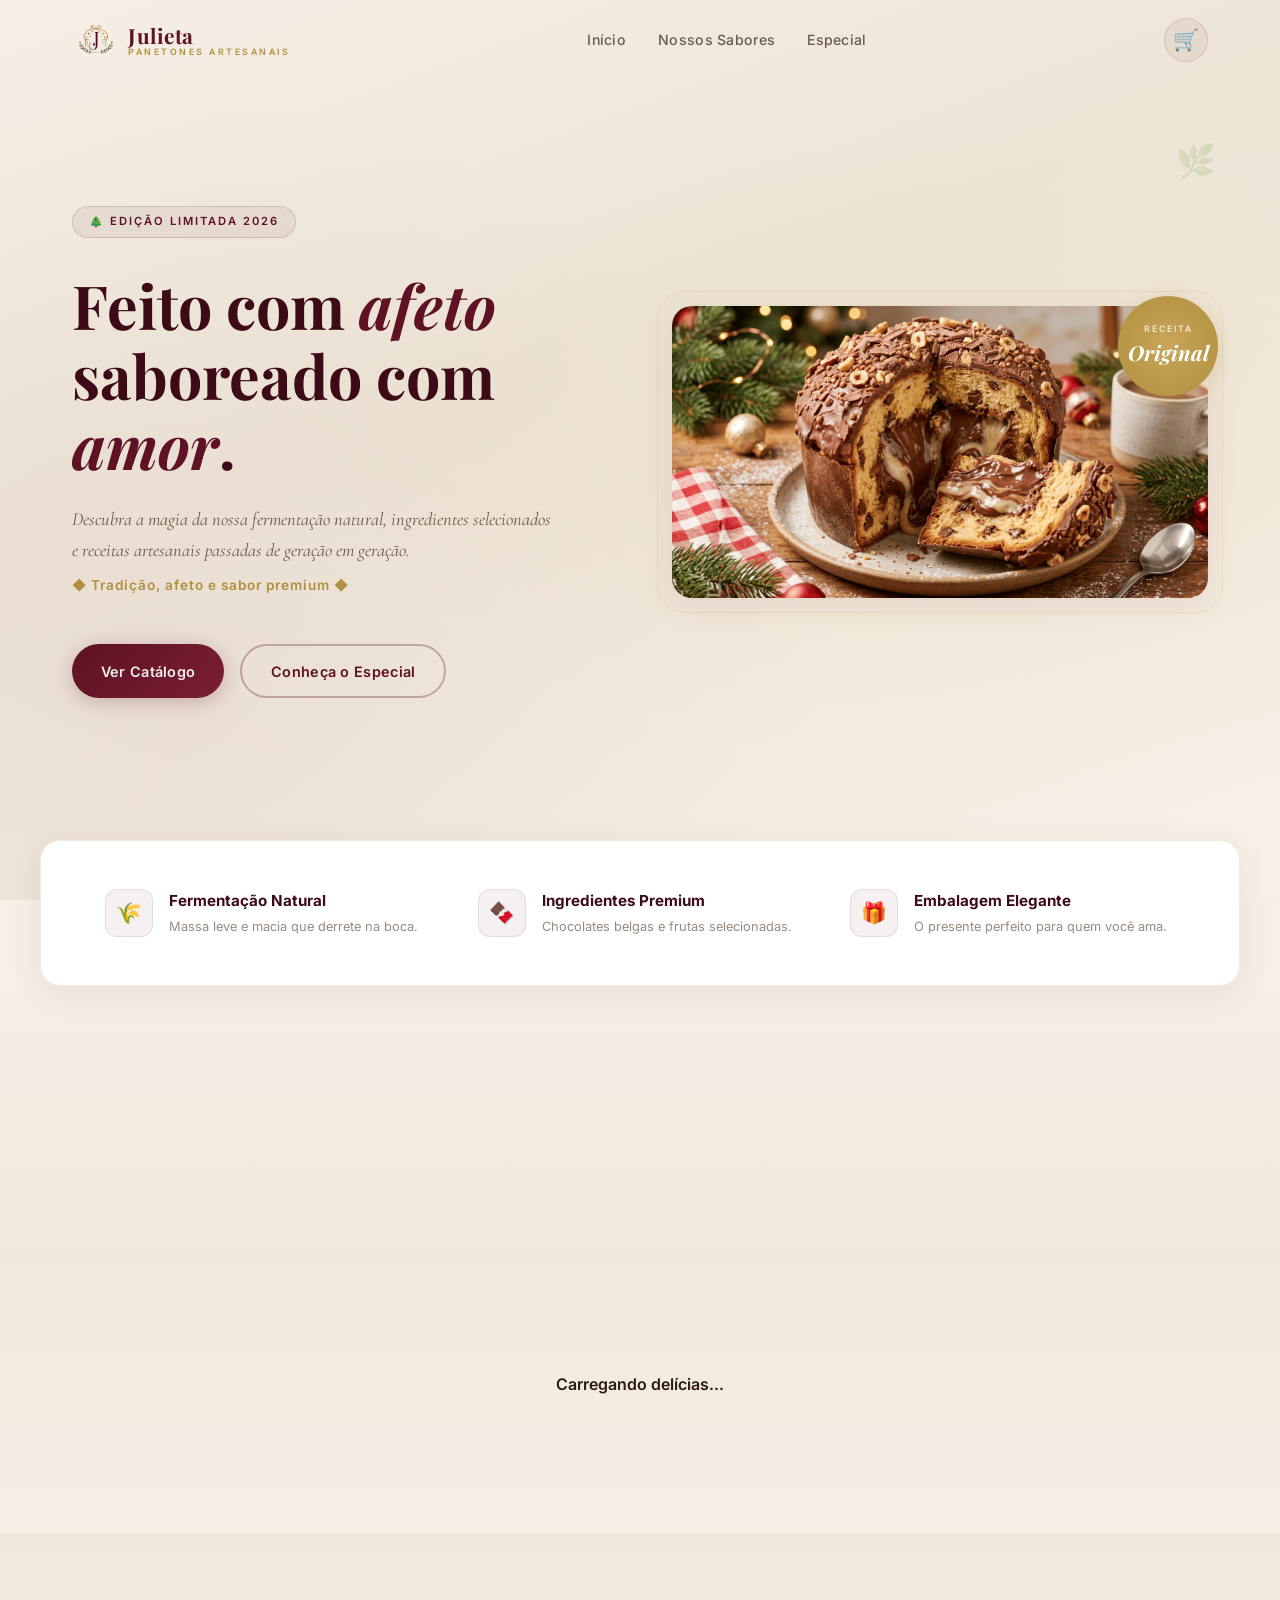
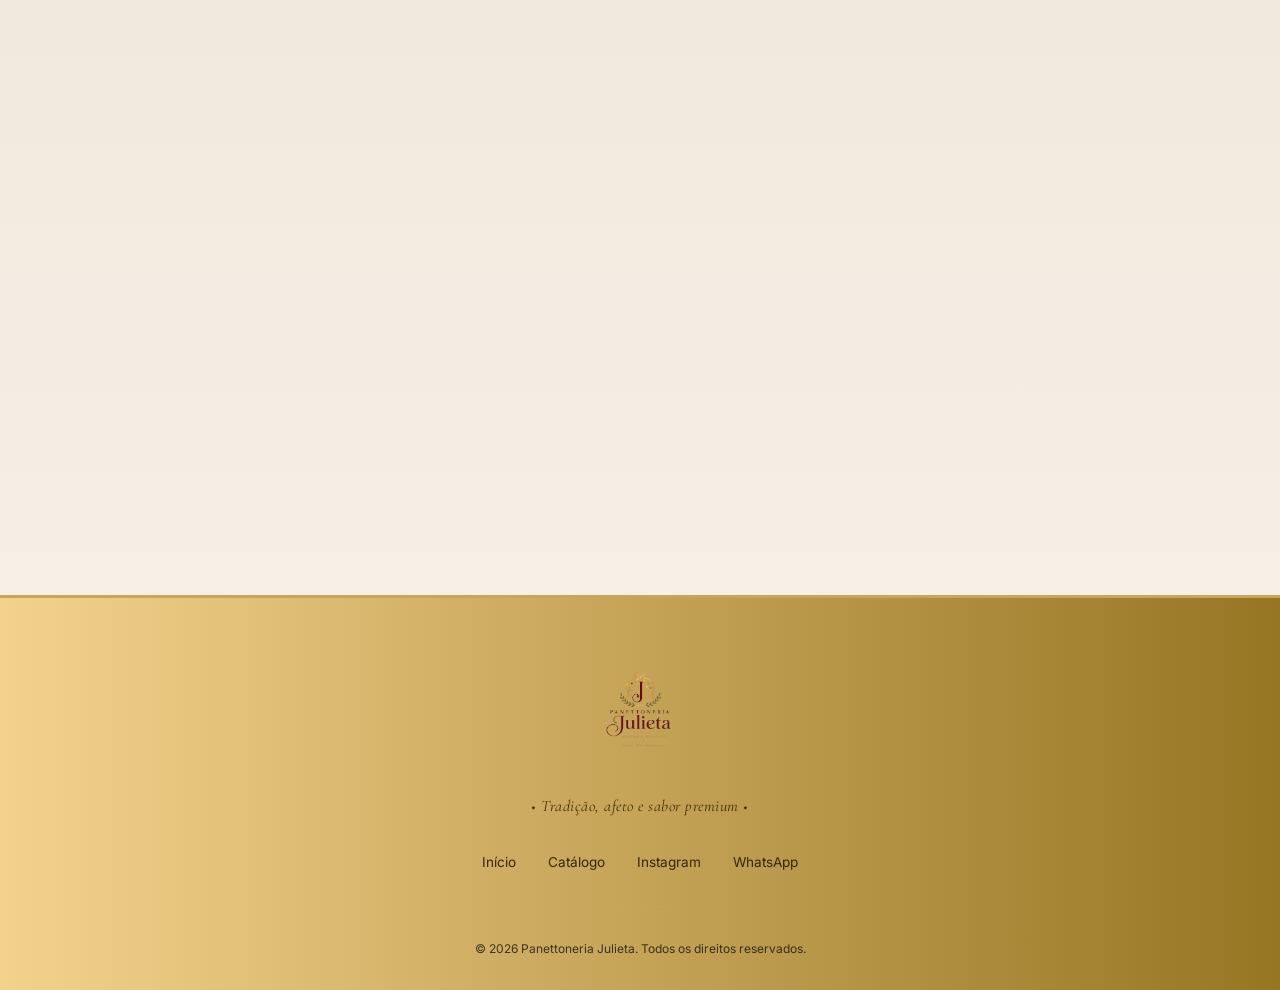
==== commit 2ec3c1a3: "Fix formatting in hero title text" ====
--- a/index.html
+++ b/index.html
@@ -57,7 +57,7 @@
     <div class="container">
       <div class="hero-content">
         <div class="hero-badge">🎄 Edição Limitada 2026</div>
-        <h1 class="hero-title">Feito com <strong>afeto</strong>, saboreado com <strong>amor</strong>.</h1>
+        <h1 class="hero-title">Feito com <strong>afeto</strong> saboreado com <strong>amor</strong>.</h1>
         <p class="hero-subtitle">Descubra a magia da nossa fermentação natural, ingredientes selecionados e receitas
           artesanais passadas de geração em geração.</p>
         <p class="hero-tagline">◆ Tradição, afeto e sabor premium ◆</p>
@@ -468,4 +468,4 @@
   </script>
 </body>
 
-</html>+</html>
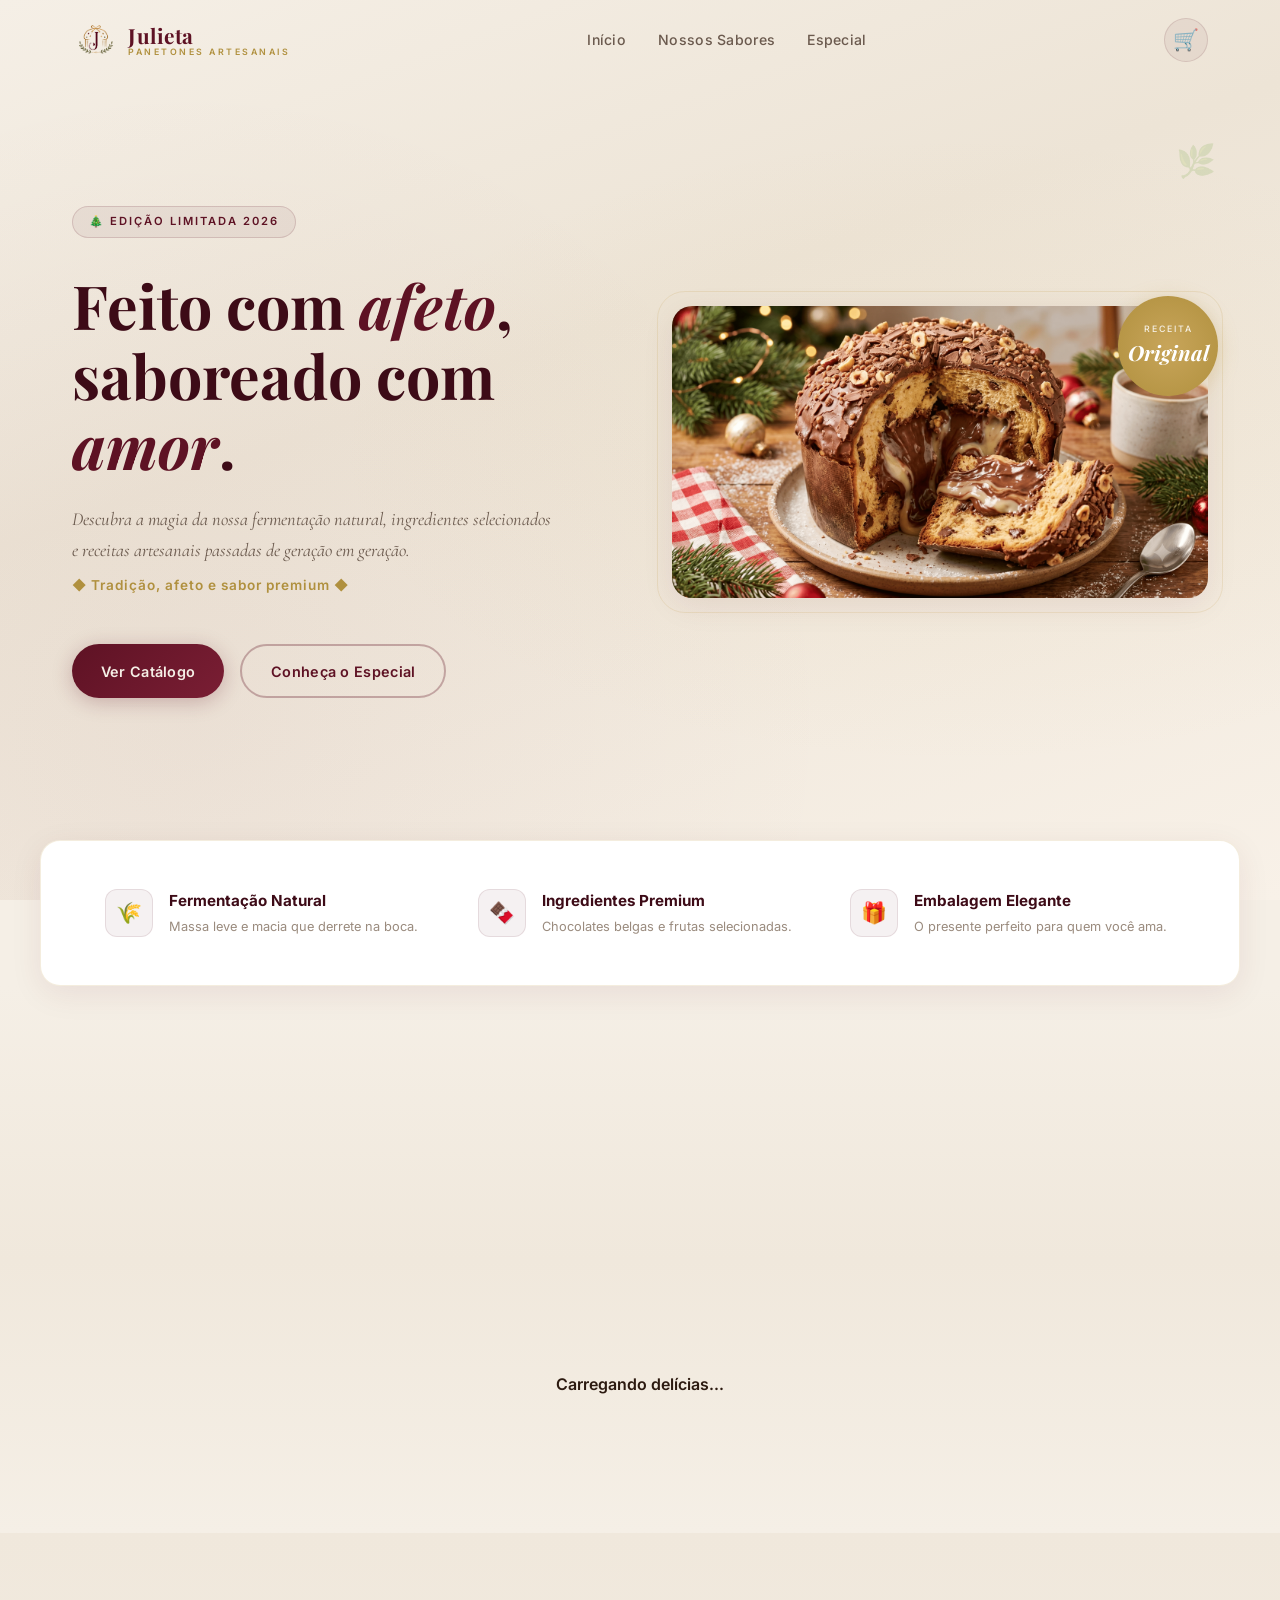
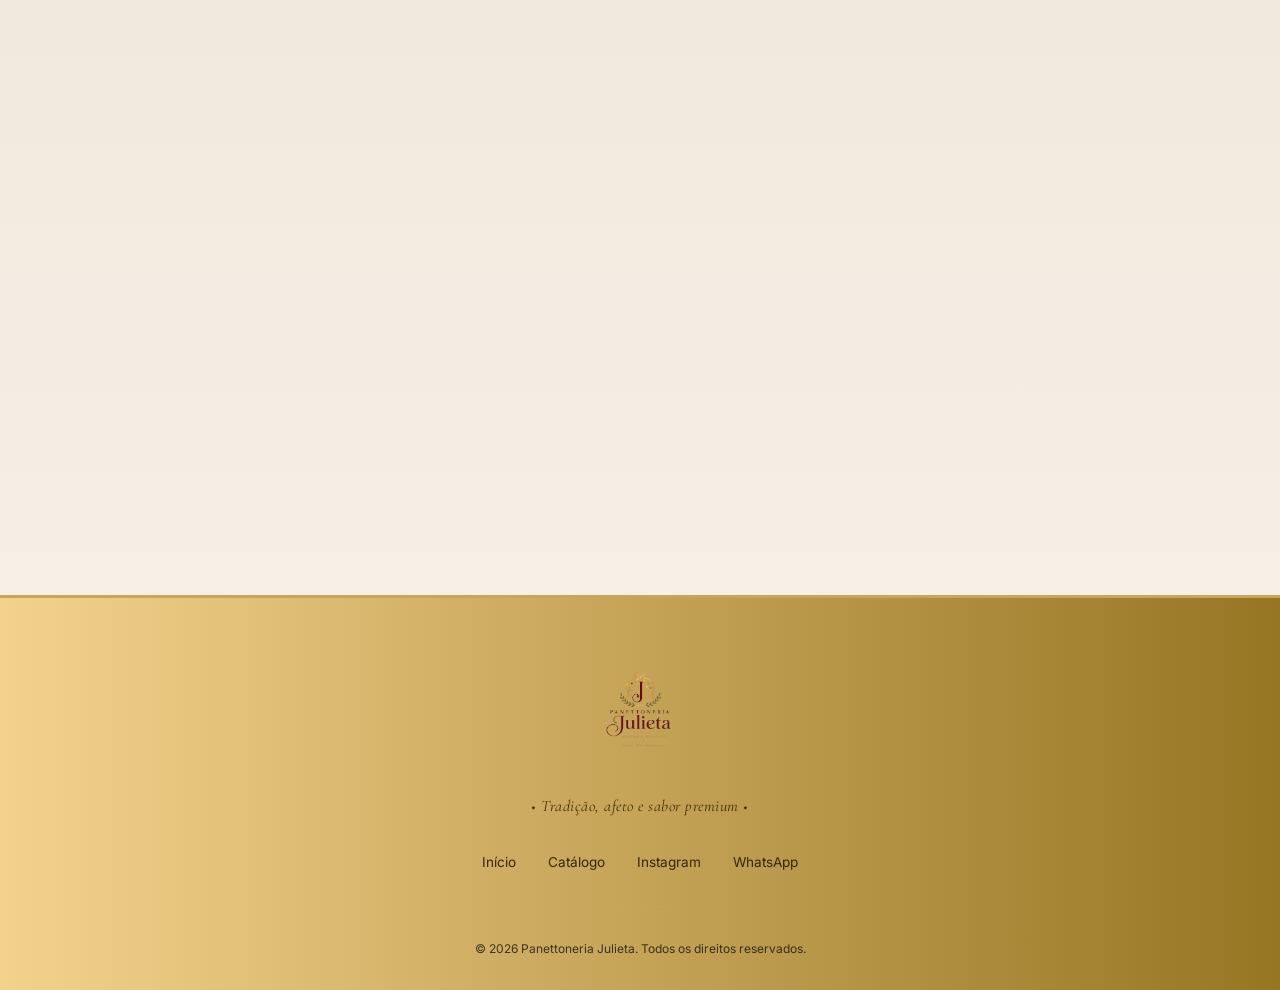
==== commit b96ea644: "Add files via upload" ====
--- a/index.html
+++ b/index.html
@@ -57,7 +57,7 @@
     <div class="container">
       <div class="hero-content">
         <div class="hero-badge">🎄 Edição Limitada 2026</div>
-        <h1 class="hero-title">Feito com <strong>afeto</strong> saboreado com <strong>amor</strong>.</h1>
+        <h1 class="hero-title">Feito com <strong>afeto</strong>, saboreado com <strong>amor</strong>.</h1>
         <p class="hero-subtitle">Descubra a magia da nossa fermentação natural, ingredientes selecionados e receitas
           artesanais passadas de geração em geração.</p>
         <p class="hero-tagline">◆ Tradição, afeto e sabor premium ◆</p>
@@ -468,4 +468,4 @@
   </script>
 </body>
 
-</html>
+</html>
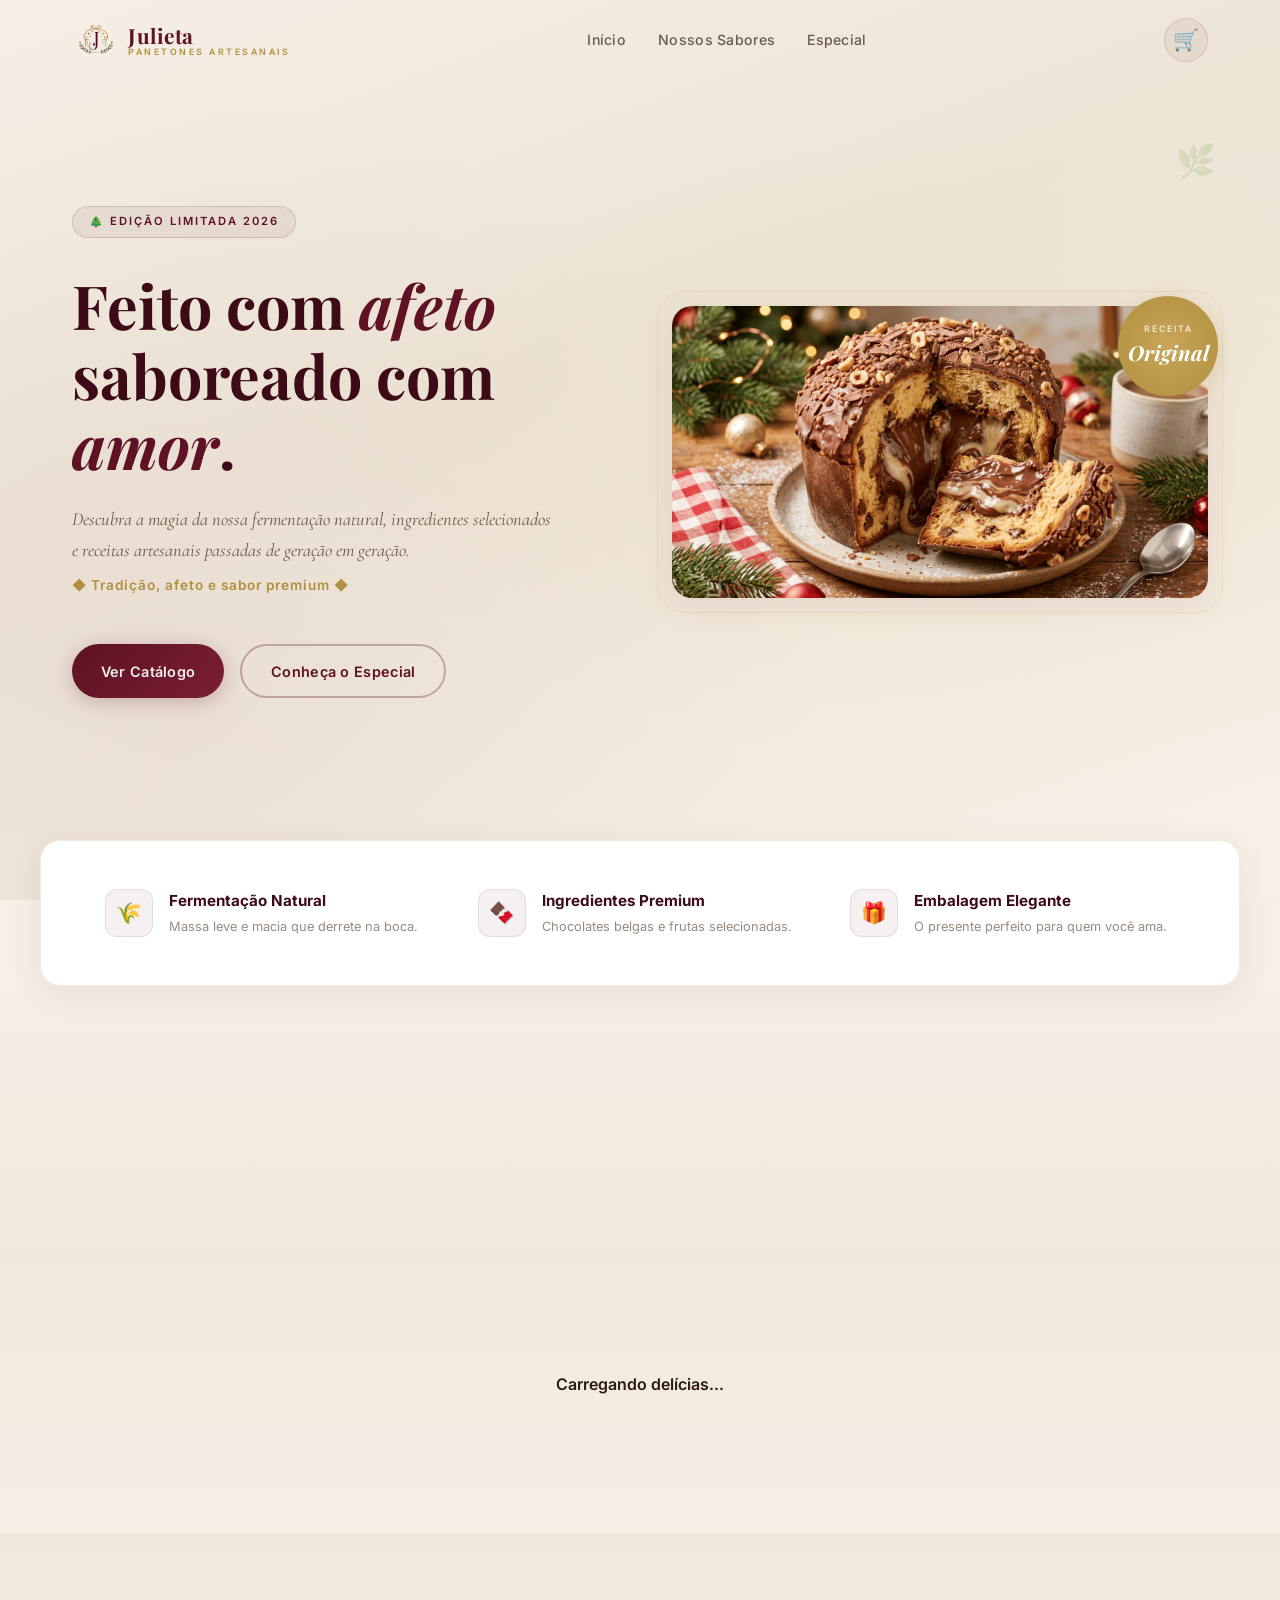
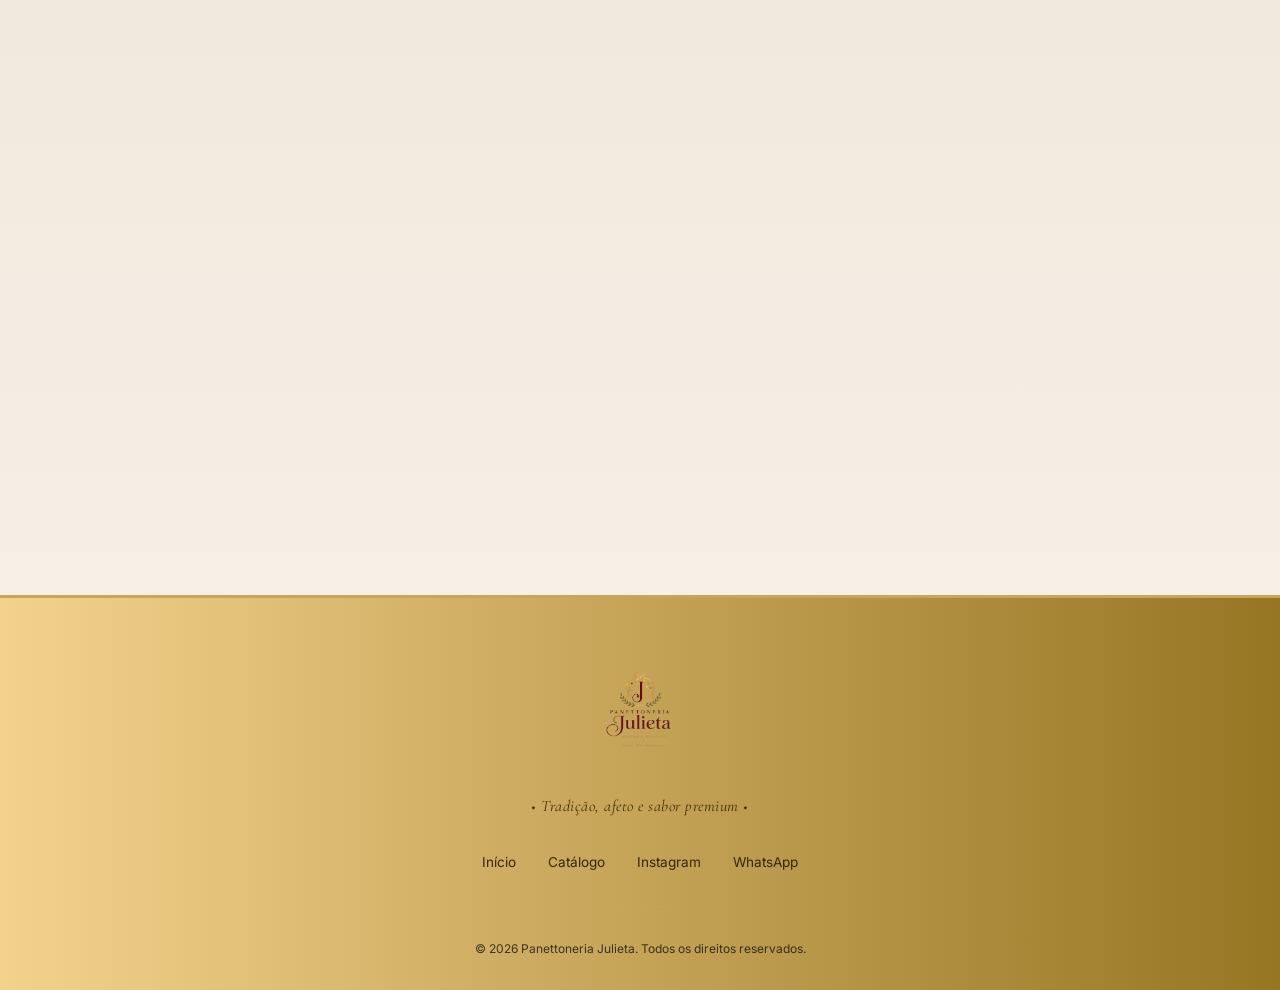
==== commit 09f1d223: "Remove comma from hero title text" ====
--- a/index.html
+++ b/index.html
@@ -57,7 +57,7 @@
     <div class="container">
       <div class="hero-content">
         <div class="hero-badge">🎄 Edição Limitada 2026</div>
-        <h1 class="hero-title">Feito com <strong>afeto</strong>, saboreado com <strong>amor</strong>.</h1>
+        <h1 class="hero-title">Feito com <strong>afeto</strong> saboreado com <strong>amor</strong>.</h1>
         <p class="hero-subtitle">Descubra a magia da nossa fermentação natural, ingredientes selecionados e receitas
           artesanais passadas de geração em geração.</p>
         <p class="hero-tagline">◆ Tradição, afeto e sabor premium ◆</p>
@@ -468,4 +468,4 @@
   </script>
 </body>
 
-</html>+</html>
